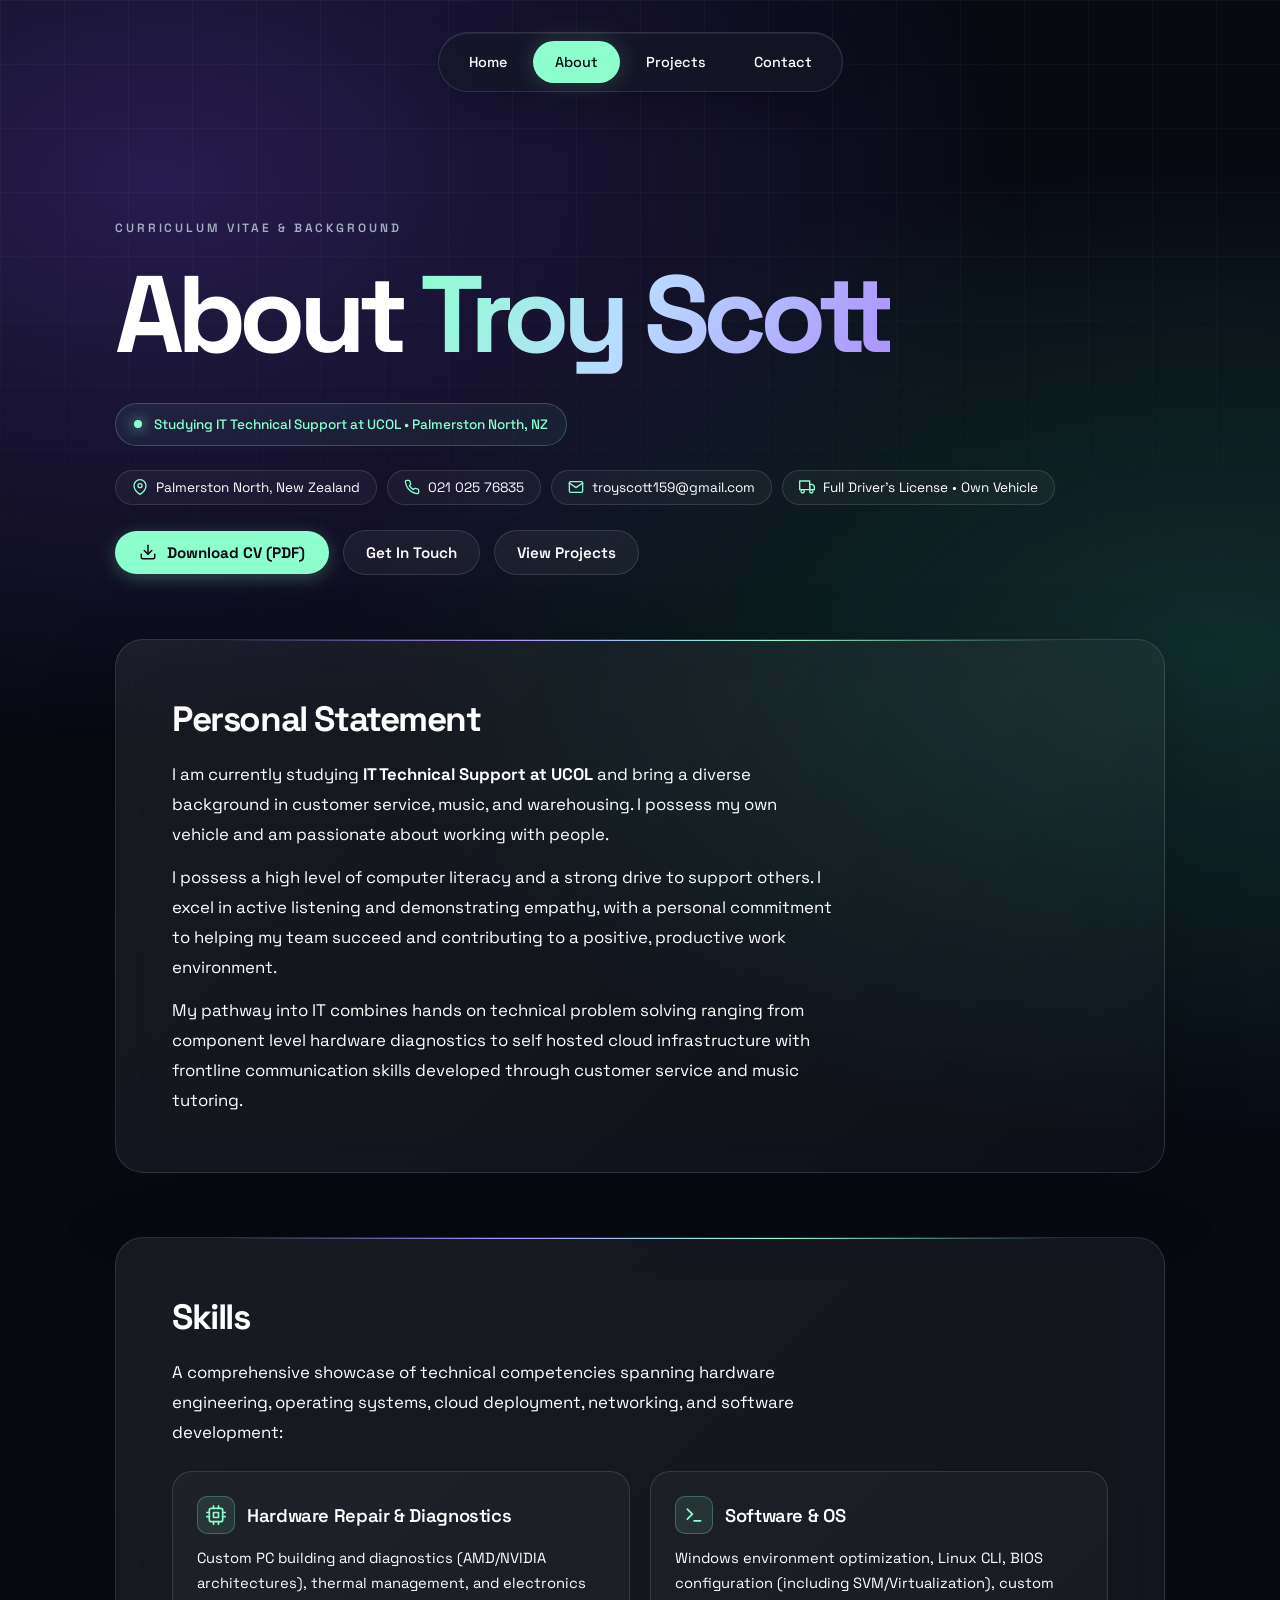
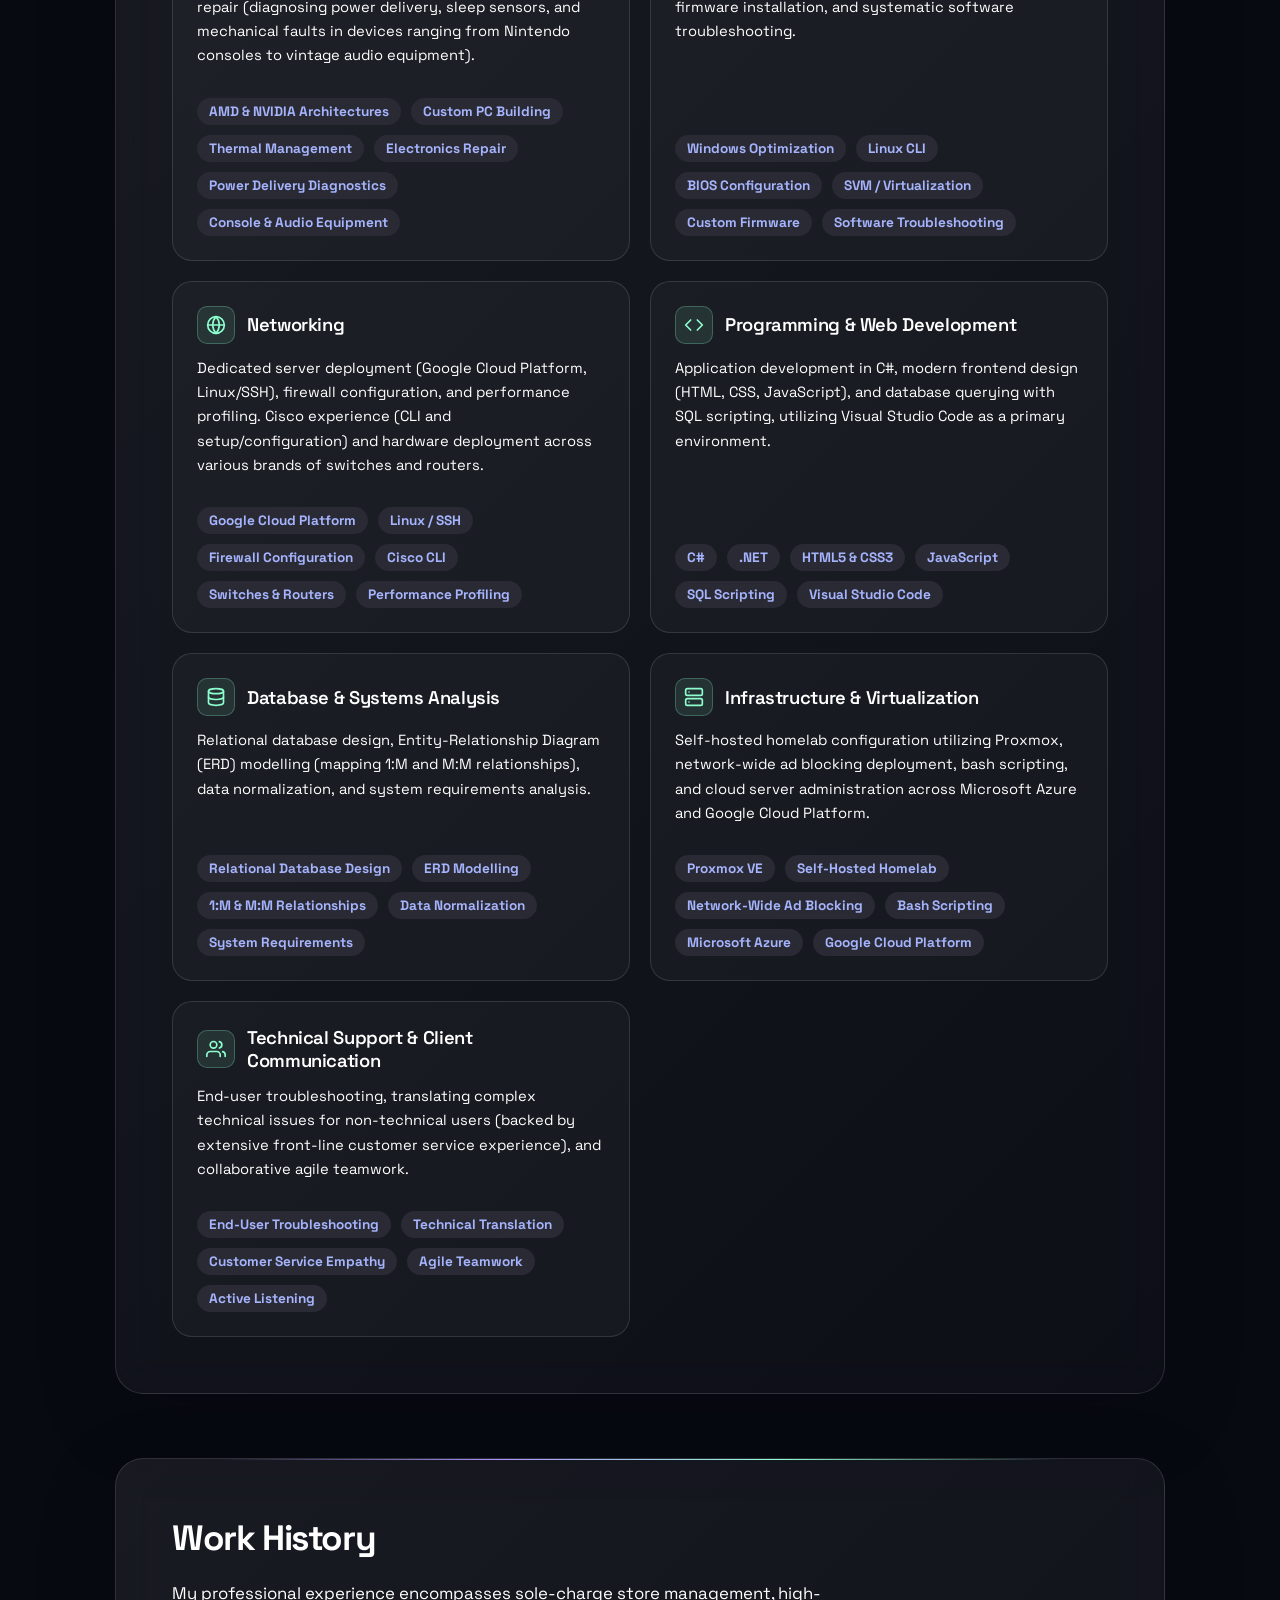
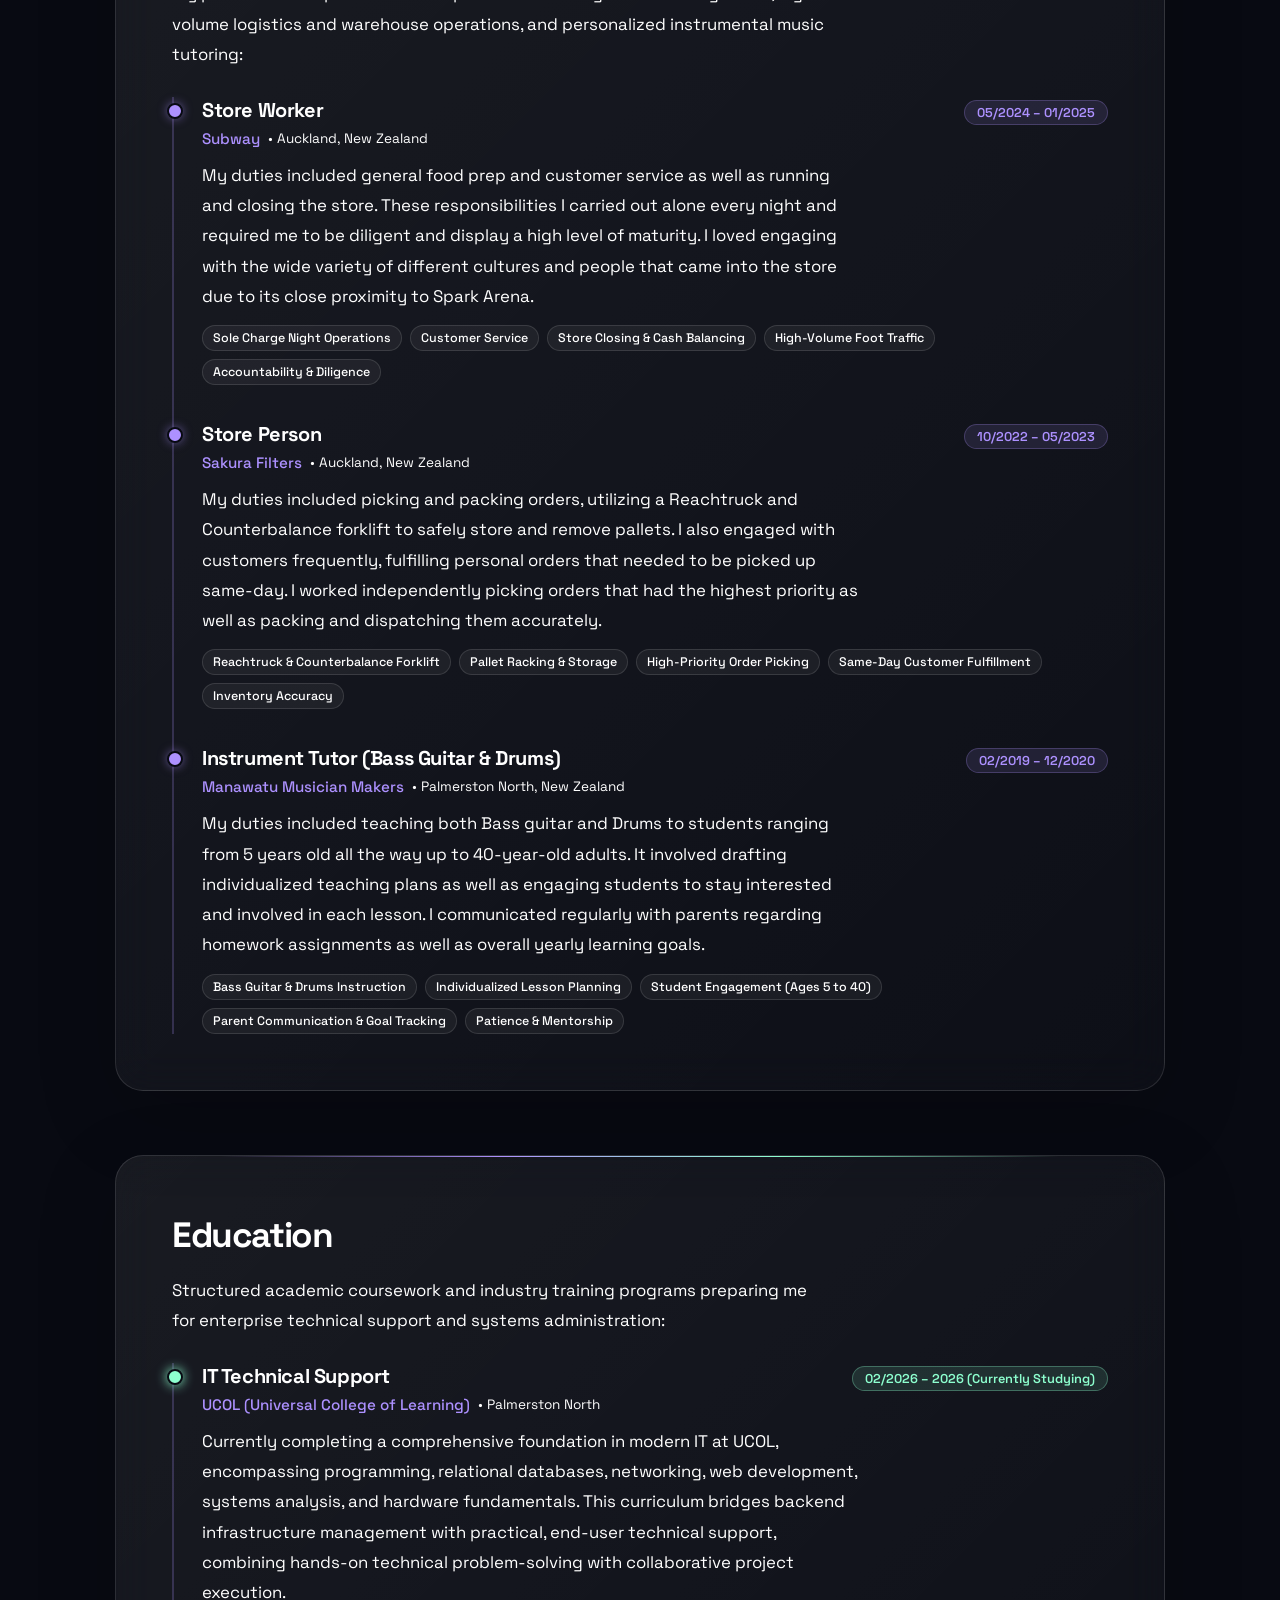
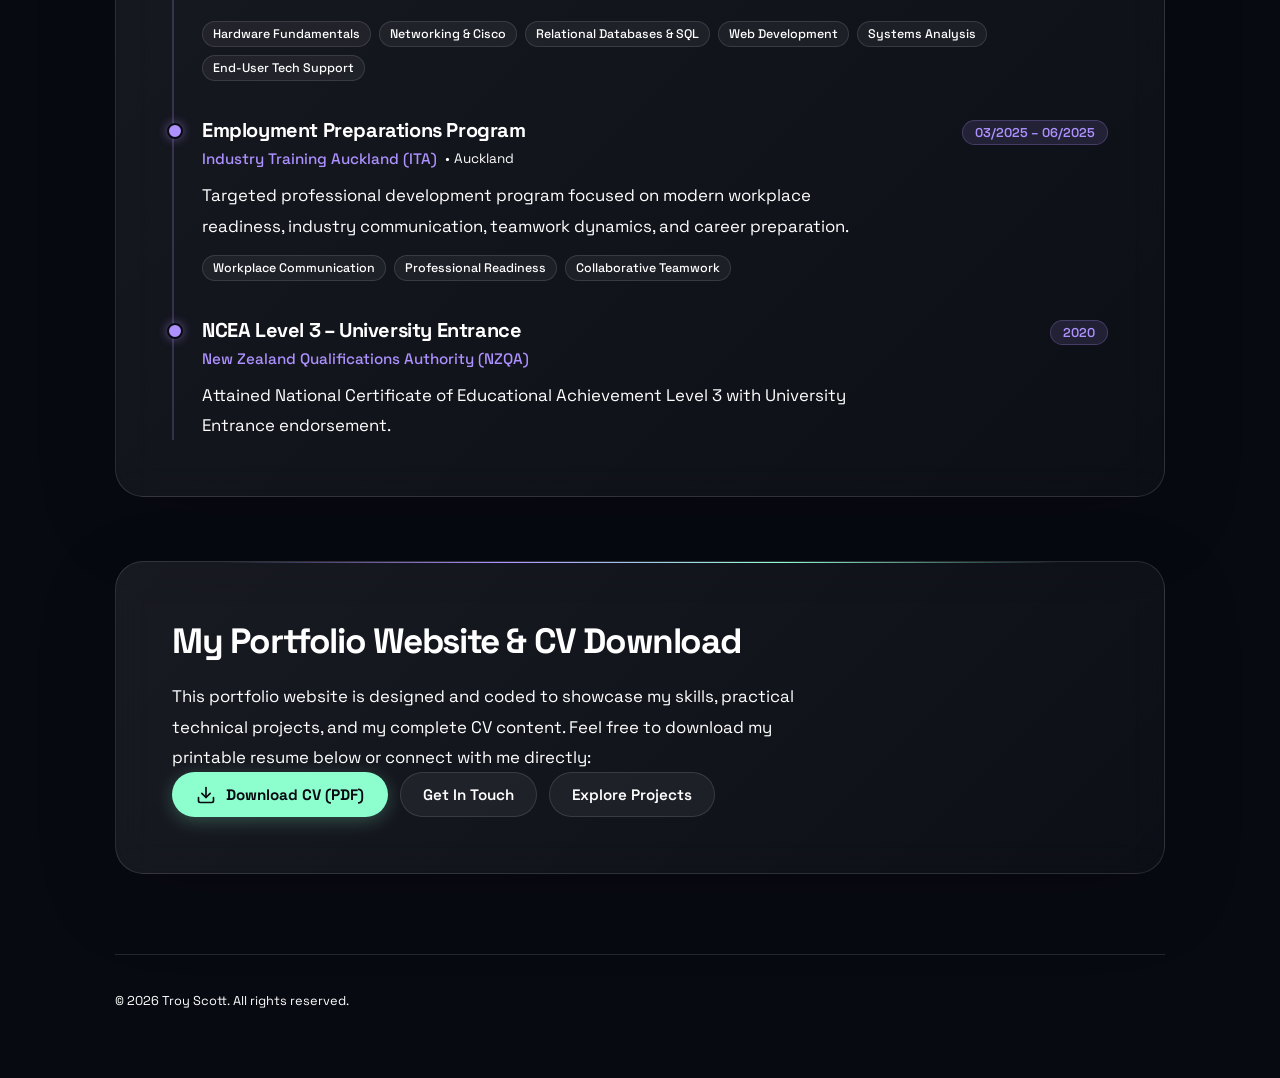
==== about.html @ e4689b44 "cv download button fix" ====
<!DOCTYPE html>
<html lang="en">

<head>
    <meta charset="UTF-8">
    <meta name="viewport" content="width=device-width, initial-scale=1.0">
    <meta name="description"
        content="Troy Scott - IT Technical Support student at UCOL, hardware diagnostician, systems enthusiast, and problem solver. View resume, skills, work experience, and education.">
    <title>About Me | Troy Scott</title>
    <link rel="stylesheet" href="style.css">
</head>

<body>
    <nav aria-label="Main navigation">
        <ul>
            <li><a href="index.html">Home</a></li>
            <li><a href="about.html" aria-current="page">About</a></li>
            <li><a href="projects.html">Projects</a></li>
            <li><a href="contact.html">Contact</a></li>
        </ul>
    </nav>

    <main id="about-page">
        <header>
            <p class="eyebrow">Curriculum Vitae &amp; Background</p>
            <h1>About <span>Troy Scott</span></h1>
            <p class="status">Studying IT Technical Support at UCOL &bull; Palmerston North, NZ</p>


            <div class="quick-info-bar" aria-label="Key Contact and Personal Details">
                <div class="quick-info-item">
                    <svg width="16" height="16" fill="none" stroke="currentColor" stroke-width="2"
                        stroke-linecap="round" stroke-linejoin="round" viewBox="0 0 24 24" aria-hidden="true">
                        <path d="M21 10c0 7-9 13-9 13s-9-6-9-13a9 9 0 0 1 18 0z"></path>
                        <circle cx="12" cy="10" r="3"></circle>
                    </svg>
                    <span>Palmerston North, New Zealand</span>
                </div>

                <div class="quick-info-item">
                    <svg width="16" height="16" fill="none" stroke="currentColor" stroke-width="2"
                        stroke-linecap="round" stroke-linejoin="round" viewBox="0 0 24 24" aria-hidden="true">
                        <path
                            d="M22 16.92v3a2 2 0 0 1-2.18 2 19.79 19.79 0 0 1-8.63-3.07 19.5 19.5 0 0 1-6-6 19.79 19.79 0 0 1-3.07-8.67A2 2 0 0 1 4.11 2h3a2 2 0 0 1 2 1.72 12.84 12.84 0 0 0 .7 2.81 2 2 0 0 1-.45 2.11L8.09 9.91a16 16 0 0 0 6 6l1.27-1.27a2 2 0 0 1 2.11-.45 12.84 12.84 0 0 0 2.81.7A2 2 0 0 1 22 16.92z">
                        </path>
                    </svg>
                    <a href="tel:02102576835">021 025 76835</a>
                </div>

                <div class="quick-info-item">
                    <svg width="16" height="16" fill="none" stroke="currentColor" stroke-width="2"
                        stroke-linecap="round" stroke-linejoin="round" viewBox="0 0 24 24" aria-hidden="true">
                        <path d="M4 4h16c1.1 0 2 .9 2 2v12c0 1.1-.9 2-2 2H4c-1.1 0-2-.9-2-2V6c0-1.1.9-2 2-2z"></path>
                        <polyline points="22,6 12,13 2,6"></polyline>
                    </svg>
                    <a href="mailto:troyscott159@gmail.com">troyscott159@gmail.com</a>
                </div>

                <div class="quick-info-item">
                    <svg width="16" height="16" fill="none" stroke="currentColor" stroke-width="2"
                        stroke-linecap="round" stroke-linejoin="round" viewBox="0 0 24 24" aria-hidden="true">
                        <rect x="1" y="3" width="15" height="13"></rect>
                        <polygon points="16 8 20 8 23 11 23 16 16 16 16 8"></polygon>
                        <circle cx="5.5" cy="18.5" r="2.5"></circle>
                        <circle cx="18.5" cy="18.5" r="2.5"></circle>
                    </svg>
                    <span>Full Driver's License &bull; Own Vehicle</span>
                </div>
            </div>


            <div class="cv-actions">
                <a href="Troy_Scott_CV_Resume_2026.pdf" target="_blank" rel="noopener noreferrer" class="download-btn">
                    <svg width="18" height="18" fill="none" stroke="currentColor" stroke-width="2"
                        stroke-linecap="round" stroke-linejoin="round" viewBox="0 0 24 24" aria-hidden="true">
                        <path d="M21 15v4a2 2 0 0 1-2 2H5a2 2 0 0 1-2-2v-4"></path>
                        <polyline points="7 10 12 15 17 10"></polyline>
                        <line x1="12" y1="15" x2="12" y2="3"></line>
                    </svg>
                    Download CV (PDF)
                </a>
                <a href="contact.html" class="secondary-btn">Get In Touch</a>
                <a href="projects.html" class="secondary-btn">View Projects</a>
            </div>
        </header>


        <section class="card" id="profile" aria-labelledby="profile-title">
            <h2 id="profile-title">Personal Statement</h2>

            <p>
                I am currently studying <strong>IT Technical Support at UCOL</strong> and bring a diverse background in
                customer service, music, and warehousing. I possess my own vehicle and am passionate about working with
                people.
            </p>
            <p>
                I possess a high level of computer literacy and a strong drive to support others. I excel in active
                listening and demonstrating empathy, with a personal commitment to helping my team succeed and
                contributing to a positive, productive work environment.
            </p>
            <p>
                My pathway into IT combines hands on technical problem solving ranging from component level hardware
                diagnostics to self hosted cloud infrastructure with frontline communication skills developed through
                customer service and music tutoring.
            </p>
        </section>


        <section class="card" id="skills" aria-labelledby="skills-title">
            <h2 id="skills-title">Skills</h2>
            <p>
                A comprehensive showcase of technical competencies spanning hardware engineering, operating systems,
                cloud deployment, networking, and software development:
            </p>

            <div class="skills-grid">

                <div class="skill-card">
                    <div class="skill-card-top">
                        <div class="skill-card-header">
                            <div class="skill-icon-wrapper" aria-hidden="true">
                                <svg width="20" height="20" fill="none" stroke="currentColor" stroke-width="2"
                                    stroke-linecap="round" stroke-linejoin="round" viewBox="0 0 24 24">
                                    <rect x="4" y="4" width="16" height="16" rx="2" ry="2"></rect>
                                    <rect x="9" y="9" width="6" height="6"></rect>
                                    <line x1="9" y1="1" x2="9" y2="4"></line>
                                    <line x1="15" y1="1" x2="15" y2="4"></line>
                                    <line x1="9" y1="20" x2="9" y2="23"></line>
                                    <line x1="15" y1="20" x2="15" y2="23"></line>
                                    <line x1="20" y1="9" x2="23" y2="9"></line>
                                    <line x1="20" y1="14" x2="23" y2="14"></line>
                                    <line x1="1" y1="9" x2="4" y2="9"></line>
                                    <line x1="1" y1="14" x2="4" y2="14"></line>
                                </svg>
                            </div>
                            <h3>Hardware Repair &amp; Diagnostics</h3>
                        </div>
                        <p>
                            Custom PC building and diagnostics (AMD/NVIDIA architectures), thermal management, and
                            electronics repair (diagnosing power delivery, sleep sensors, and mechanical faults in
                            devices ranging from Nintendo consoles to vintage audio equipment).
                        </p>
                    </div>
                    <ul class="tech-stack" aria-label="Hardware repair skills">
                        <li>AMD &amp; NVIDIA Architectures</li>
                        <li>Custom PC Building</li>
                        <li>Thermal Management</li>
                        <li>Electronics Repair</li>
                        <li>Power Delivery Diagnostics</li>
                        <li>Console &amp; Audio Equipment</li>
                    </ul>
                </div>


                <div class="skill-card">
                    <div class="skill-card-top">
                        <div class="skill-card-header">
                            <div class="skill-icon-wrapper" aria-hidden="true">
                                <svg width="20" height="20" fill="none" stroke="currentColor" stroke-width="2"
                                    stroke-linecap="round" stroke-linejoin="round" viewBox="0 0 24 24">
                                    <polyline points="4 17 10 11 4 5"></polyline>
                                    <line x1="12" y1="19" x2="20" y2="19"></line>
                                </svg>
                            </div>
                            <h3>Software &amp; OS</h3>
                        </div>
                        <p>
                            Windows environment optimization, Linux CLI, BIOS configuration (including
                            SVM/Virtualization), custom firmware installation, and systematic software troubleshooting.
                        </p>
                    </div>
                    <ul class="tech-stack" aria-label="Software and OS skills">
                        <li>Windows Optimization</li>
                        <li>Linux CLI</li>
                        <li>BIOS Configuration</li>
                        <li>SVM / Virtualization</li>
                        <li>Custom Firmware</li>
                        <li>Software Troubleshooting</li>
                    </ul>
                </div>


                <div class="skill-card">
                    <div class="skill-card-top">
                        <div class="skill-card-header">
                            <div class="skill-icon-wrapper" aria-hidden="true">
                                <svg width="20" height="20" fill="none" stroke="currentColor" stroke-width="2"
                                    stroke-linecap="round" stroke-linejoin="round" viewBox="0 0 24 24">
                                    <circle cx="12" cy="12" r="10"></circle>
                                    <line x1="2" y1="12" x2="22" y2="12"></line>
                                    <path
                                        d="M12 2a15.3 15.3 0 0 1 4 10 15.3 15.3 0 0 1-4 10 15.3 15.3 0 0 1-4-10 15.3 15.3 0 0 1 4-10z">
                                    </path>
                                </svg>
                            </div>
                            <h3>Networking</h3>
                        </div>
                        <p>
                            Dedicated server deployment (Google Cloud Platform, Linux/SSH), firewall configuration, and
                            performance profiling. Cisco experience (CLI and setup/configuration) and hardware
                            deployment across various brands of switches and routers.
                        </p>
                    </div>
                    <ul class="tech-stack" aria-label="Networking skills">
                        <li>Google Cloud Platform</li>
                        <li>Linux / SSH</li>
                        <li>Firewall Configuration</li>
                        <li>Cisco CLI</li>
                        <li>Switches &amp; Routers</li>
                        <li>Performance Profiling</li>
                    </ul>
                </div>


                <div class="skill-card">
                    <div class="skill-card-top">
                        <div class="skill-card-header">
                            <div class="skill-icon-wrapper" aria-hidden="true">
                                <svg width="20" height="20" fill="none" stroke="currentColor" stroke-width="2"
                                    stroke-linecap="round" stroke-linejoin="round" viewBox="0 0 24 24">
                                    <polyline points="16 18 22 12 16 6"></polyline>
                                    <polyline points="8 6 2 12 8 18"></polyline>
                                </svg>
                            </div>
                            <h3>Programming &amp; Web Development</h3>
                        </div>
                        <p>
                            Application development in C#, modern frontend design (HTML, CSS, JavaScript), and database
                            querying with SQL scripting, utilizing Visual Studio Code as a primary environment.
                        </p>
                    </div>
                    <ul class="tech-stack" aria-label="Programming and web development skills">
                        <li>C#</li>
                        <li>.NET</li>
                        <li>HTML5 &amp; CSS3</li>
                        <li>JavaScript</li>
                        <li>SQL Scripting</li>
                        <li>Visual Studio Code</li>
                    </ul>
                </div>


                <div class="skill-card">
                    <div class="skill-card-top">
                        <div class="skill-card-header">
                            <div class="skill-icon-wrapper" aria-hidden="true">
                                <svg width="20" height="20" fill="none" stroke="currentColor" stroke-width="2"
                                    stroke-linecap="round" stroke-linejoin="round" viewBox="0 0 24 24">
                                    <ellipse cx="12" cy="5" rx="9" ry="3"></ellipse>
                                    <path d="M21 12c0 1.66-4 3-9 3s-9-1.34-9-3"></path>
                                    <path d="M3 5v14c0 1.66 4 3 9 3s9-1.34 9-3V5"></path>
                                </svg>
                            </div>
                            <h3>Database &amp; Systems Analysis</h3>
                        </div>
                        <p>
                            Relational database design, Entity-Relationship Diagram (ERD) modelling (mapping 1:M and M:M
                            relationships), data normalization, and system requirements analysis.
                        </p>
                    </div>
                    <ul class="tech-stack" aria-label="Database and systems analysis skills">
                        <li>Relational Database Design</li>
                        <li>ERD Modelling</li>
                        <li>1:M &amp; M:M Relationships</li>
                        <li>Data Normalization</li>
                        <li>System Requirements</li>
                    </ul>
                </div>


                <div class="skill-card">
                    <div class="skill-card-top">
                        <div class="skill-card-header">
                            <div class="skill-icon-wrapper" aria-hidden="true">
                                <svg width="20" height="20" fill="none" stroke="currentColor" stroke-width="2"
                                    stroke-linecap="round" stroke-linejoin="round" viewBox="0 0 24 24">
                                    <rect x="2" y="2" width="20" height="8" rx="2" ry="2"></rect>
                                    <rect x="2" y="14" width="20" height="8" rx="2" ry="2"></rect>
                                    <line x1="6" y1="6" x2="6.01" y2="6"></line>
                                    <line x1="6" y1="18" x2="6.01" y2="18"></line>
                                </svg>
                            </div>
                            <h3>Infrastructure &amp; Virtualization</h3>
                        </div>
                        <p>
                            Self-hosted homelab configuration utilizing Proxmox, network-wide ad blocking deployment,
                            bash scripting, and cloud server administration across Microsoft Azure and Google Cloud
                            Platform.
                        </p>
                    </div>
                    <ul class="tech-stack" aria-label="Infrastructure and virtualization skills">
                        <li>Proxmox VE</li>
                        <li>Self-Hosted Homelab</li>
                        <li>Network-Wide Ad Blocking</li>
                        <li>Bash Scripting</li>
                        <li>Microsoft Azure</li>
                        <li>Google Cloud Platform</li>
                    </ul>
                </div>


                <div class="skill-card">
                    <div class="skill-card-top">
                        <div class="skill-card-header">
                            <div class="skill-icon-wrapper" aria-hidden="true">
                                <svg width="20" height="20" fill="none" stroke="currentColor" stroke-width="2"
                                    stroke-linecap="round" stroke-linejoin="round" viewBox="0 0 24 24">
                                    <path d="M17 21v-2a4 4 0 0 0-4-4H5a4 4 0 0 0-4 4v2"></path>
                                    <circle cx="9" cy="7" r="4"></circle>
                                    <path d="M23 21v-2a4 4 0 0 0-3-3.87"></path>
                                    <path d="M16 3.13a4 4 0 0 1 0 7.75"></path>
                                </svg>
                            </div>
                            <h3>Technical Support &amp; Client Communication</h3>
                        </div>
                        <p>
                            End-user troubleshooting, translating complex technical issues for non-technical users
                            (backed by extensive front-line customer service experience), and collaborative agile
                            teamwork.
                        </p>
                    </div>
                    <ul class="tech-stack" aria-label="Support and communication skills">
                        <li>End-User Troubleshooting</li>
                        <li>Technical Translation</li>
                        <li>Customer Service Empathy</li>
                        <li>Agile Teamwork</li>
                        <li>Active Listening</li>
                    </ul>
                </div>
            </div>
        </section>


        <section class="card" id="experience" aria-labelledby="experience-title">
            <h2 id="experience-title">Work History</h2>
            <p>
                My professional experience encompasses sole-charge store management, high-volume logistics and warehouse
                operations, and personalized instrumental music tutoring:
            </p>

            <div class="timeline">

                <div class="timeline-item">
                    <div class="timeline-header">
                        <h3 class="timeline-role">Store Worker</h3>
                        <div class="timeline-meta">
                            <span class="timeline-date">05/2024 &ndash; 01/2025</span>
                        </div>
                    </div>
                    <div class="timeline-company">
                        <span>Subway</span>
                        <span class="timeline-location">&bull; Auckland, New Zealand</span>
                    </div>
                    <p class="timeline-desc">
                        My duties included general food prep and customer service as well as running and closing the
                        store. These responsibilities I carried out alone every night and required me to be diligent and
                        display a high level of maturity. I loved engaging with the wide variety of different cultures
                        and people that came into the store due to its close proximity to Spark Arena.
                    </p>
                    <ul class="timeline-tags">
                        <li>Sole Charge Night Operations</li>
                        <li>Customer Service</li>
                        <li>Store Closing &amp; Cash Balancing</li>
                        <li>High-Volume Foot Traffic</li>
                        <li>Accountability &amp; Diligence</li>
                    </ul>
                </div>


                <div class="timeline-item">
                    <div class="timeline-header">
                        <h3 class="timeline-role">Store Person</h3>
                        <div class="timeline-meta">
                            <span class="timeline-date">10/2022 &ndash; 05/2023</span>
                        </div>
                    </div>
                    <div class="timeline-company">
                        <span>Sakura Filters</span>
                        <span class="timeline-location">&bull; Auckland, New Zealand</span>
                    </div>
                    <p class="timeline-desc">
                        My duties included picking and packing orders, utilizing a Reachtruck and Counterbalance
                        forklift to safely store and remove pallets. I also engaged with customers frequently,
                        fulfilling personal orders that needed to be picked up same-day. I worked independently picking
                        orders that had the highest priority as well as packing and dispatching them accurately.
                    </p>
                    <ul class="timeline-tags">
                        <li>Reachtruck &amp; Counterbalance Forklift</li>
                        <li>Pallet Racking &amp; Storage</li>
                        <li>High-Priority Order Picking</li>
                        <li>Same-Day Customer Fulfillment</li>
                        <li>Inventory Accuracy</li>
                    </ul>
                </div>


                <div class="timeline-item">
                    <div class="timeline-header">
                        <h3 class="timeline-role">Instrument Tutor (Bass Guitar &amp; Drums)</h3>
                        <div class="timeline-meta">
                            <span class="timeline-date">02/2019 &ndash; 12/2020</span>
                        </div>
                    </div>
                    <div class="timeline-company">
                        <span>Manawatu Musician Makers</span>
                        <span class="timeline-location">&bull; Palmerston North, New Zealand</span>
                    </div>
                    <p class="timeline-desc">
                        My duties included teaching both Bass guitar and Drums to students ranging from 5 years old all
                        the way up to 40-year-old adults. It involved drafting individualized teaching plans as well as
                        engaging students to stay interested and involved in each lesson. I communicated regularly with
                        parents regarding homework assignments as well as overall yearly learning goals.
                    </p>
                    <ul class="timeline-tags">
                        <li>Bass Guitar &amp; Drums Instruction</li>
                        <li>Individualized Lesson Planning</li>
                        <li>Student Engagement (Ages 5 to 40)</li>
                        <li>Parent Communication &amp; Goal Tracking</li>
                        <li>Patience &amp; Mentorship</li>
                    </ul>
                </div>
            </div>
        </section>


        <section class="card" id="education" aria-labelledby="education-title">
            <h2 id="education-title">Education</h2>
            <p>
                Structured academic coursework and industry training programs preparing me for enterprise technical
                support and systems administration:
            </p>

            <div class="timeline">

                <div class="timeline-item active-item">
                    <div class="timeline-header">
                        <h3 class="timeline-role">IT Technical Support</h3>
                        <div class="timeline-meta">
                            <span class="timeline-date current">02/2026 &ndash; 2026 (Currently Studying)</span>
                        </div>
                    </div>
                    <div class="timeline-company">
                        <span>UCOL (Universal College of Learning)</span>
                        <span class="timeline-location">&bull; Palmerston North</span>
                    </div>
                    <p class="timeline-desc">
                        Currently completing a comprehensive foundation in modern IT at UCOL, encompassing programming,
                        relational databases, networking, web development, systems analysis, and hardware fundamentals.
                        This curriculum bridges backend infrastructure management with practical, end-user technical
                        support, combining hands-on technical problem-solving with collaborative project execution.
                    </p>
                    <ul class="timeline-tags">
                        <li>Hardware Fundamentals</li>
                        <li>Networking &amp; Cisco</li>
                        <li>Relational Databases &amp; SQL</li>
                        <li>Web Development</li>
                        <li>Systems Analysis</li>
                        <li>End-User Tech Support</li>
                    </ul>
                </div>


                <div class="timeline-item">
                    <div class="timeline-header">
                        <h3 class="timeline-role">Employment Preparations Program</h3>
                        <div class="timeline-meta">
                            <span class="timeline-date">03/2025 &ndash; 06/2025</span>
                        </div>
                    </div>
                    <div class="timeline-company">
                        <span>Industry Training Auckland (ITA)</span>
                        <span class="timeline-location">&bull; Auckland</span>
                    </div>
                    <p class="timeline-desc">
                        Targeted professional development program focused on modern workplace readiness, industry
                        communication, teamwork dynamics, and career preparation.
                    </p>
                    <ul class="timeline-tags">
                        <li>Workplace Communication</li>
                        <li>Professional Readiness</li>
                        <li>Collaborative Teamwork</li>
                    </ul>
                </div>


                <div class="timeline-item">
                    <div class="timeline-header">
                        <h3 class="timeline-role">NCEA Level 3 &ndash; University Entrance</h3>
                        <div class="timeline-meta">
                            <span class="timeline-date">2020</span>
                        </div>
                    </div>
                    <div class="timeline-company">
                        <span>New Zealand Qualifications Authority (NZQA)</span>
                    </div>
                    <p class="timeline-desc">
                        Attained National Certificate of Educational Achievement Level 3 with University Entrance
                        endorsement.
                    </p>
                </div>
            </div>
        </section>


        <section class="card" id="portfolio-showcase" aria-labelledby="portfolio-showcase-title">
            <h2 id="portfolio-showcase-title">My Portfolio Website &amp; CV Download</h2>

            <p>
                This portfolio website is designed and coded to showcase my skills, practical technical projects, and my
                complete CV content. Feel free to download my printable resume below or connect with me directly:
            </p>

            <div class="cv-callout-actions">
                <a href="Troy_Scott_CV_Resume_2026.pdf" target="_blank" rel="noopener noreferrer" class="download-btn">
                    <svg width="20" height="20" fill="none" stroke="currentColor" stroke-width="2"
                        stroke-linecap="round" stroke-linejoin="round" viewBox="0 0 24 24" aria-hidden="true">
                        <path d="M21 15v4a2 2 0 0 1-2 2H5a2 2 0 0 1-2-2v-4"></path>
                        <polyline points="7 10 12 15 17 10"></polyline>
                        <line x1="12" y1="15" x2="12" y2="3"></line>
                    </svg>
                    Download CV (PDF)
                </a>
                <a href="contact.html" class="secondary-btn">Get In Touch</a>
                <a href="projects.html" class="secondary-btn">Explore Projects</a>
            </div>
            </div>
        </section>
    </main>

    <footer>
        <p>&copy; 2026 Troy Scott. All rights reserved.</p>
    </footer>
</body>

</html>
---- style.css ----
@import url("https://fonts.googleapis.com/css2?family=Space+Grotesk:wght@400;500;600;700&display=swap");

:root {
    color-scheme: dark;
    --bg: #080a12;
    --text: #ffffff;
    --muted: #ffffff;
    --mint: #8dffcf;
    --purple: #ad91ff;
    --border: rgba(255, 255, 255, 0.12);
}

* {
    box-sizing: border-box;
}

html {
    min-height: 100%;
    scroll-behavior: smooth;
}

body {
    margin: 0;
    min-height: 100svh;
    padding: 32px clamp(16px, 5vw, 96px);
    overflow-x: clip;
    background: var(--bg);
    color: var(--text);
    font-family: "Space Grotesk", sans-serif;
    -webkit-font-smoothing: antialiased;
    isolation: isolate;
}

body::before {
    content: "";
    position: fixed;
    inset: -25%;
    z-index: -2;
    pointer-events: none;
    background:
        radial-gradient(ellipse at 25% 30%,
            rgba(126, 79, 255, 0.26),
            transparent 42%),
        radial-gradient(ellipse at 80% 65%,
            rgba(58, 232, 179, 0.16),
            transparent 40%);
    animation: atmosphere 18s ease-in-out infinite alternate;
}

body::after {
    content: "";
    position: fixed;
    inset: 0;
    z-index: -1;
    pointer-events: none;
    background-image:
        linear-gradient(rgba(255, 255, 255, 0.035) 1px, transparent 1px),
        linear-gradient(90deg, rgba(255, 255, 255, 0.035) 1px, transparent 1px);
    background-size: 64px 64px;
    mask-image: linear-gradient(black, transparent 85%);
}

nav {
    width: fit-content;
    max-width: 100%;
    margin: 0 auto;
    padding: 8px;
    border: 1px solid var(--border);
    border-radius: 100px;
    background: rgba(20, 23, 38, 0.75);
    backdrop-filter: blur(24px);
    -webkit-backdrop-filter: blur(24px);
    box-shadow:
        0 12px 40px rgba(0, 0, 0, 0.25),
        inset 0 1px 0 rgba(255, 255, 255, 0.08);
}

nav ul {
    display: flex;
    flex-wrap: wrap;
    justify-content: center;
    gap: 4px;
    padding: 0;
    margin: 0;
    list-style: none;
}

nav a {
    display: block;
    padding: 12px 22px;
    border-radius: 100px;
    color: var(--muted);
    text-decoration: none;
    font-size: 0.9rem;
    font-weight: 500;
    transition:
        color 180ms ease,
        background 180ms ease,
        box-shadow 180ms ease;
}

nav a:hover,
nav a[aria-current="page"] {
    background: var(--mint);
    color: var(--bg);
    box-shadow: 0 0 24px rgba(141, 255, 207, 0.18);
}

main {
    max-width: min(1050px, 100%);
    width: 100%;
    margin: 0 auto;
    padding: clamp(56px, 10vw, 160px) 0 80px;
}

.eyebrow {
    margin: 0 0 24px;
    color: #a5aec5;
    font-size: 0.75rem;
    font-weight: 600;
    letter-spacing: 0.24em;
    text-transform: uppercase;
}

h1 {
    max-width: 100%;
    margin: 0;
    font-size: clamp(2.2rem, 8.5vw, 7.5rem);
    font-weight: 700;
    line-height: 1.02;
    letter-spacing: -0.065em;
    text-wrap: balance;
}

h1 span {
    background: linear-gradient(110deg,
            var(--mint),
            #b8dcff 45%,
            var(--purple));
    background-clip: text;
    -webkit-background-clip: text;
    color: transparent;
}

.status {
    display: inline-flex;
    align-items: center;
    gap: 12px;
    margin: 32px 0 0;
    padding: 12px 18px;
    border: 1px solid rgba(141, 255, 207, 0.22);
    border-radius: 100px;
    background: rgba(141, 255, 207, 0.06);
    color: var(--mint);
    font-size: 0.85rem;
    font-weight: 500;
}

.status::before {
    content: "";
    flex-shrink: 0;
    width: 8px;
    height: 8px;
    border-radius: 50%;
    background: var(--mint);
    box-shadow: 0 0 14px var(--mint);
    animation: pulse 2.5s ease-in-out infinite;
}

.card {
    position: relative;
    overflow: hidden;
    margin-top: 64px;
    padding: clamp(28px, 5vw, 56px);
    border: 1px solid var(--border);
    border-radius: 28px;
    background: linear-gradient(135deg,
            rgba(255, 255, 255, 0.07),
            rgba(255, 255, 255, 0.025));
    backdrop-filter: blur(20px);
    -webkit-backdrop-filter: blur(20px);
    box-shadow: 0 24px 80px rgba(0, 0, 0, 0.18);
    transition:
        transform 250ms ease,
        border-color 250ms ease,
        box-shadow 250ms ease;
}

.card::before {
    content: "";
    position: absolute;
    top: 0;
    left: 10%;
    right: 10%;
    height: 1px;
    background: linear-gradient(90deg,
            transparent,
            var(--purple),
            var(--mint),
            transparent);
}

.card h2 {
    margin: 0 0 18px;
    font-size: clamp(1.6rem, 3vw, 2.2rem);
    letter-spacing: -0.04em;
}

.card p {
    max-width: min(60ch, 100%);
    margin: 12px 0 0;
    color: var(--muted);
    font-size: 1.05rem;
    line-height: 1.8;
}

.card a:not(.download-btn):not(.secondary-btn):not(.portfolio-btn) {
    color: var(--mint);
    text-decoration-color: rgba(141, 255, 207, 0.4);
    text-underline-offset: 5px;
    transition: text-decoration-color 180ms ease;
}

.card a:not(.download-btn):not(.secondary-btn):not(.portfolio-btn):hover {
    text-decoration-color: var(--mint);
}

#projects {
    margin-top: 24px;
}

section {
    scroll-margin-top: 32px;
}

footer {
    max-width: min(1050px, 100%);
    width: 100%;
    margin: 0 auto;
    padding: 24px 0;
    border-top: 1px solid var(--border);
    color: var(--muted);
    font-size: 0.8rem;
}

a:focus-visible {
    outline: 2px solid var(--mint);
    outline-offset: 5px;
    border-radius: 4px;
}

::selection {
    background: var(--mint);
    color: var(--bg);
}

@media (hover: hover) {
    .card:hover {
        transform: translateY(-5px);
        border-color: rgba(173, 145, 255, 0.4);
        box-shadow: 0 28px 80px rgba(0, 0, 0, 0.3);
    }
}

@media (max-width: 480px) {
    nav a {
        padding: 10px 12px;
        font-size: 0.8rem;
    }

    .status {
        font-size: 0.75rem;
    }

    .card {
        border-radius: 16px;
        padding: clamp(18px, 5vw, 28px);
    }

    .card h2 {
        font-size: clamp(1.3rem, 5vw, 1.8rem);
    }

    h1 {
        font-size: clamp(1.9rem, 11vw, 3.5rem);
        letter-spacing: -0.04em;
    }

    .cv-actions {
        flex-direction: column;
        align-items: flex-start;
    }

    .download-btn,
    .secondary-btn {
        width: 100%;
        justify-content: center;
    }

    .quick-info-bar {
        flex-direction: column;
        align-items: flex-start;
    }
}

@keyframes atmosphere {
    from {
        transform: translate3d(-2%, -2%, 0);
    }

    to {
        transform: translate3d(3%, 4%, 0);
    }
}

@keyframes pulse {
    50% {
        opacity: 0.5;
        box-shadow: 0 0 4px var(--mint);
    }
}

@media (prefers-reduced-motion: reduce) {
    html {
        scroll-behavior: auto;
    }

    *,
    *::before,
    *::after {
        animation: none !important;
        transition: none !important;
    }
}

.contact-list {
    list-style-type: none;

    padding-left: 0;

}

.contact-list li {
    margin-bottom: 10px;

}

.contact-list strong {
    display: inline-block;
    width: 80px;

}

.contact-form {
    margin-top: 20px;
}

.form-group {
    margin-bottom: 20px;
}

.form-group label {
    display: block;

    margin-bottom: 8px;
    font-weight: 600;
}

.form-input {
    width: 100%;
    padding: 12px;
    border: 1px solid #ccc;
    border-radius: 5px;
    font-family: inherit;

    font-size: 1rem;
    box-sizing: border-box;

}

textarea.form-input {
    resize: vertical;
}

.form-input:focus {
    outline: none;
    border-color: #007BFF;

    box-shadow: 0 0 5px rgba(0, 123, 255, 0.3);

}

.video-gallery {
    display: flex;
    flex-direction: row;
    gap: 20px;
    flex-wrap: wrap;
    margin-top: 20px;
}

.video-container {
    flex: 1 1 calc(50% - 10px);

    min-width: 250px;

}

.video-container iframe {
    width: 100%;

    height: auto;
    aspect-ratio: 16 / 9;

    border-radius: 12px;
    box-shadow: 0 4px 8px rgba(0, 0, 0, 0.3);
}

.tech-stack {
    display: flex;
    gap: 10px;
    list-style: none;
    padding: 0;
    margin: 15px 0;
    flex-wrap: wrap;
}

.tech-stack li {
    background-color: #2a2a35;

    color: #a5b4fc;

    padding: 5px 12px;
    border-radius: 20px;
    font-size: 0.85rem;
    font-weight: bold;
}

.code-window {
    background-color: #1e1e1e;

    border-radius: 8px;
    margin: 20px 0;
    box-shadow: 0 4px 12px rgba(0, 0, 0, 0.4);
    overflow: hidden;
}

.code-header {
    background-color: #2d2d2d;
    padding: 8px 12px;
    display: flex;
    align-items: center;
    gap: 6px;
}

.dot {
    width: 10px;
    height: 10px;
    border-radius: 50%;
}

.dot.red {
    background-color: #ff5f56;
}

.dot.yellow {
    background-color: #ffbd2e;
}

.dot.green {
    background-color: #27c93f;
}

.filename {
    color: #858585;
    font-size: 0.8rem;
    margin-left: 10px;
    font-family: monospace;
}

.code-window pre {
    margin: 0;
    padding: 15px;
    overflow-x: auto;

}

.code-window code {
    color: #d4d4d4;
    font-family: 'Courier New', Courier, monospace;
    font-size: 0.9rem;
    line-height: 1.4;
}

.github-btn {
    display: inline-block;
    margin-top: 10px;
    padding: 10px 18px;
    background-color: rgba(255, 255, 255, 0.08);
    color: var(--text);
    border: 1px solid var(--border);
    text-decoration: none;
    font-weight: 600;
    border-radius: 8px;
    transition: all 0.2s ease;
}

.github-btn:hover {
    background-color: rgba(255, 255, 255, 0.16);
    border-color: var(--mint);
    color: var(--mint);
}

.portfolio-btn {
    display: inline-flex;
    align-items: center;
    justify-content: center;
    gap: 8px;
    padding: 12px 24px;
    background: var(--mint);
    color: var(--bg);
    border: none;
    border-radius: 8px;
    font-family: inherit;
    font-size: 1rem;
    font-weight: 700;
    cursor: pointer;
    text-decoration: none;
    transition: transform 0.2s ease, box-shadow 0.2s ease, background 0.2s ease;
    box-shadow: 0 4px 16px rgba(141, 255, 207, 0.25);
}

.portfolio-btn:hover {
    transform: translateY(-2px);
    box-shadow: 0 6px 22px rgba(141, 255, 207, 0.4);
    background: #a8ffd9;
}

.cv-actions {
    display: flex;
    flex-wrap: wrap;
    align-items: center;
    gap: 14px;
    margin-top: 25px;
}

.download-btn {
    display: inline-flex;
    align-items: center;
    gap: 10px;
    background-color: var(--mint);
    color: var(--bg);
    padding: 12px 24px;
    text-decoration: none;
    font-weight: 700;
    border-radius: 100px;
    font-size: 0.95rem;
    box-shadow: 0 4px 18px rgba(141, 255, 207, 0.25);
    transition: transform 0.2s ease, box-shadow 0.2s ease, background-color 0.2s ease;
}

.download-btn:hover {
    background-color: #a8ffd9;
    transform: translateY(-2px);
    box-shadow: 0 8px 24px rgba(141, 255, 207, 0.45);
    color: var(--bg);
}

.download-btn svg {
    flex-shrink: 0;
}

.secondary-btn {
    display: inline-flex;
    align-items: center;
    gap: 8px;
    background: rgba(255, 255, 255, 0.05);
    color: var(--text);
    border: 1px solid var(--border);
    padding: 12px 22px;
    text-decoration: none;
    font-weight: 600;
    border-radius: 100px;
    font-size: 0.95rem;
    transition: all 0.2s ease;
}

.secondary-btn:hover {
    background: rgba(173, 145, 255, 0.15);
    border-color: var(--purple);
    color: #ffffff;
    transform: translateY(-2px);
}

.quick-info-bar {
    display: flex;
    flex-wrap: wrap;
    gap: 10px;
    margin-top: 24px;
}

.quick-info-item {
    display: inline-flex;
    align-items: center;
    gap: 8px;
    padding: 8px 16px;
    background: rgba(255, 255, 255, 0.04);
    border: 1px solid var(--border);
    border-radius: 100px;
    font-size: 0.85rem;
    color: var(--text);
    transition: border-color 0.2s ease, background 0.2s ease;
}

.quick-info-item:hover {
    border-color: rgba(141, 255, 207, 0.35);
    background: rgba(255, 255, 255, 0.07);
}

.quick-info-item svg {
    color: var(--mint);
    flex-shrink: 0;
}

.quick-info-item a {
    color: inherit;
    text-decoration: none;
}

.quick-info-item a:hover {
    color: var(--mint);
    text-decoration: underline;
}

.skills-grid {
    display: grid;
    grid-template-columns: repeat(auto-fit, minmax(310px, 1fr));
    gap: 20px;
    margin-top: 24px;
}

.skill-card {
    background: rgba(255, 255, 255, 0.03);
    border: 1px solid var(--border);
    border-radius: 20px;
    padding: 24px;
    display: flex;
    flex-direction: column;
    justify-content: space-between;
    transition: transform 0.2s ease, border-color 0.2s ease, box-shadow 0.2s ease;
}

.skill-card:hover {
    transform: translateY(-3px);
    border-color: rgba(141, 255, 207, 0.35);
    box-shadow: 0 12px 30px rgba(0, 0, 0, 0.25);
}

.skill-card-top {
    margin-bottom: 14px;
}

.skill-card-header {
    display: flex;
    align-items: center;
    gap: 12px;
    margin-bottom: 12px;
}

.skill-icon-wrapper {
    width: 38px;
    height: 38px;
    border-radius: 10px;
    background: rgba(141, 255, 207, 0.1);
    border: 1px solid rgba(141, 255, 207, 0.25);
    display: flex;
    align-items: center;
    justify-content: center;
    color: var(--mint);
    flex-shrink: 0;
}

.skill-card h3 {
    margin: 0;
    font-size: 1.15rem;
    font-weight: 600;
    color: var(--text);
    letter-spacing: -0.02em;
}

.skill-card p {
    font-size: 0.92rem;
    line-height: 1.65;
    color: var(--muted);
    margin: 0;
    max-width: 100%;
}

.skill-card .tech-stack {
    margin: 16px 0 0;
}

.timeline {
    position: relative;
    margin-top: 28px;
    padding-left: 28px;
    border-left: 2px solid rgba(173, 145, 255, 0.22);
    display: flex;
    flex-direction: column;
    gap: 36px;
}

.timeline-item {
    position: relative;
}

.timeline-item::before {
    content: "";
    position: absolute;
    left: -35px;
    top: 6px;
    width: 12px;
    height: 12px;
    border-radius: 50%;
    background: var(--purple);
    border: 2px solid var(--bg);
    box-shadow: 0 0 10px rgba(173, 145, 255, 0.5);
}

.timeline-item.active-item::before {
    background: var(--mint);
    box-shadow: 0 0 12px var(--mint);
}

.timeline-header {
    display: flex;
    flex-wrap: wrap;
    align-items: baseline;
    justify-content: space-between;
    gap: 10px;
    margin-bottom: 4px;
}

.timeline-role {
    font-size: 1.25rem;
    font-weight: 700;
    color: var(--text);
    margin: 0;
    letter-spacing: -0.02em;
}

.timeline-meta {
    display: flex;
    align-items: center;
    gap: 8px;
}

.timeline-date {
    display: inline-block;
    padding: 3px 12px;
    border-radius: 100px;
    font-size: 0.8rem;
    font-weight: 600;
    background: rgba(173, 145, 255, 0.12);
    color: var(--purple);
    border: 1px solid rgba(173, 145, 255, 0.25);
    white-space: nowrap;
}

.timeline-date.current {
    background: rgba(141, 255, 207, 0.12);
    color: var(--mint);
    border-color: rgba(141, 255, 207, 0.3);
}

.timeline-company {
    display: flex;
    align-items: center;
    gap: 8px;
    color: var(--purple);
    font-size: 0.95rem;
    font-weight: 500;
    margin: 0 0 12px;
}

.timeline-location {
    color: var(--muted);
    font-size: 0.85rem;
    font-weight: 400;
}

.timeline-desc {
    font-size: 0.95rem;
    line-height: 1.7;
    color: var(--muted);
    margin: 0;
    max-width: 100%;
}

.timeline-tags {
    display: flex;
    flex-wrap: wrap;
    gap: 8px;
    margin: 14px 0 0;
    padding: 0;
    list-style: none;
}

.timeline-tags li {
    background: rgba(255, 255, 255, 0.05);
    border: 1px solid var(--border);
    color: var(--text);
    padding: 4px 10px;
    border-radius: 100px;
    font-size: 0.78rem;
    font-weight: 500;
}

.volunteer-grid {
    display: grid;
    grid-template-columns: repeat(auto-fit, minmax(280px, 1fr));
    gap: 16px;
    margin-top: 24px;
}

.volunteer-card {
    display: flex;
    align-items: center;
    justify-content: space-between;
    gap: 16px;
    padding: 18px 22px;
    background: rgba(255, 255, 255, 0.03);
    border: 1px solid var(--border);
    border-radius: 16px;
    transition: transform 0.2s ease, border-color 0.2s ease;
}

.volunteer-card:hover {
    transform: translateY(-2px);
    border-color: rgba(141, 255, 207, 0.3);
}

.volunteer-title {
    font-size: 1rem;
    font-weight: 600;
    color: var(--text);
    margin: 0;
}

.volunteer-org {
    font-size: 0.85rem;
    color: var(--muted);
    margin: 4px 0 0;
}

.volunteer-year {
    padding: 4px 12px;
    background: rgba(141, 255, 207, 0.08);
    border: 1px solid rgba(141, 255, 207, 0.2);
    border-radius: 100px;
    color: var(--mint);
    font-size: 0.8rem;
    font-weight: 600;
    white-space: nowrap;
}

.interests-grid {
    display: grid;
    grid-template-columns: repeat(auto-fit, minmax(220px, 1fr));
    gap: 16px;
    margin-top: 24px;
}

.interest-card {
    padding: 22px;
    background: rgba(255, 255, 255, 0.03);
    border: 1px solid var(--border);
    border-radius: 18px;
    transition: transform 0.2s ease, border-color 0.2s ease;
}

.interest-card:hover {
    transform: translateY(-3px);
    border-color: rgba(173, 145, 255, 0.35);
}

.interest-icon {
    font-size: 1.6rem;
    margin-bottom: 12px;
    display: inline-block;
}

.interest-card h3 {
    margin: 0 0 6px;
    font-size: 1.05rem;
    color: var(--text);
    font-weight: 600;
}

.interest-card p {
    font-size: 0.9rem;
    color: var(--muted);
    line-height: 1.6;
    margin: 0;
    max-width: 100%;
}

.cv-callout {
    display: flex;
    flex-wrap: wrap;
    align-items: center;
    justify-content: space-between;
    gap: 24px;
    padding: 32px;
    border-radius: 20px;
    background: linear-gradient(135deg, rgba(141, 255, 207, 0.06), rgba(173, 145, 255, 0.06));
    border: 1px solid rgba(141, 255, 207, 0.2);
    margin-top: 24px;
}

.cv-callout-text h3 {
    margin: 0 0 8px;
    font-size: 1.3rem;
    color: var(--text);
}

.cv-callout-text p {
    margin: 0;
    color: var(--muted);
    font-size: 0.95rem;
    max-width: 50ch;
}

.cv-callout-actions {
    display: flex;
    flex-wrap: wrap;
    gap: 12px;
}

@media (max-width: 640px) {
    .timeline {
        padding-left: 20px;
    }

    .timeline-item::before {
        left: -27px;
    }

    .skills-grid {
        grid-template-columns: 1fr;
    }

    .cv-callout {
        padding: 24px;
        flex-direction: column;
        align-items: flex-start;
    }
}

.nav-cards {
    display: flex;
    flex-direction: column;
    gap: 20px;
    margin-top: 64px;
}

.nav-card {
    position: relative;
    overflow: hidden;
    display: flex;
    align-items: center;
    gap: 24px;
    padding: clamp(24px, 4vw, 40px);
    border: 1px solid var(--border);
    border-radius: 24px;
    background: linear-gradient(135deg,
            rgba(255, 255, 255, 0.07),
            rgba(255, 255, 255, 0.025));
    backdrop-filter: blur(20px);
    -webkit-backdrop-filter: blur(20px);
    box-shadow: 0 24px 80px rgba(0, 0, 0, 0.18);
    text-decoration: none;
    color: var(--text);
    transition:
        transform 250ms ease,
        border-color 250ms ease,
        box-shadow 250ms ease;
}

.nav-card::before {
    content: "";
    position: absolute;
    top: 0;
    left: 10%;
    right: 10%;
    height: 1px;
    background: linear-gradient(90deg,
            transparent,
            var(--purple),
            var(--mint),
            transparent);
}

@media (hover: hover) {
    .nav-card:hover {
        transform: translateY(-5px);
        border-color: rgba(141, 255, 207, 0.4);
        box-shadow: 0 28px 80px rgba(0, 0, 0, 0.3);
    }

    .nav-card:hover .nav-card-arrow {
        transform: translateX(5px);
        color: var(--mint);
    }
}

.nav-card-icon {
    flex-shrink: 0;
    width: 56px;
    height: 56px;
    border-radius: 16px;
    background: rgba(141, 255, 207, 0.08);
    border: 1px solid rgba(141, 255, 207, 0.2);
    display: flex;
    align-items: center;
    justify-content: center;
    color: var(--mint);
}

.nav-card-body {
    flex: 1;
    min-width: 0;
}

.nav-card-body .eyebrow {
    margin: 0 0 6px;
}

.nav-card-body h2 {
    margin: 0 0 6px;
    font-size: clamp(1.3rem, 2.5vw, 1.8rem);
    letter-spacing: -0.03em;
    color: #a5aec5;
}

.nav-card-body p {
    margin: 0;
    font-size: 0.95rem;
    color: var(--muted);
    line-height: 1.6;
}

.nav-card-arrow {
    flex-shrink: 0;
    color: var(--muted);
    transition: transform 250ms ease, color 250ms ease;
}

@media (max-width: 480px) {
    .nav-card {
        gap: 16px;
        border-radius: 18px;
    }

    .nav-card-icon {
        width: 44px;
        height: 44px;
        border-radius: 12px;
    }

    .nav-card-icon svg {
        width: 22px;
        height: 22px;
    }

    .nav-card-arrow {
        display: none;
    }
}

.nav-cards {
    display: flex;
    flex-direction: column;
    gap: 20px;
    margin-top: 64px;
}

.nav-card {
    position: relative;
    overflow: hidden;
    display: flex;
    align-items: center;
    gap: 24px;
    padding: clamp(24px, 4vw, 40px);
    border: 1px solid var(--border);
    border-radius: 24px;
    background: linear-gradient(135deg,
            rgba(255, 255, 255, 0.07),
            rgba(255, 255, 255, 0.025));
    backdrop-filter: blur(20px);
    -webkit-backdrop-filter: blur(20px);
    box-shadow: 0 24px 80px rgba(0, 0, 0, 0.18);
    text-decoration: none;
    color: var(--text);
    transition:
        transform 250ms ease,
        border-color 250ms ease,
        box-shadow 250ms ease;
}

.nav-card::before {
    content: "";
    position: absolute;
    top: 0;
    left: 10%;
    right: 10%;
    height: 1px;
    background: linear-gradient(90deg,
            transparent,
            var(--purple),
            var(--mint),
            transparent);
}

@media (hover: hover) {
    .nav-card:hover {
        transform: translateY(-5px);
        border-color: rgba(141, 255, 207, 0.4);
        box-shadow: 0 28px 80px rgba(0, 0, 0, 0.3);
    }

    .nav-card:hover .nav-card-arrow {
        transform: translateX(5px);
        color: var(--mint);
    }
}

.nav-card-icon {
    flex-shrink: 0;
    width: 56px;
    height: 56px;
    border-radius: 16px;
    background: rgba(141, 255, 207, 0.08);
    border: 1px solid rgba(141, 255, 207, 0.2);
    display: flex;
    align-items: center;
    justify-content: center;
    color: var(--mint);
}

.nav-card-body {
    flex: 1;
    min-width: 0;
}

.nav-card-body .eyebrow {
    margin: 0 0 6px;
}

.nav-card-body h2 {
    margin: 0 0 6px;
    font-size: clamp(1.3rem, 2.5vw, 1.8rem);
    letter-spacing: -0.03em;
    color: #ffffff;
}

.nav-card-body p {
    margin: 0;
    font-size: 0.95rem;
    color: var(--muted);
    line-height: 1.6;
}

.nav-card-arrow {
    flex-shrink: 0;
    color: var(--muted);
    transition: transform 250ms ease, color 250ms ease;
}

@media (max-width: 480px) {
    .nav-card {
        gap: 16px;
        border-radius: 18px;
    }

    .nav-card-icon {
        width: 44px;
        height: 44px;
        border-radius: 12px;
    }

    .nav-card-icon svg {
        width: 22px;
        height: 22px;
    }

    .nav-card-arrow {
        display: none;
    }
}
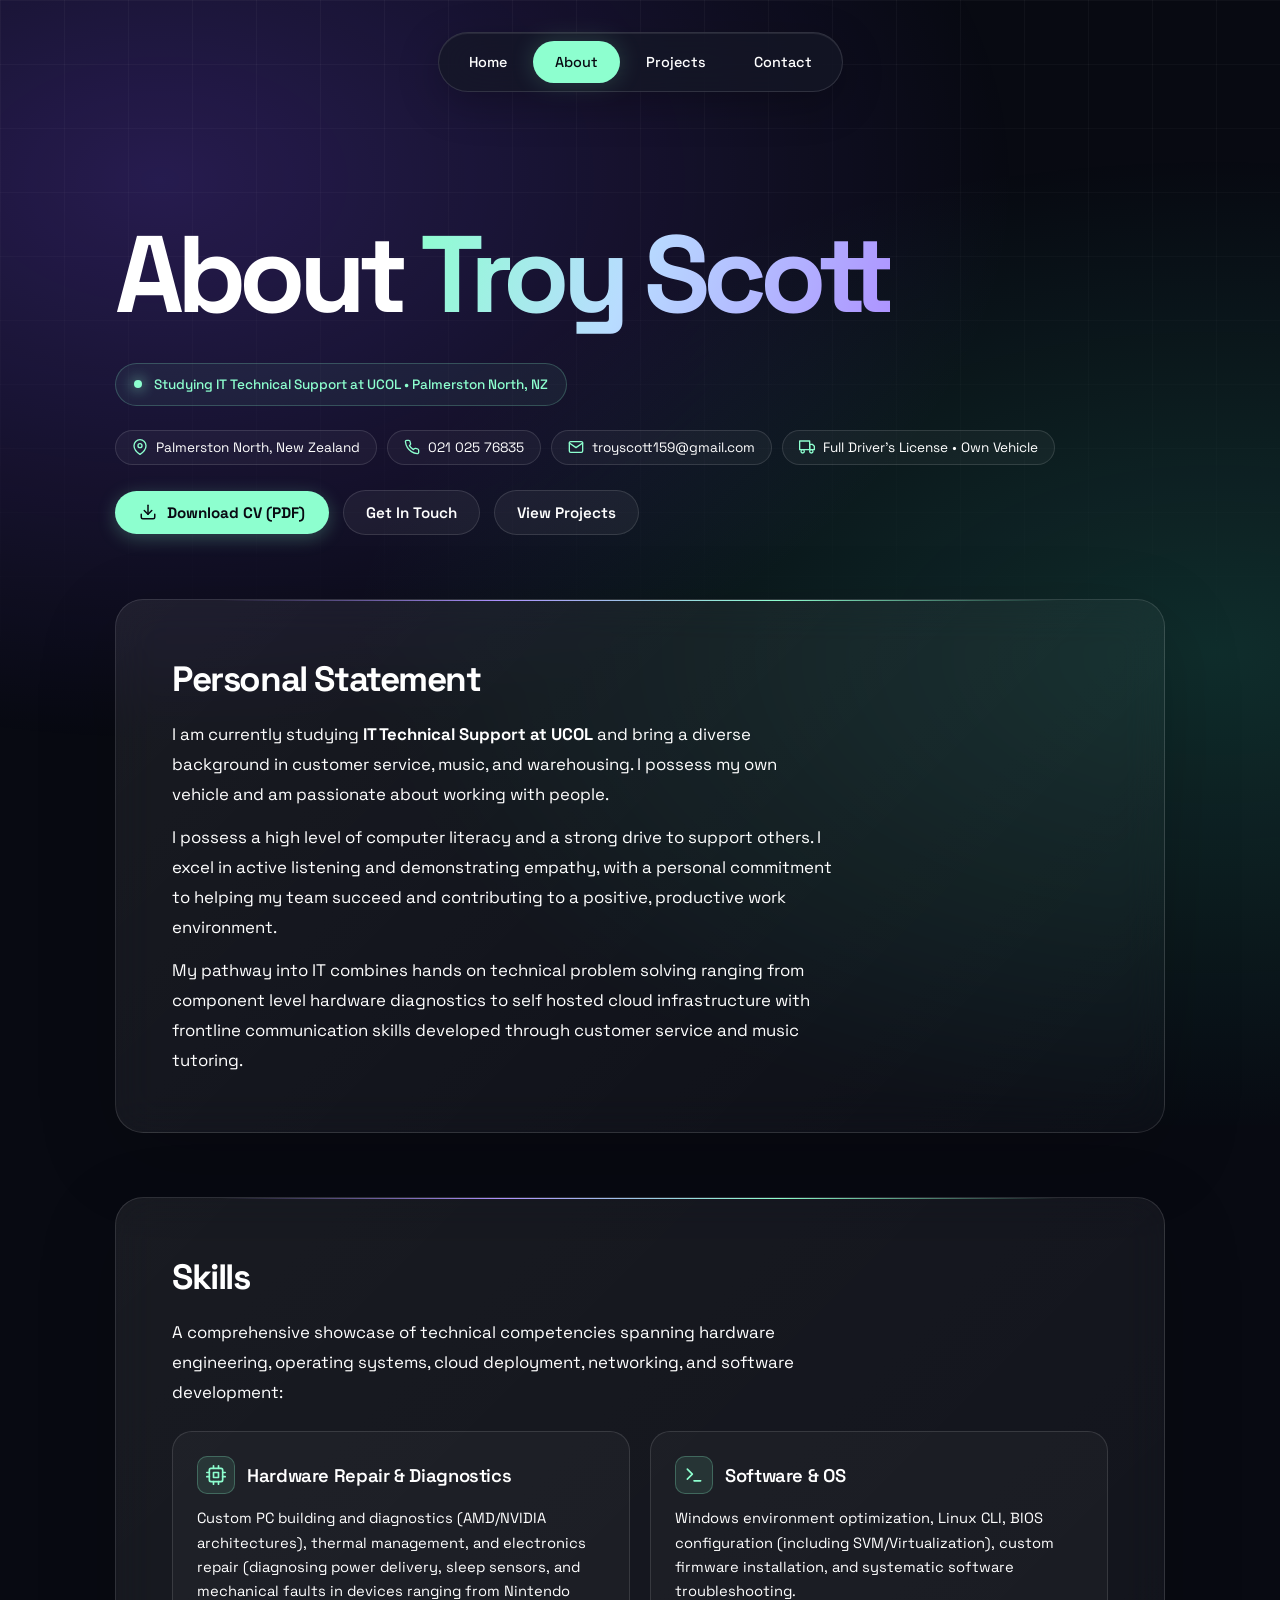
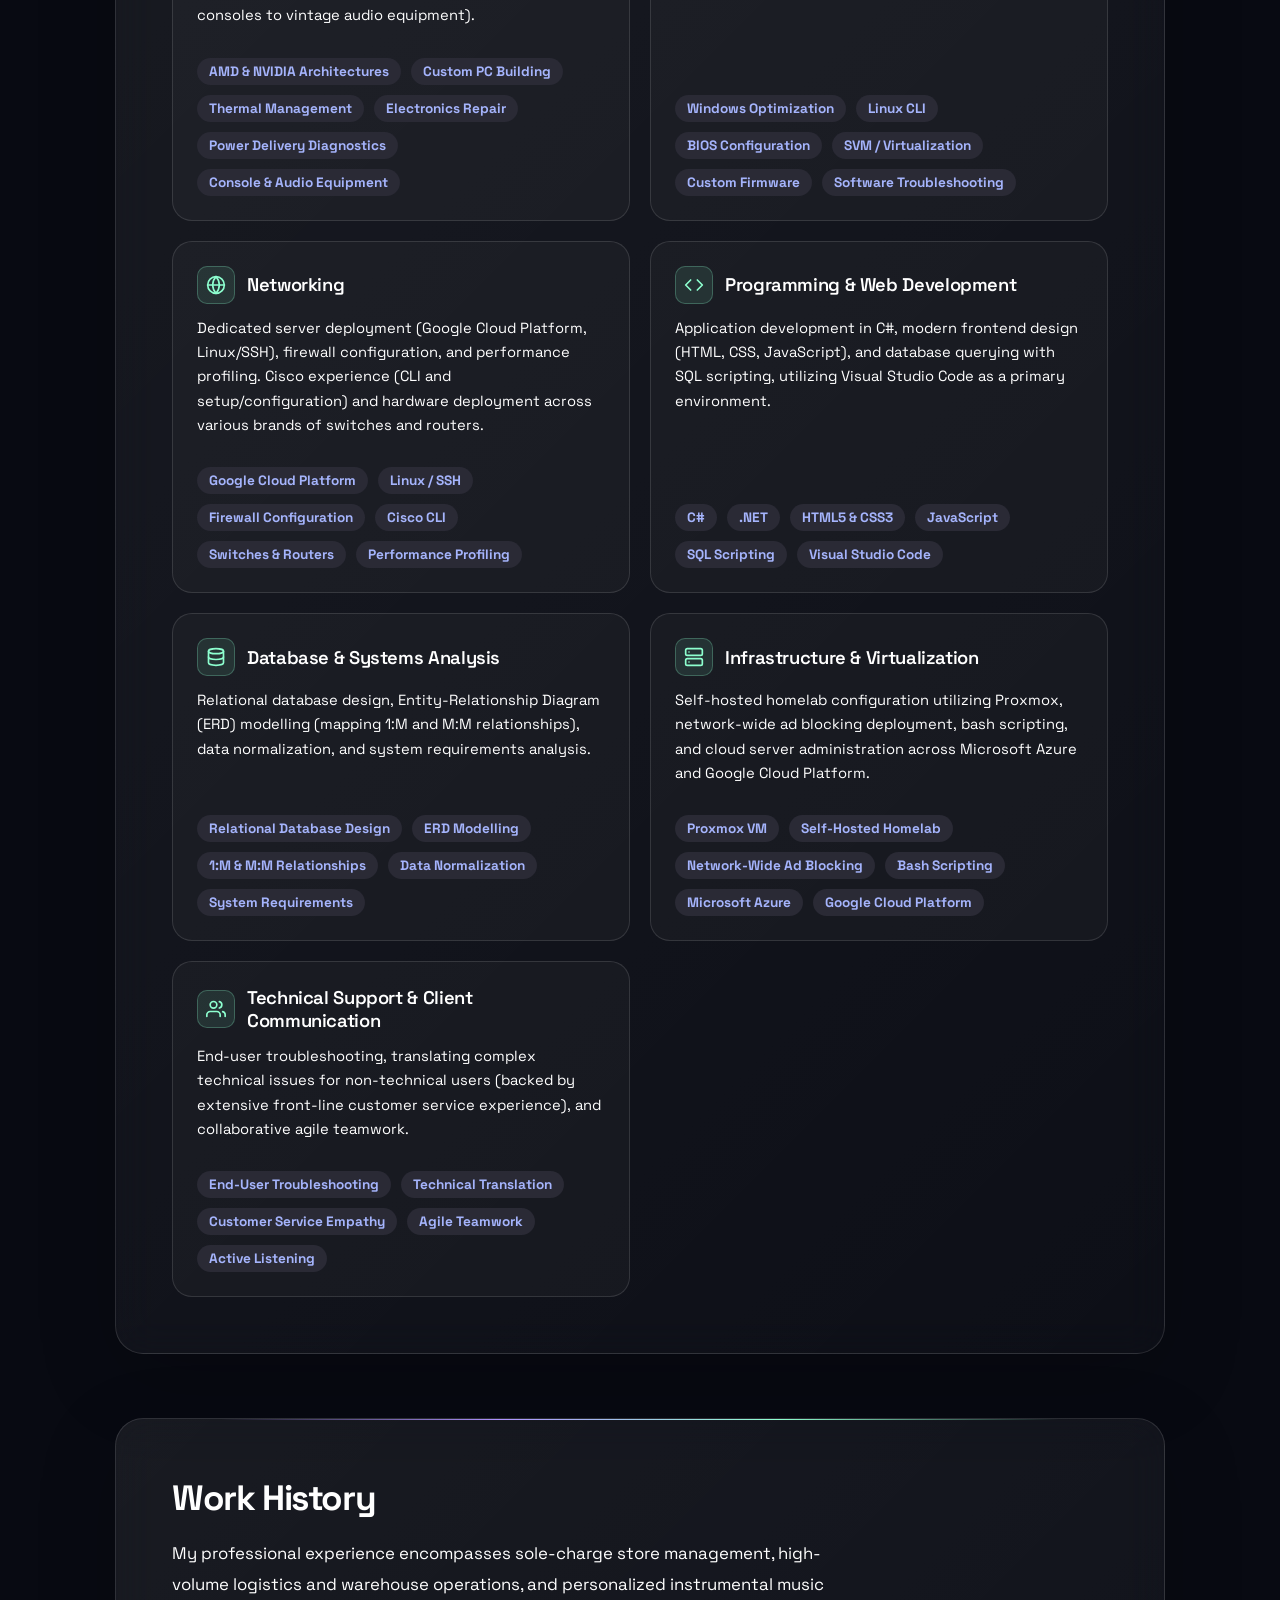
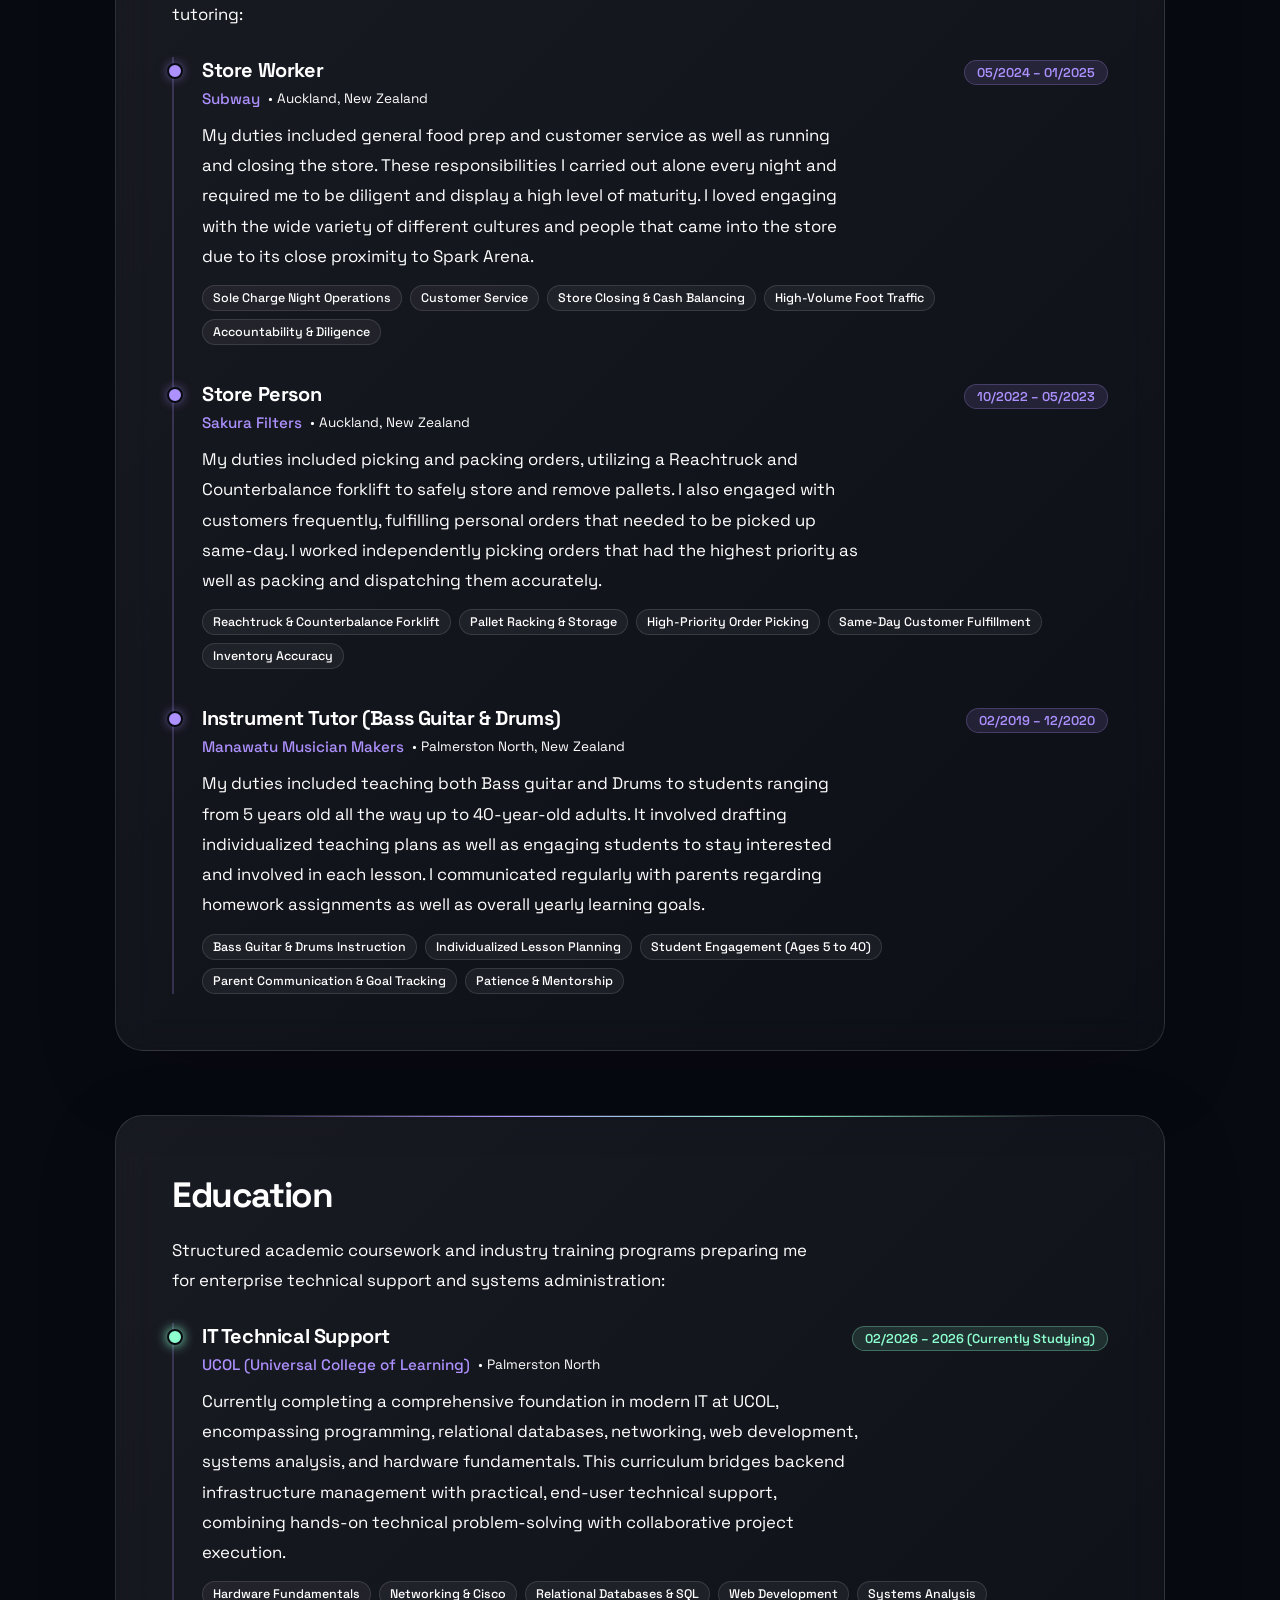
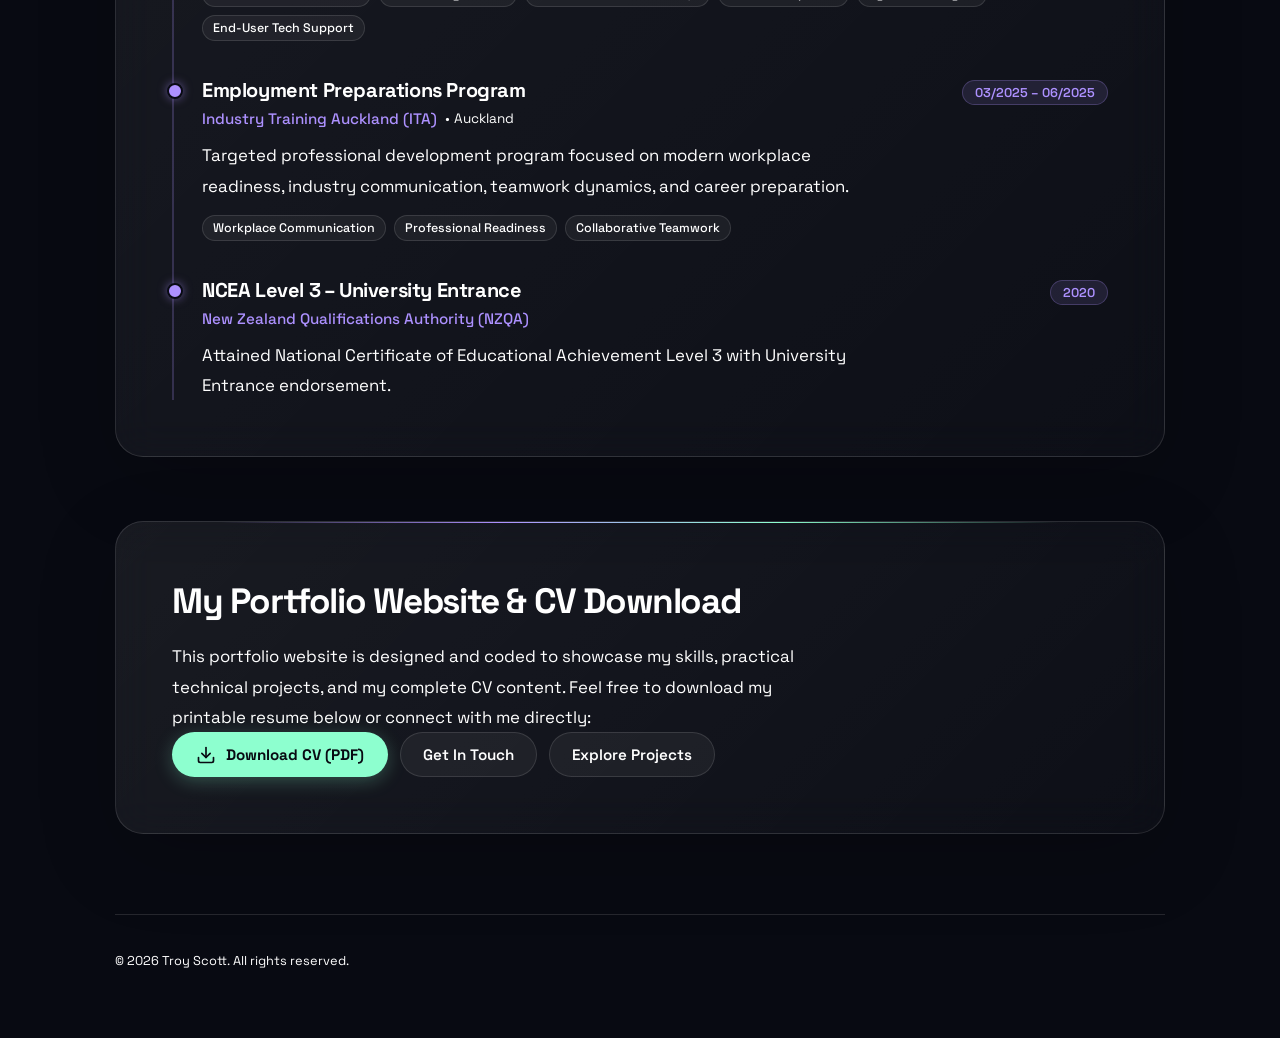
==== commit 5357efcb: "small update to grammar" ====
--- a/about.html
+++ b/about.html
@@ -22,7 +22,6 @@
 
     <main id="about-page">
         <header>
-            <p class="eyebrow">Curriculum Vitae &amp; Background</p>
             <h1>About <span>Troy Scott</span></h1>
             <p class="status">Studying IT Technical Support at UCOL &bull; Palmerston North, NZ</p>
 
@@ -289,7 +288,7 @@
                         </p>
                     </div>
                     <ul class="tech-stack" aria-label="Infrastructure and virtualization skills">
-                        <li>Proxmox VE</li>
+                        <li>Proxmox VM</li>
                         <li>Self-Hosted Homelab</li>
                         <li>Network-Wide Ad Blocking</li>
                         <li>Bash Scripting</li>
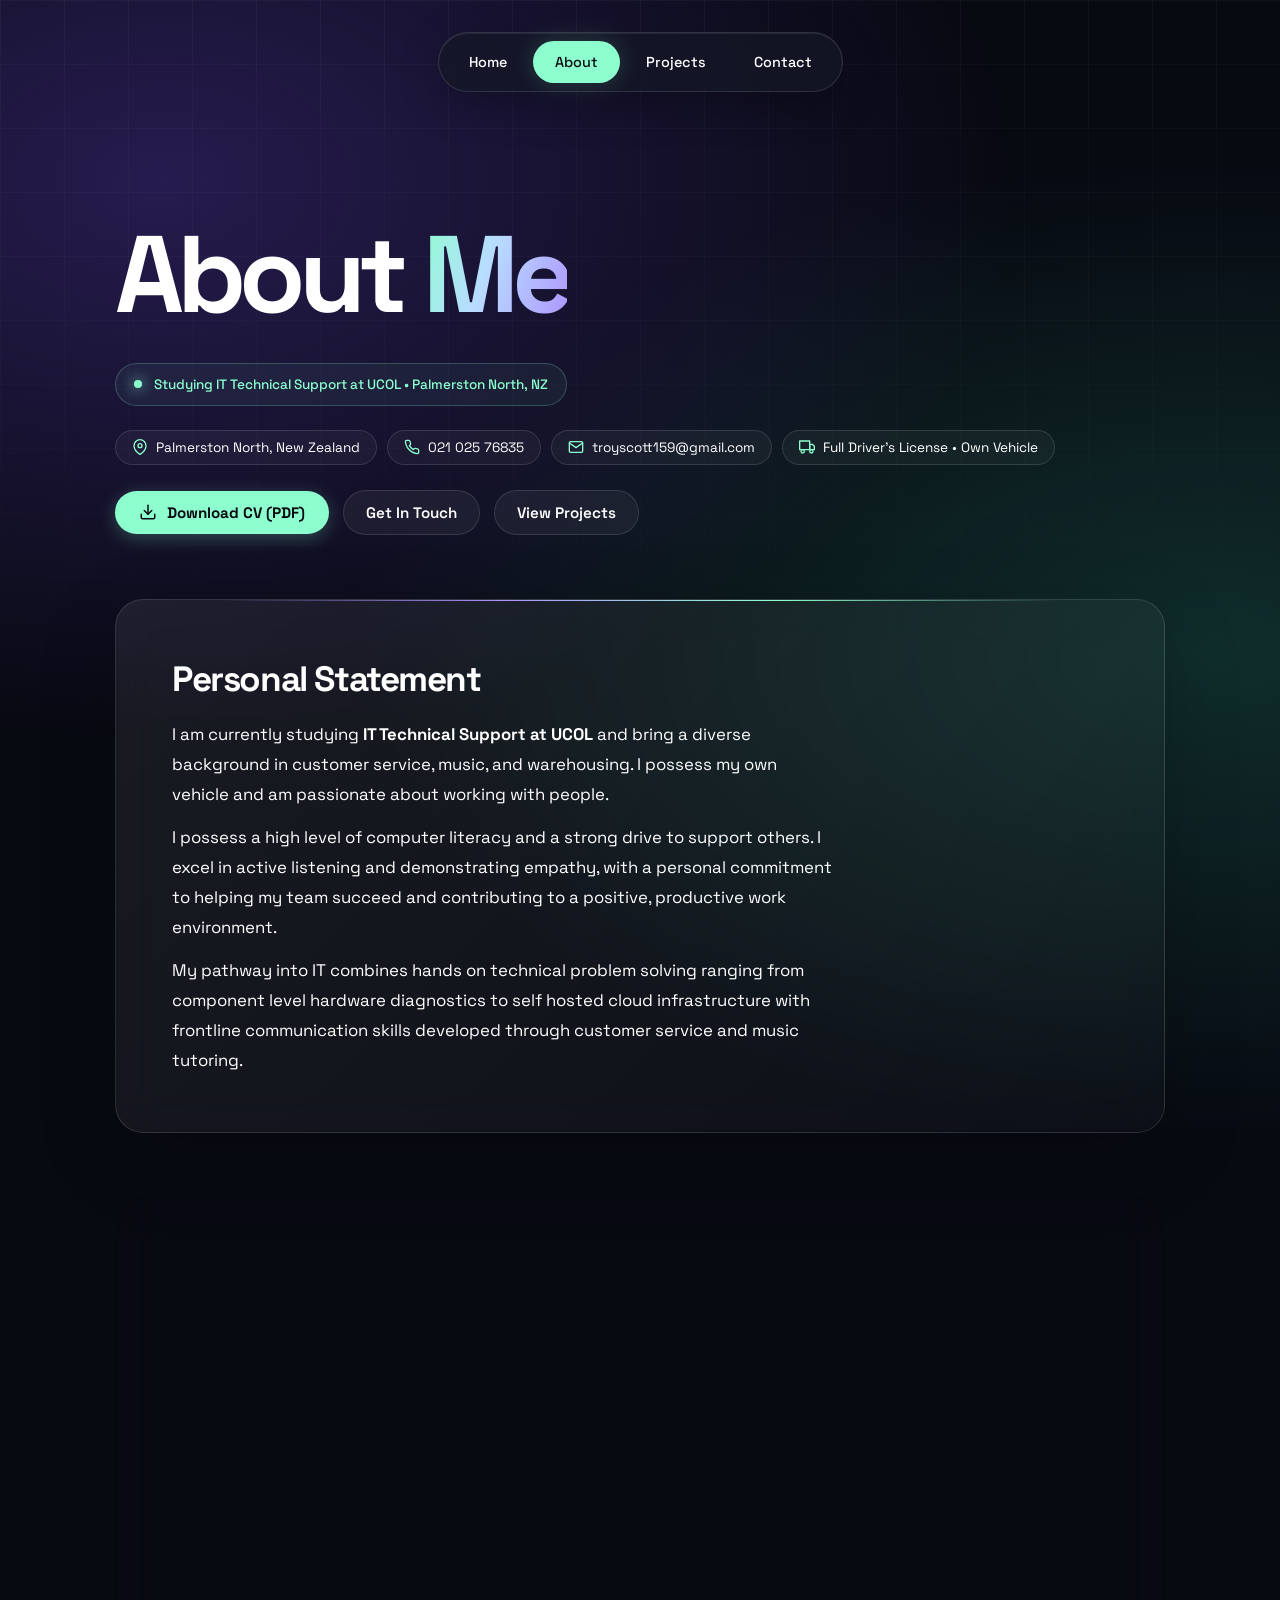
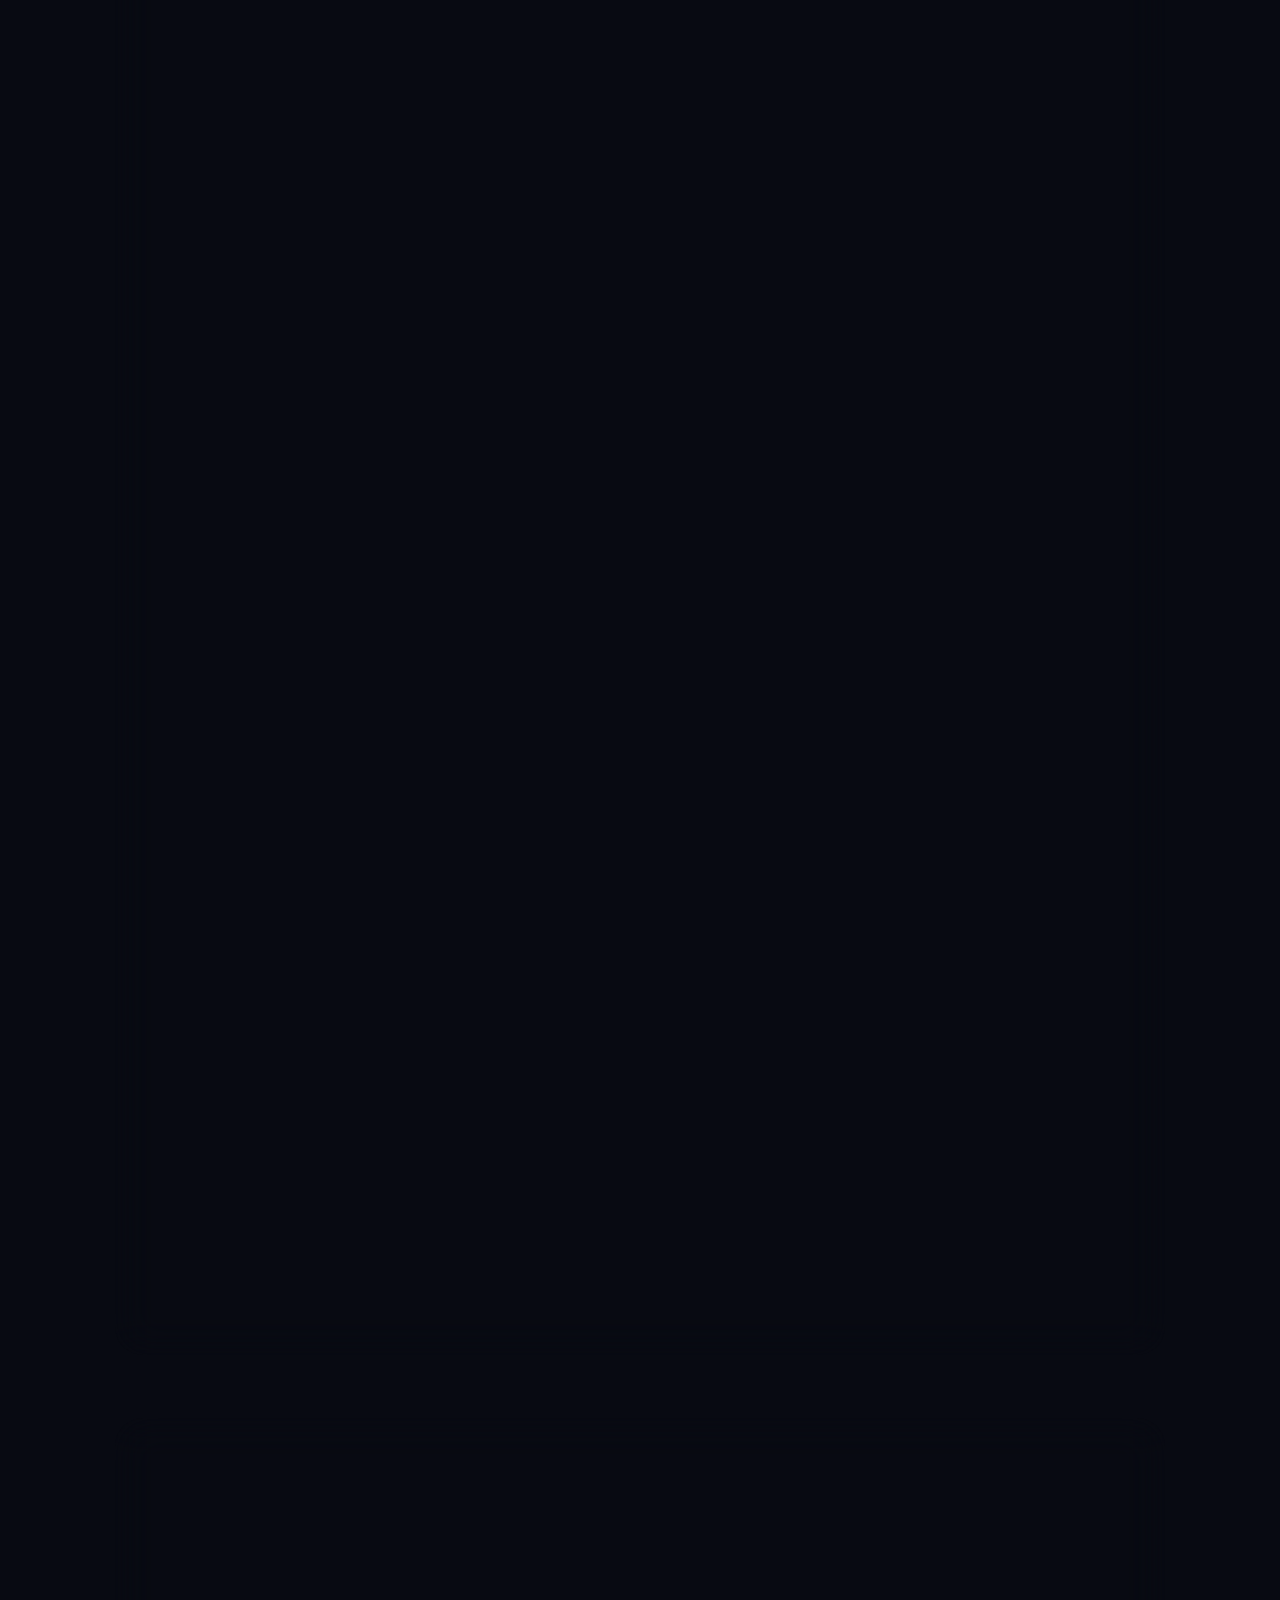
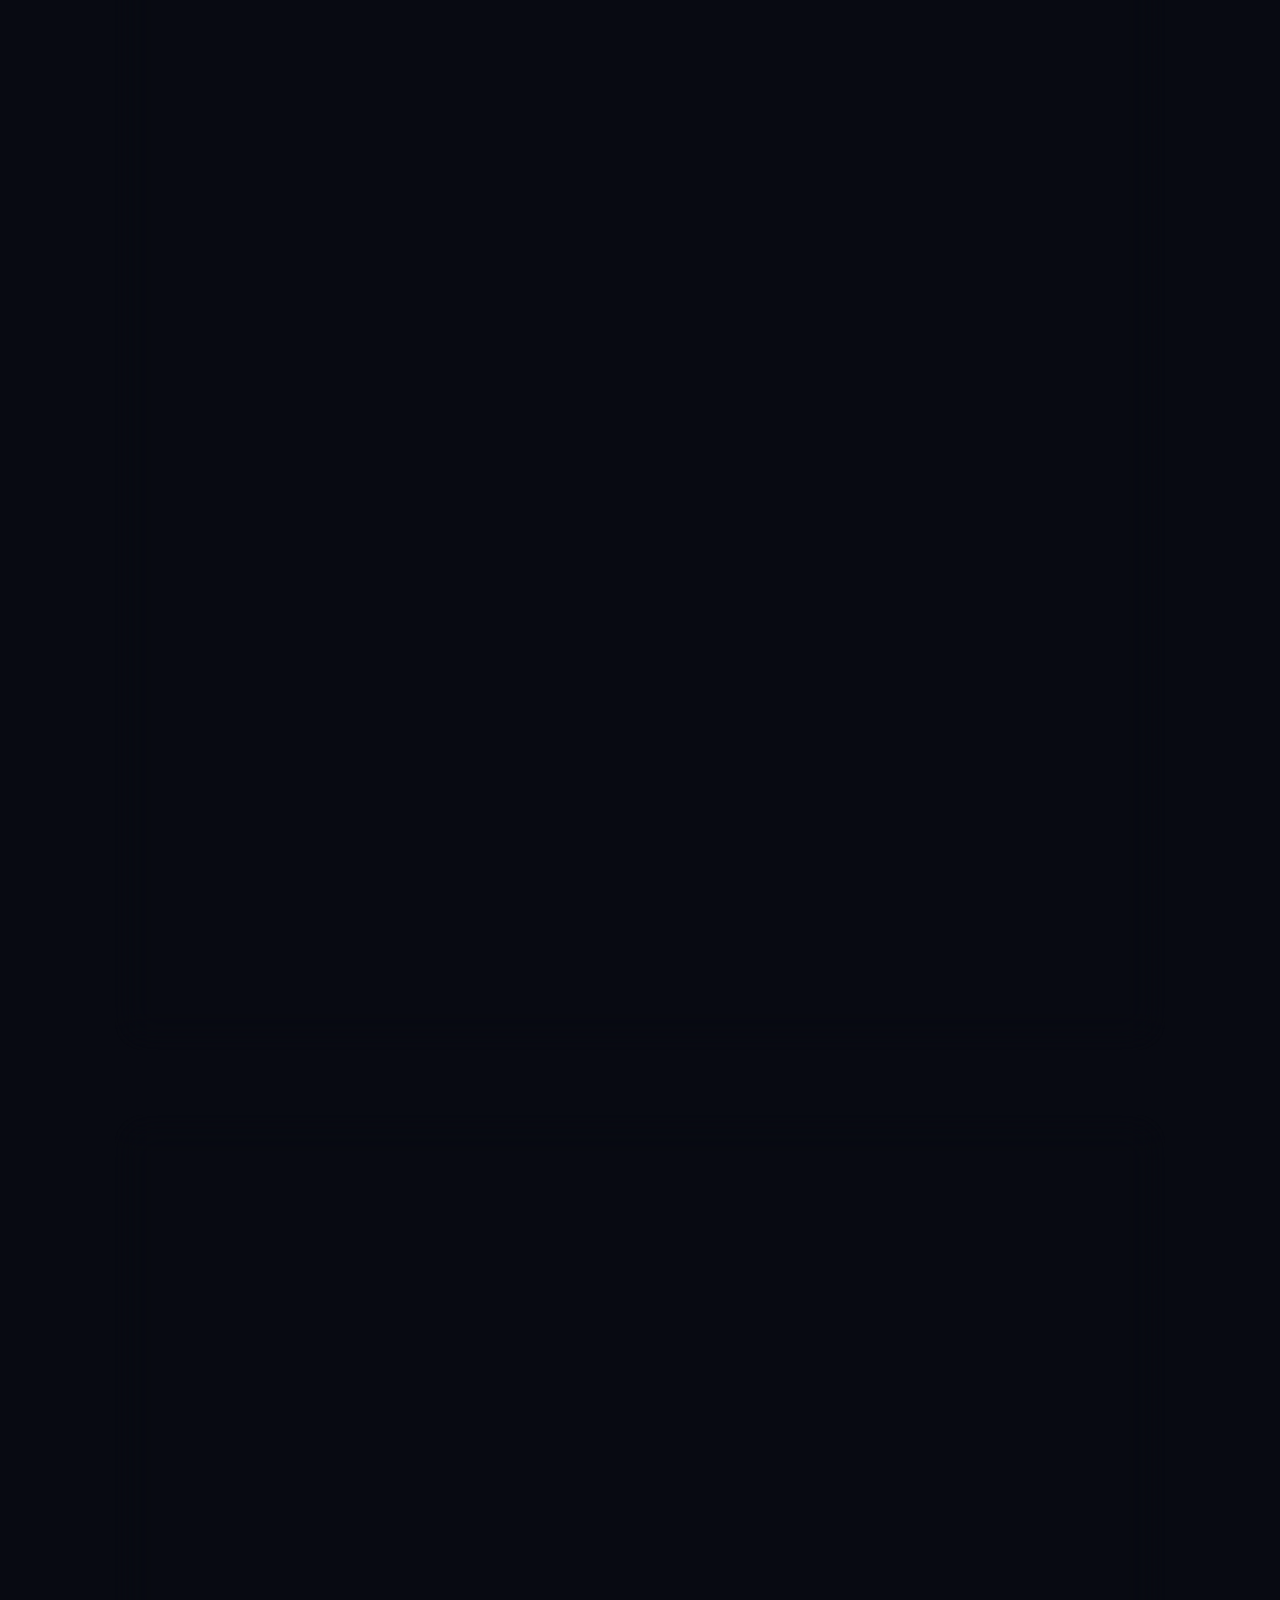
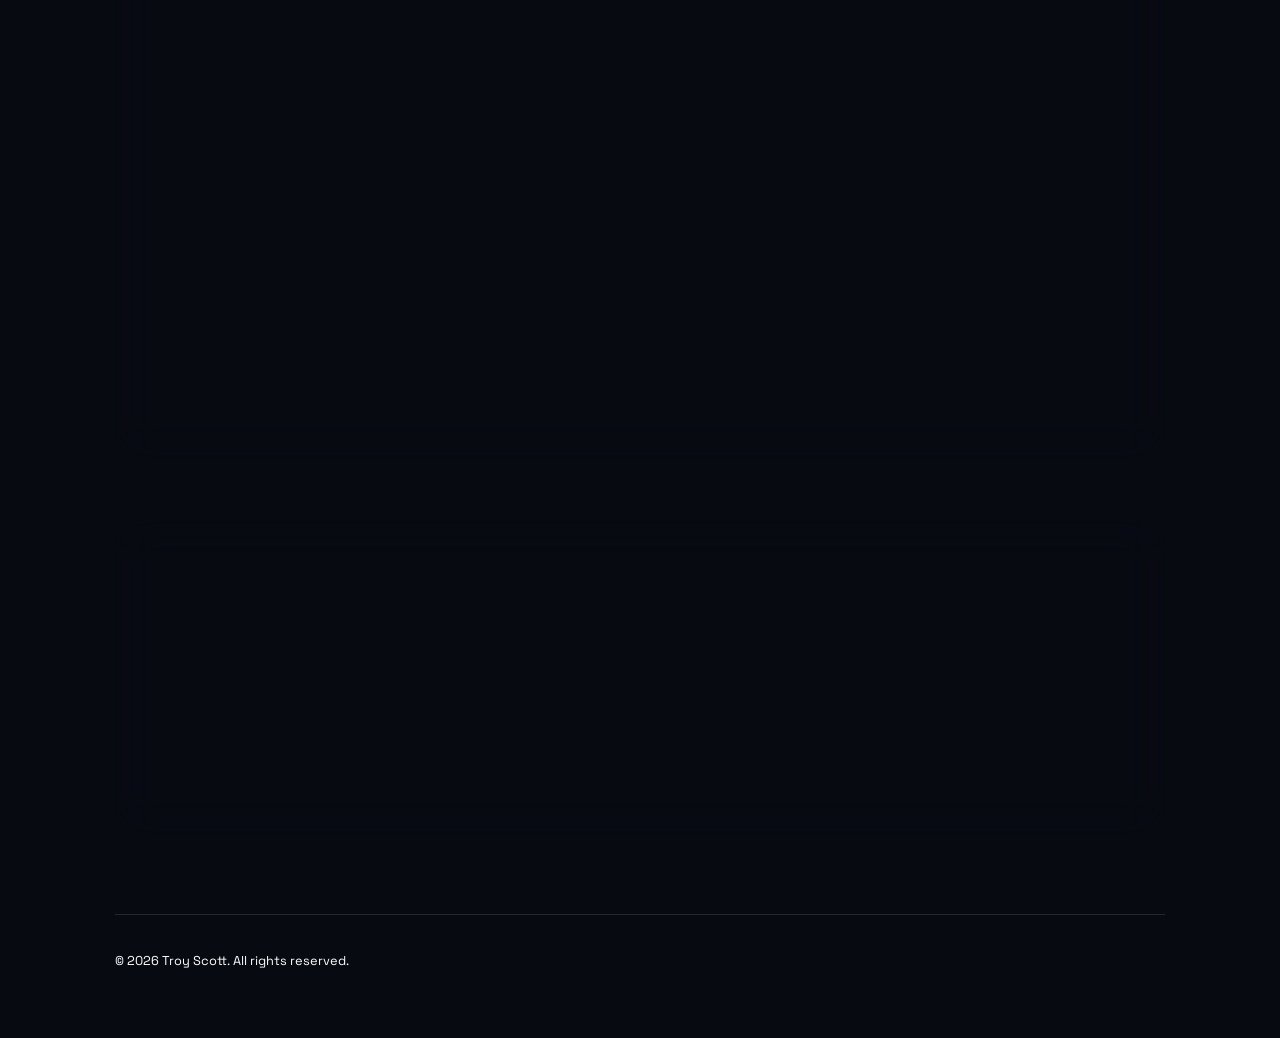
==== commit e3f49394: "grammar update 2" ====
--- a/about.html
+++ b/about.html
@@ -22,7 +22,7 @@
 
     <main id="about-page">
         <header>
-            <h1>About <span>Troy Scott</span></h1>
+            <h1>About <span>Me</span></h1>
             <p class="status">Studying IT Technical Support at UCOL &bull; Palmerston North, NZ</p>
 
 
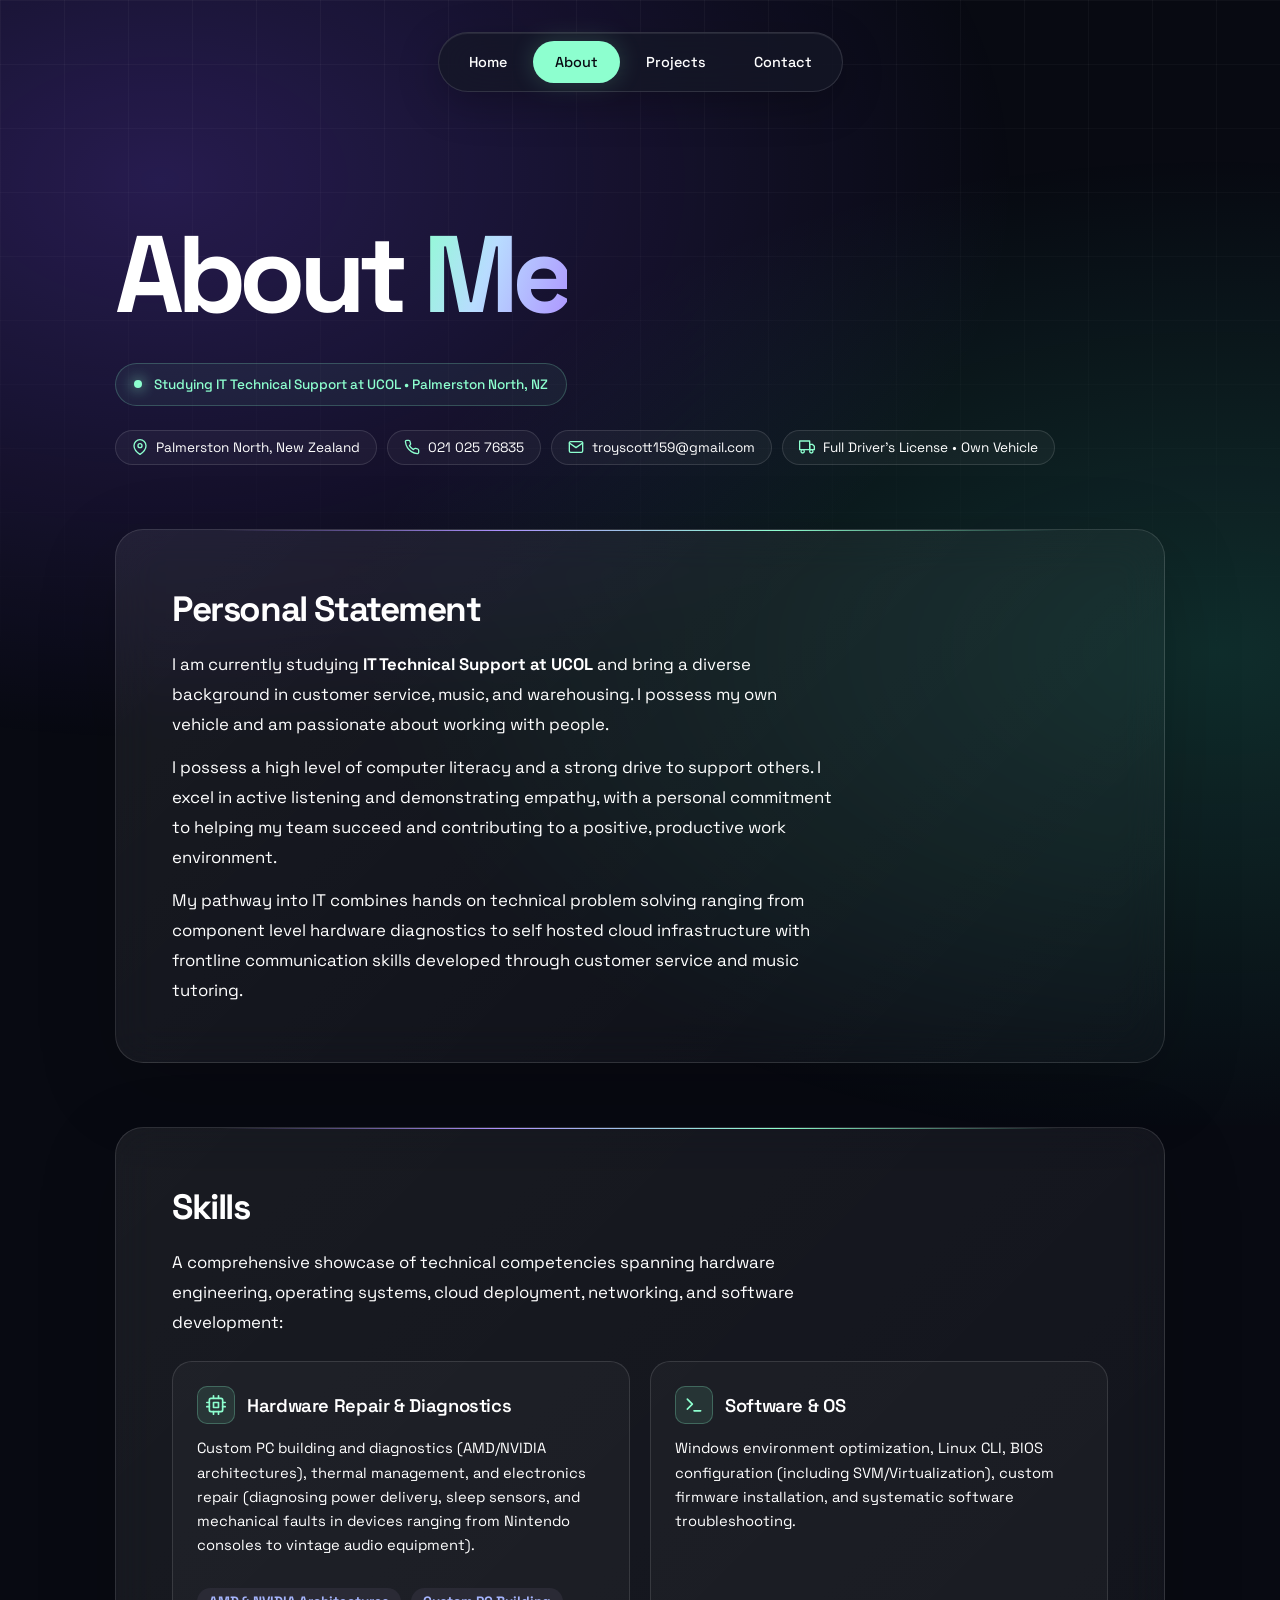
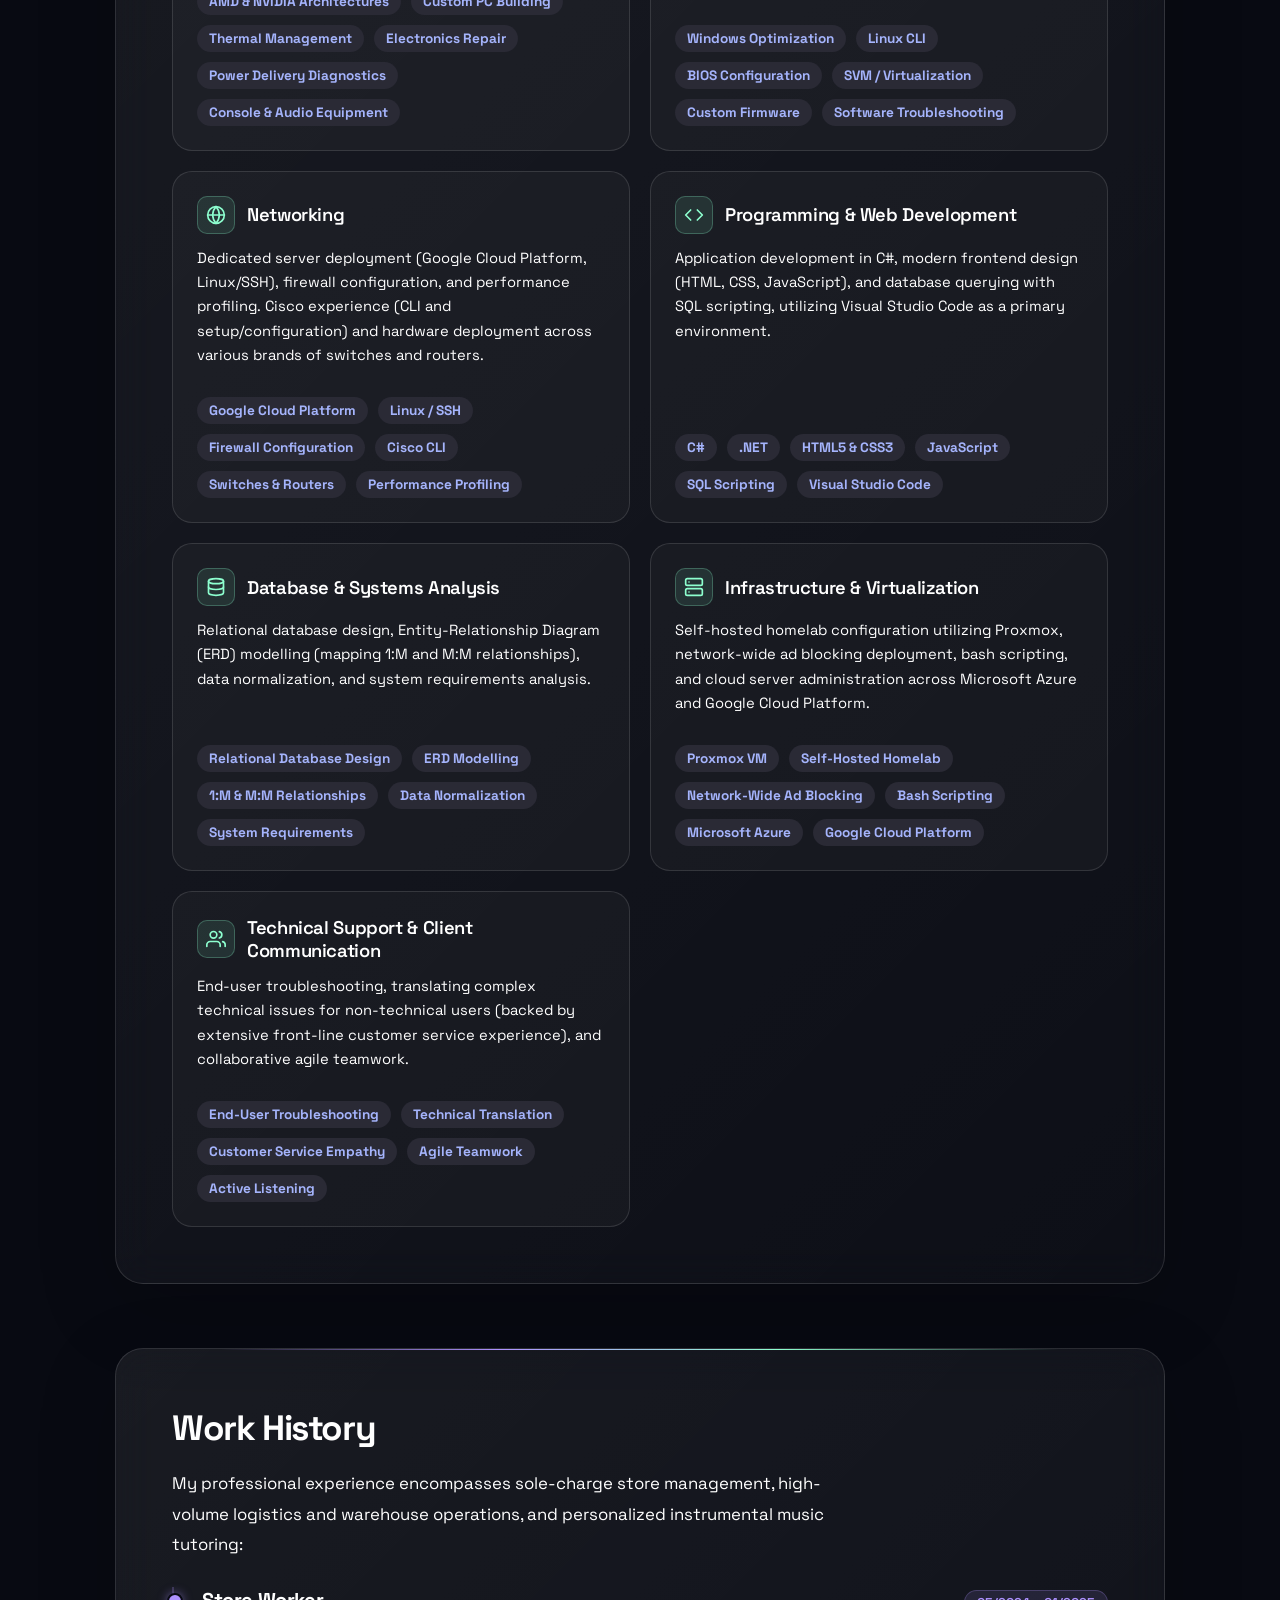
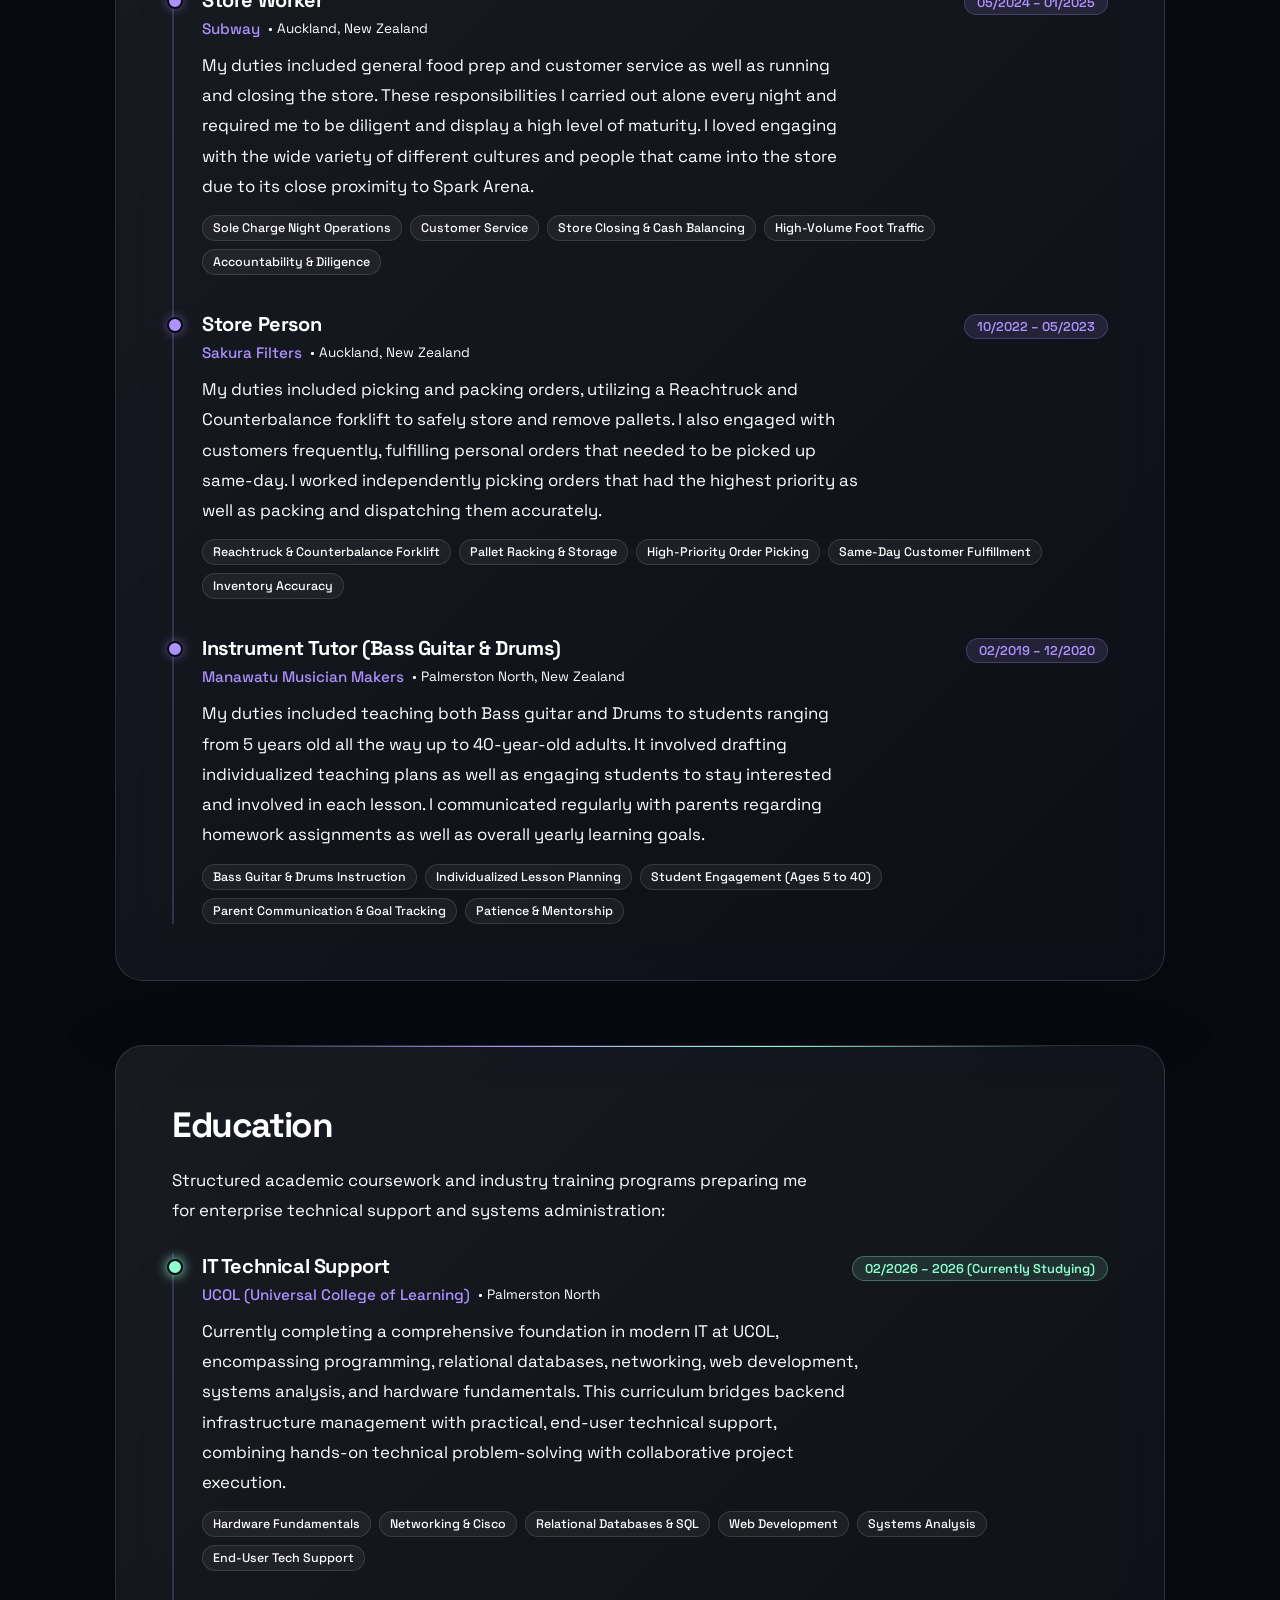
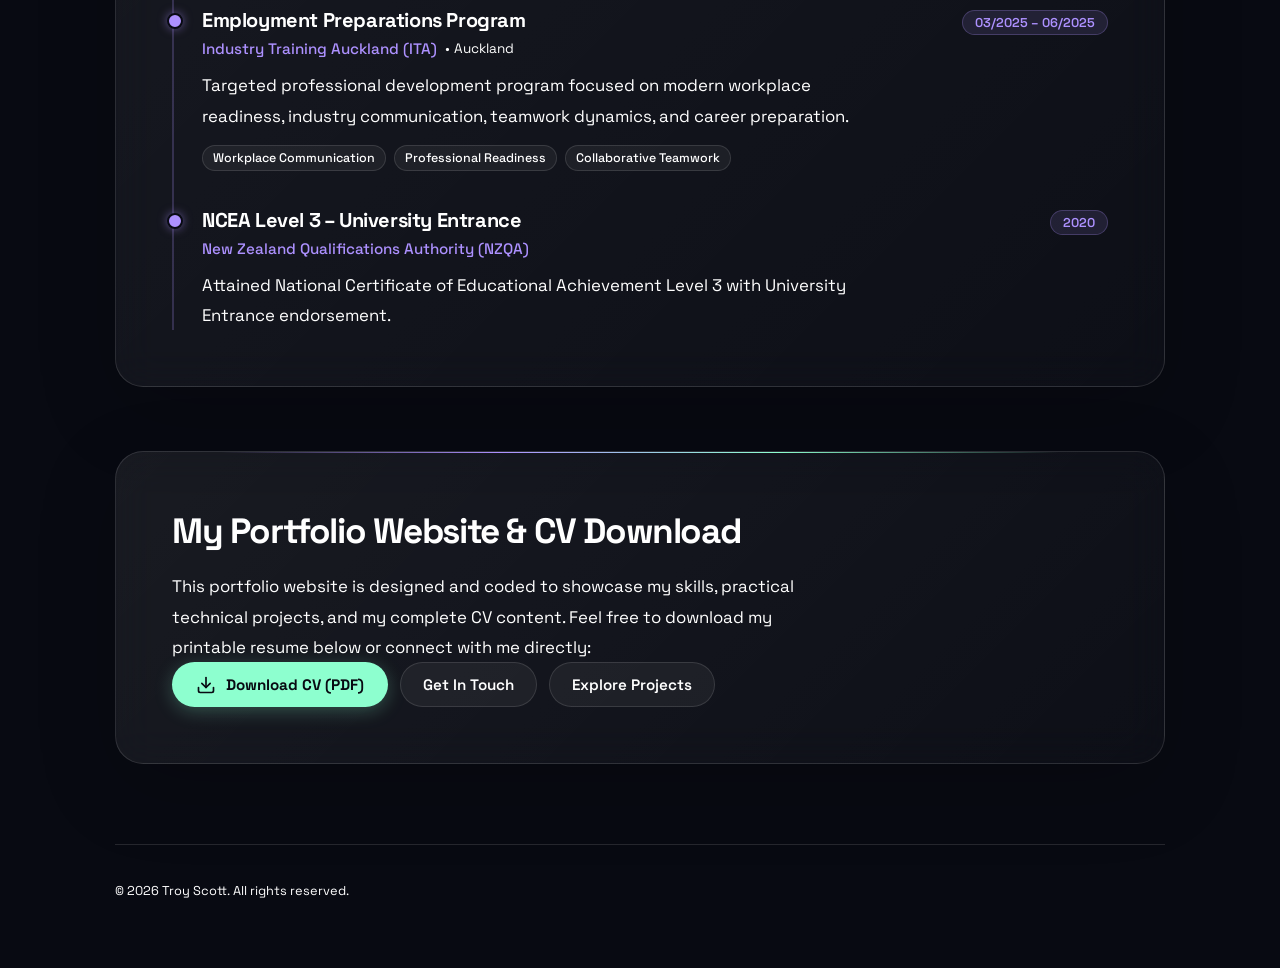
==== commit bb776810: "form functionality" ====
--- a/about.html
+++ b/about.html
@@ -67,20 +67,6 @@
                 </div>
             </div>
 
-
-            <div class="cv-actions">
-                <a href="Troy_Scott_CV_Resume_2026.pdf" target="_blank" rel="noopener noreferrer" class="download-btn">
-                    <svg width="18" height="18" fill="none" stroke="currentColor" stroke-width="2"
-                        stroke-linecap="round" stroke-linejoin="round" viewBox="0 0 24 24" aria-hidden="true">
-                        <path d="M21 15v4a2 2 0 0 1-2 2H5a2 2 0 0 1-2-2v-4"></path>
-                        <polyline points="7 10 12 15 17 10"></polyline>
-                        <line x1="12" y1="15" x2="12" y2="3"></line>
-                    </svg>
-                    Download CV (PDF)
-                </a>
-                <a href="contact.html" class="secondary-btn">Get In Touch</a>
-                <a href="projects.html" class="secondary-btn">View Projects</a>
-            </div>
         </header>
 
 
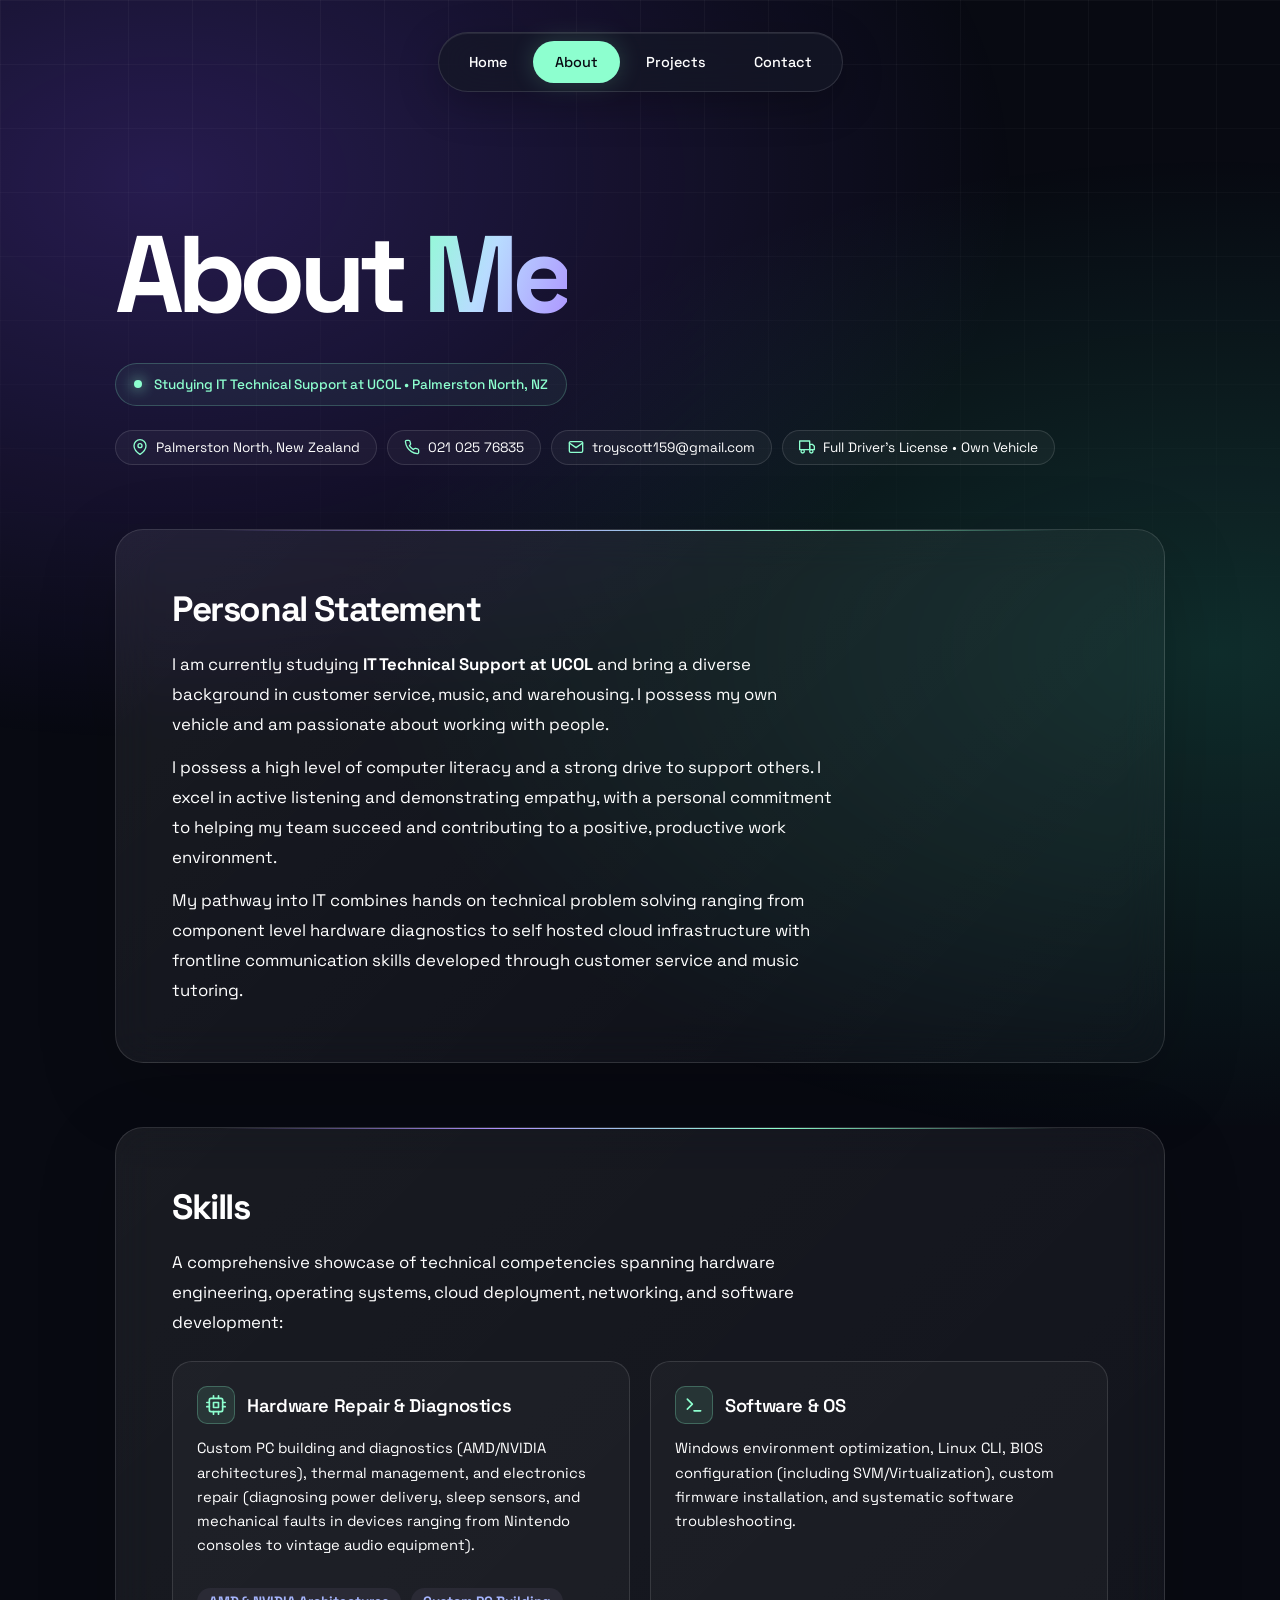
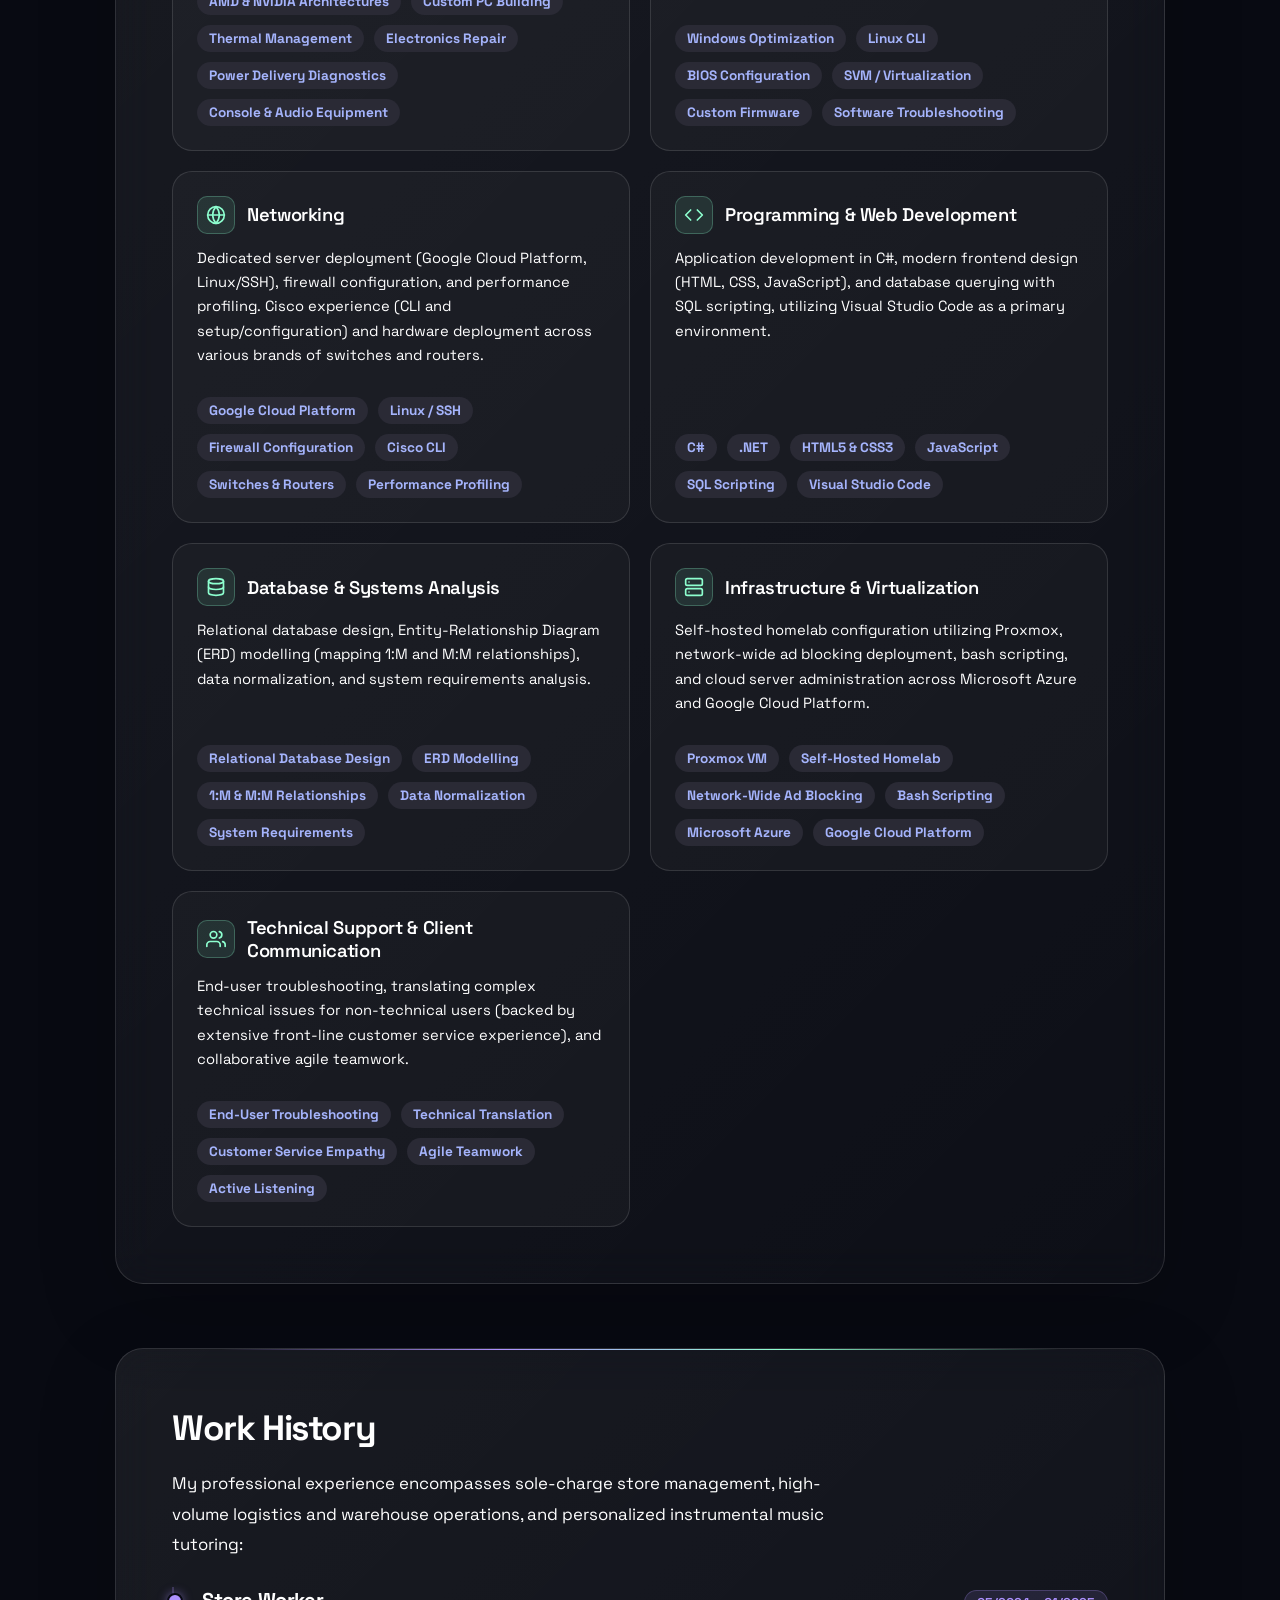
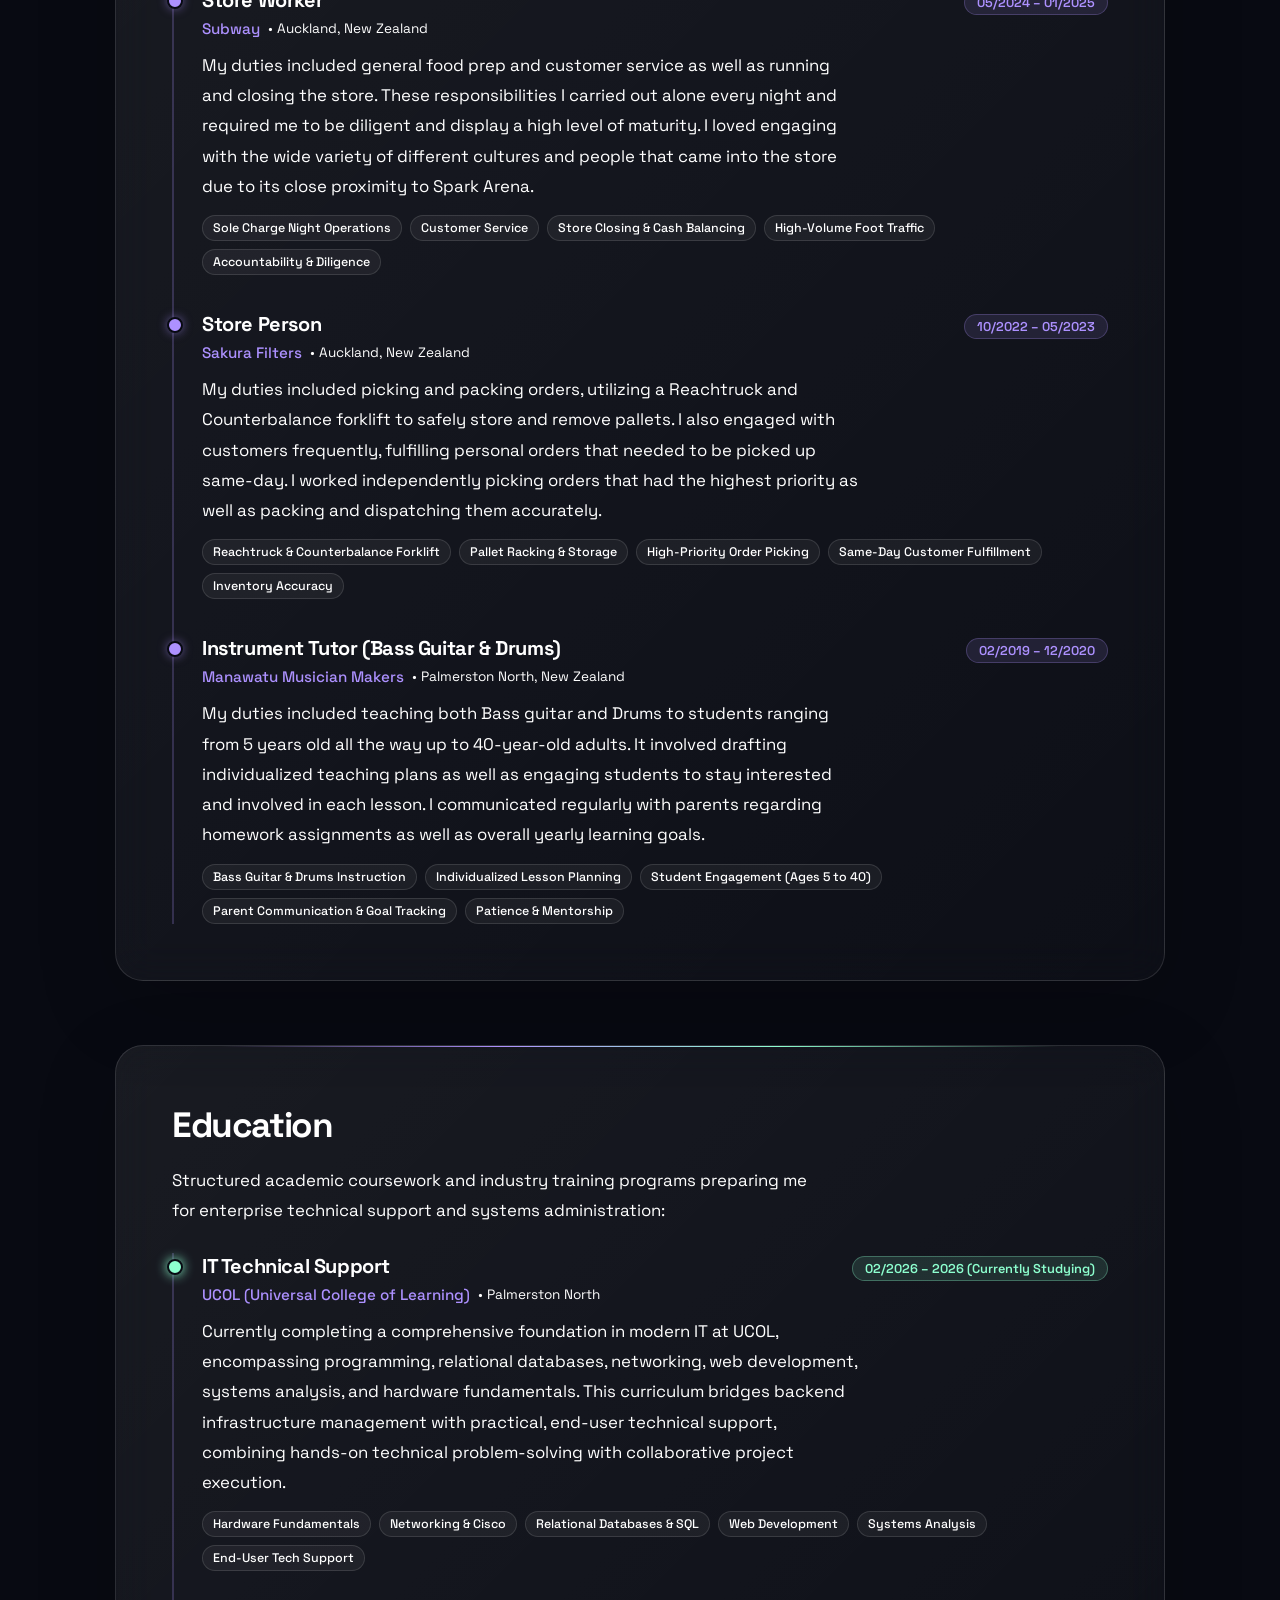
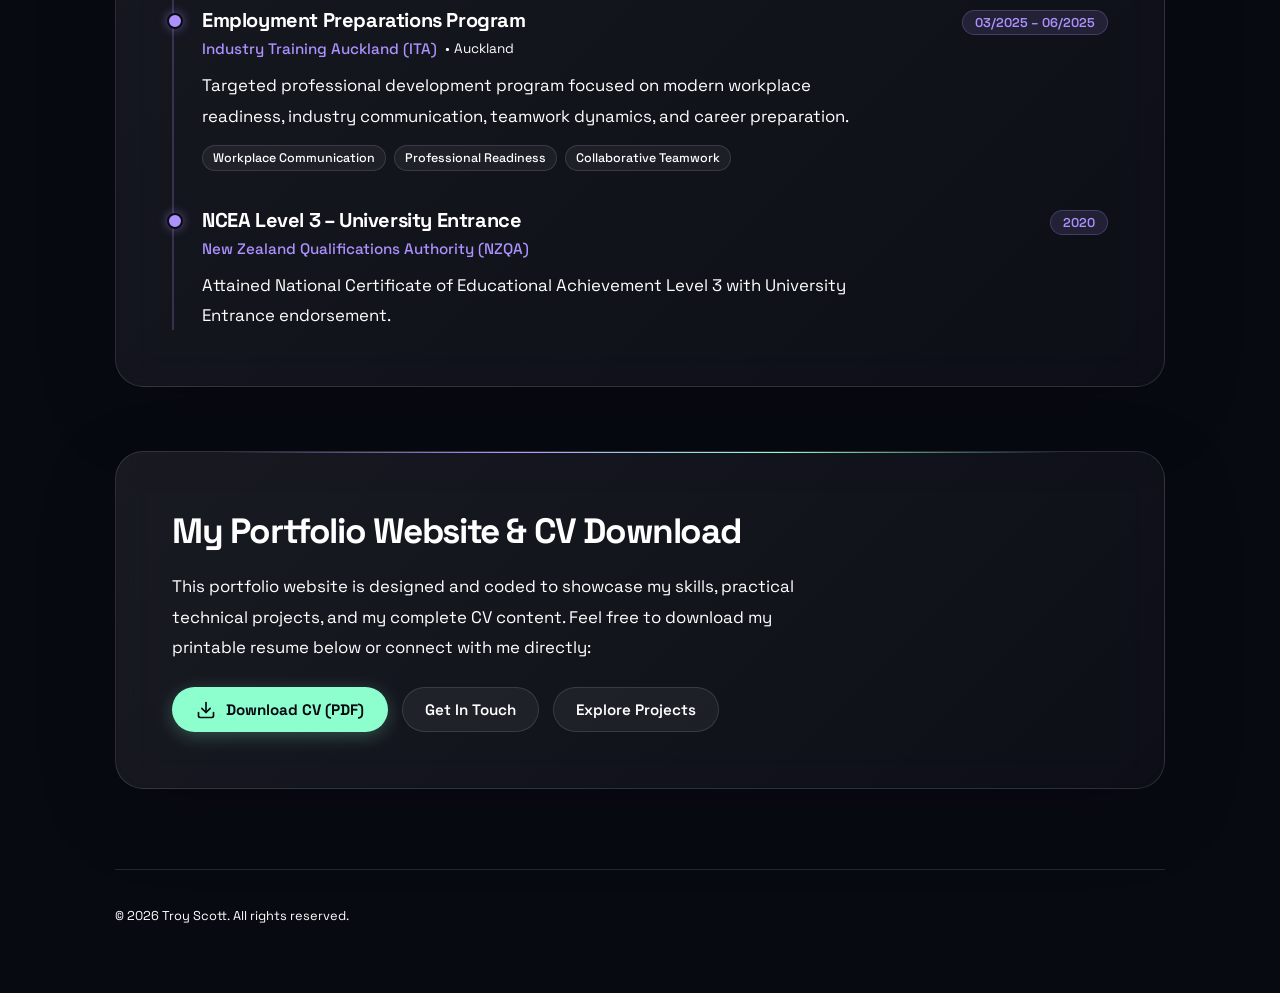
==== commit 5065f0ae: "cleanup update 1" ====
--- a/about.html
+++ b/about.html
@@ -11,7 +11,7 @@
 </head>
 
 <body>
-    <nav aria-label="Main navigation">
+    <nav>
         <ul>
             <li><a href="index.html">Home</a></li>
             <li><a href="about.html" aria-current="page">About</a></li>
@@ -25,11 +25,10 @@
             <h1>About <span>Me</span></h1>
             <p class="status">Studying IT Technical Support at UCOL &bull; Palmerston North, NZ</p>
 
-
-            <div class="quick-info-bar" aria-label="Key Contact and Personal Details">
+            <div class="quick-info-bar">
                 <div class="quick-info-item">
                     <svg width="16" height="16" fill="none" stroke="currentColor" stroke-width="2"
-                        stroke-linecap="round" stroke-linejoin="round" viewBox="0 0 24 24" aria-hidden="true">
+                        stroke-linecap="round" stroke-linejoin="round" viewBox="0 0 24 24">
                         <path d="M21 10c0 7-9 13-9 13s-9-6-9-13a9 9 0 0 1 18 0z"></path>
                         <circle cx="12" cy="10" r="3"></circle>
                     </svg>
@@ -38,7 +37,7 @@
 
                 <div class="quick-info-item">
                     <svg width="16" height="16" fill="none" stroke="currentColor" stroke-width="2"
-                        stroke-linecap="round" stroke-linejoin="round" viewBox="0 0 24 24" aria-hidden="true">
+                        stroke-linecap="round" stroke-linejoin="round" viewBox="0 0 24 24">
                         <path
                             d="M22 16.92v3a2 2 0 0 1-2.18 2 19.79 19.79 0 0 1-8.63-3.07 19.5 19.5 0 0 1-6-6 19.79 19.79 0 0 1-3.07-8.67A2 2 0 0 1 4.11 2h3a2 2 0 0 1 2 1.72 12.84 12.84 0 0 0 .7 2.81 2 2 0 0 1-.45 2.11L8.09 9.91a16 16 0 0 0 6 6l1.27-1.27a2 2 0 0 1 2.11-.45 12.84 12.84 0 0 0 2.81.7A2 2 0 0 1 22 16.92z">
                         </path>
@@ -48,7 +47,7 @@
 
                 <div class="quick-info-item">
                     <svg width="16" height="16" fill="none" stroke="currentColor" stroke-width="2"
-                        stroke-linecap="round" stroke-linejoin="round" viewBox="0 0 24 24" aria-hidden="true">
+                        stroke-linecap="round" stroke-linejoin="round" viewBox="0 0 24 24">
                         <path d="M4 4h16c1.1 0 2 .9 2 2v12c0 1.1-.9 2-2 2H4c-1.1 0-2-.9-2-2V6c0-1.1.9-2 2-2z"></path>
                         <polyline points="22,6 12,13 2,6"></polyline>
                     </svg>
@@ -57,21 +56,19 @@
 
                 <div class="quick-info-item">
                     <svg width="16" height="16" fill="none" stroke="currentColor" stroke-width="2"
-                        stroke-linecap="round" stroke-linejoin="round" viewBox="0 0 24 24" aria-hidden="true">
+                        stroke-linecap="round" stroke-linejoin="round" viewBox="0 0 24 24">
                         <rect x="1" y="3" width="15" height="13"></rect>
-                        <polygon points="16 8 20 8 23 11 23 16 16 16 16 8"></polygon>
+                        <polygon points="16 8 20 8 23 11 23 16 16 16 8"></polygon>
                         <circle cx="5.5" cy="18.5" r="2.5"></circle>
                         <circle cx="18.5" cy="18.5" r="2.5"></circle>
                     </svg>
                     <span>Full Driver's License &bull; Own Vehicle</span>
                 </div>
             </div>
-
         </header>
 
-
-        <section class="card" id="profile" aria-labelledby="profile-title">
-            <h2 id="profile-title">Personal Statement</h2>
+        <section class="card" id="profile">
+            <h2>Personal Statement</h2>
 
             <p>
                 I am currently studying <strong>IT Technical Support at UCOL</strong> and bring a diverse background in
@@ -90,20 +87,18 @@
             </p>
         </section>
 
-
-        <section class="card" id="skills" aria-labelledby="skills-title">
-            <h2 id="skills-title">Skills</h2>
+        <section class="card" id="skills">
+            <h2>Skills</h2>
             <p>
                 A comprehensive showcase of technical competencies spanning hardware engineering, operating systems,
                 cloud deployment, networking, and software development:
             </p>
 
             <div class="skills-grid">
-
-                <div class="skill-card">
-                    <div class="skill-card-top">
-                        <div class="skill-card-header">
-                            <div class="skill-icon-wrapper" aria-hidden="true">
+                <div class="skill-card">
+                    <div class="skill-card-top">
+                        <div class="skill-card-header">
+                            <div class="skill-icon-wrapper">
                                 <svg width="20" height="20" fill="none" stroke="currentColor" stroke-width="2"
                                     stroke-linecap="round" stroke-linejoin="round" viewBox="0 0 24 24">
                                     <rect x="4" y="4" width="16" height="16" rx="2" ry="2"></rect>
@@ -126,7 +121,7 @@
                             devices ranging from Nintendo consoles to vintage audio equipment).
                         </p>
                     </div>
-                    <ul class="tech-stack" aria-label="Hardware repair skills">
+                    <ul class="tech-stack">
                         <li>AMD &amp; NVIDIA Architectures</li>
                         <li>Custom PC Building</li>
                         <li>Thermal Management</li>
@@ -136,11 +131,10 @@
                     </ul>
                 </div>
 
-
-                <div class="skill-card">
-                    <div class="skill-card-top">
-                        <div class="skill-card-header">
-                            <div class="skill-icon-wrapper" aria-hidden="true">
+                <div class="skill-card">
+                    <div class="skill-card-top">
+                        <div class="skill-card-header">
+                            <div class="skill-icon-wrapper">
                                 <svg width="20" height="20" fill="none" stroke="currentColor" stroke-width="2"
                                     stroke-linecap="round" stroke-linejoin="round" viewBox="0 0 24 24">
                                     <polyline points="4 17 10 11 4 5"></polyline>
@@ -154,7 +148,7 @@
                             SVM/Virtualization), custom firmware installation, and systematic software troubleshooting.
                         </p>
                     </div>
-                    <ul class="tech-stack" aria-label="Software and OS skills">
+                    <ul class="tech-stack">
                         <li>Windows Optimization</li>
                         <li>Linux CLI</li>
                         <li>BIOS Configuration</li>
@@ -164,11 +158,10 @@
                     </ul>
                 </div>
 
-
-                <div class="skill-card">
-                    <div class="skill-card-top">
-                        <div class="skill-card-header">
-                            <div class="skill-icon-wrapper" aria-hidden="true">
+                <div class="skill-card">
+                    <div class="skill-card-top">
+                        <div class="skill-card-header">
+                            <div class="skill-icon-wrapper">
                                 <svg width="20" height="20" fill="none" stroke="currentColor" stroke-width="2"
                                     stroke-linecap="round" stroke-linejoin="round" viewBox="0 0 24 24">
                                     <circle cx="12" cy="12" r="10"></circle>
@@ -186,7 +179,7 @@
                             deployment across various brands of switches and routers.
                         </p>
                     </div>
-                    <ul class="tech-stack" aria-label="Networking skills">
+                    <ul class="tech-stack">
                         <li>Google Cloud Platform</li>
                         <li>Linux / SSH</li>
                         <li>Firewall Configuration</li>
@@ -196,11 +189,10 @@
                     </ul>
                 </div>
 
-
-                <div class="skill-card">
-                    <div class="skill-card-top">
-                        <div class="skill-card-header">
-                            <div class="skill-icon-wrapper" aria-hidden="true">
+                <div class="skill-card">
+                    <div class="skill-card-top">
+                        <div class="skill-card-header">
+                            <div class="skill-icon-wrapper">
                                 <svg width="20" height="20" fill="none" stroke="currentColor" stroke-width="2"
                                     stroke-linecap="round" stroke-linejoin="round" viewBox="0 0 24 24">
                                     <polyline points="16 18 22 12 16 6"></polyline>
@@ -214,7 +206,7 @@
                             querying with SQL scripting, utilizing Visual Studio Code as a primary environment.
                         </p>
                     </div>
-                    <ul class="tech-stack" aria-label="Programming and web development skills">
+                    <ul class="tech-stack">
                         <li>C#</li>
                         <li>.NET</li>
                         <li>HTML5 &amp; CSS3</li>
@@ -224,11 +216,10 @@
                     </ul>
                 </div>
 
-
-                <div class="skill-card">
-                    <div class="skill-card-top">
-                        <div class="skill-card-header">
-                            <div class="skill-icon-wrapper" aria-hidden="true">
+                <div class="skill-card">
+                    <div class="skill-card-top">
+                        <div class="skill-card-header">
+                            <div class="skill-icon-wrapper">
                                 <svg width="20" height="20" fill="none" stroke="currentColor" stroke-width="2"
                                     stroke-linecap="round" stroke-linejoin="round" viewBox="0 0 24 24">
                                     <ellipse cx="12" cy="5" rx="9" ry="3"></ellipse>
@@ -243,7 +234,7 @@
                             relationships), data normalization, and system requirements analysis.
                         </p>
                     </div>
-                    <ul class="tech-stack" aria-label="Database and systems analysis skills">
+                    <ul class="tech-stack">
                         <li>Relational Database Design</li>
                         <li>ERD Modelling</li>
                         <li>1:M &amp; M:M Relationships</li>
@@ -252,11 +243,10 @@
                     </ul>
                 </div>
 
-
-                <div class="skill-card">
-                    <div class="skill-card-top">
-                        <div class="skill-card-header">
-                            <div class="skill-icon-wrapper" aria-hidden="true">
+                <div class="skill-card">
+                    <div class="skill-card-top">
+                        <div class="skill-card-header">
+                            <div class="skill-icon-wrapper">
                                 <svg width="20" height="20" fill="none" stroke="currentColor" stroke-width="2"
                                     stroke-linecap="round" stroke-linejoin="round" viewBox="0 0 24 24">
                                     <rect x="2" y="2" width="20" height="8" rx="2" ry="2"></rect>
@@ -273,7 +263,7 @@
                             Platform.
                         </p>
                     </div>
-                    <ul class="tech-stack" aria-label="Infrastructure and virtualization skills">
+                    <ul class="tech-stack">
                         <li>Proxmox VM</li>
                         <li>Self-Hosted Homelab</li>
                         <li>Network-Wide Ad Blocking</li>
@@ -283,11 +273,10 @@
                     </ul>
                 </div>
 
-
-                <div class="skill-card">
-                    <div class="skill-card-top">
-                        <div class="skill-card-header">
-                            <div class="skill-icon-wrapper" aria-hidden="true">
+                <div class="skill-card">
+                    <div class="skill-card-top">
+                        <div class="skill-card-header">
+                            <div class="skill-icon-wrapper">
                                 <svg width="20" height="20" fill="none" stroke="currentColor" stroke-width="2"
                                     stroke-linecap="round" stroke-linejoin="round" viewBox="0 0 24 24">
                                     <path d="M17 21v-2a4 4 0 0 0-4-4H5a4 4 0 0 0-4 4v2"></path>
@@ -304,7 +293,7 @@
                             teamwork.
                         </p>
                     </div>
-                    <ul class="tech-stack" aria-label="Support and communication skills">
+                    <ul class="tech-stack">
                         <li>End-User Troubleshooting</li>
                         <li>Technical Translation</li>
                         <li>Customer Service Empathy</li>
@@ -315,16 +304,14 @@
             </div>
         </section>
 
-
-        <section class="card" id="experience" aria-labelledby="experience-title">
-            <h2 id="experience-title">Work History</h2>
+        <section class="card" id="experience">
+            <h2>Work History</h2>
             <p>
                 My professional experience encompasses sole-charge store management, high-volume logistics and warehouse
                 operations, and personalized instrumental music tutoring:
             </p>
 
             <div class="timeline">
-
                 <div class="timeline-item">
                     <div class="timeline-header">
                         <h3 class="timeline-role">Store Worker</h3>
@@ -351,7 +338,6 @@
                     </ul>
                 </div>
 
-
                 <div class="timeline-item">
                     <div class="timeline-header">
                         <h3 class="timeline-role">Store Person</h3>
@@ -378,7 +364,6 @@
                     </ul>
                 </div>
 
-
                 <div class="timeline-item">
                     <div class="timeline-header">
                         <h3 class="timeline-role">Instrument Tutor (Bass Guitar &amp; Drums)</h3>
@@ -407,16 +392,14 @@
             </div>
         </section>
 
-
-        <section class="card" id="education" aria-labelledby="education-title">
-            <h2 id="education-title">Education</h2>
+        <section class="card" id="education">
+            <h2>Education</h2>
             <p>
                 Structured academic coursework and industry training programs preparing me for enterprise technical
                 support and systems administration:
             </p>
 
             <div class="timeline">
-
                 <div class="timeline-item active-item">
                     <div class="timeline-header">
                         <h3 class="timeline-role">IT Technical Support</h3>
@@ -444,7 +427,6 @@
                     </ul>
                 </div>
 
-
                 <div class="timeline-item">
                     <div class="timeline-header">
                         <h3 class="timeline-role">Employment Preparations Program</h3>
@@ -467,7 +449,6 @@
                     </ul>
                 </div>
 
-
                 <div class="timeline-item">
                     <div class="timeline-header">
                         <h3 class="timeline-role">NCEA Level 3 &ndash; University Entrance</h3>
@@ -486,9 +467,8 @@
             </div>
         </section>
 
-
-        <section class="card" id="portfolio-showcase" aria-labelledby="portfolio-showcase-title">
-            <h2 id="portfolio-showcase-title">My Portfolio Website &amp; CV Download</h2>
+        <section class="card" id="portfolio-showcase">
+            <h2>My Portfolio Website &amp; CV Download</h2>
 
             <p>
                 This portfolio website is designed and coded to showcase my skills, practical technical projects, and my
@@ -498,7 +478,7 @@
             <div class="cv-callout-actions">
                 <a href="Troy_Scott_CV_Resume_2026.pdf" target="_blank" rel="noopener noreferrer" class="download-btn">
                     <svg width="20" height="20" fill="none" stroke="currentColor" stroke-width="2"
-                        stroke-linecap="round" stroke-linejoin="round" viewBox="0 0 24 24" aria-hidden="true">
+                        stroke-linecap="round" stroke-linejoin="round" viewBox="0 0 24 24">
                         <path d="M21 15v4a2 2 0 0 1-2 2H5a2 2 0 0 1-2-2v-4"></path>
                         <polyline points="7 10 12 15 17 10"></polyline>
                         <line x1="12" y1="15" x2="12" y2="3"></line>
@@ -508,7 +488,6 @@
                 <a href="contact.html" class="secondary-btn">Get In Touch</a>
                 <a href="projects.html" class="secondary-btn">Explore Projects</a>
             </div>
-            </div>
         </section>
     </main>
 
@@ -517,4 +496,4 @@
     </footer>
 </body>
 
-</html>+</html>
--- a/style.css
+++ b/style.css
@@ -111,15 +111,6 @@
     width: 100%;
     margin: 0 auto;
     padding: clamp(56px, 10vw, 160px) 0 80px;
-}
-
-.eyebrow {
-    margin: 0 0 24px;
-    color: #a5aec5;
-    font-size: 0.75rem;
-    font-weight: 600;
-    letter-spacing: 0.24em;
-    text-transform: uppercase;
 }
 
 h1 {
@@ -286,7 +277,7 @@
         letter-spacing: -0.04em;
     }
 
-    .cv-actions {
+    .cv-callout-actions {
         flex-direction: column;
         align-items: flex-start;
     }
@@ -335,20 +326,16 @@
 
 .contact-list {
     list-style-type: none;
-
     padding-left: 0;
-
 }
 
 .contact-list li {
     margin-bottom: 10px;
-
 }
 
 .contact-list strong {
     display: inline-block;
     width: 80px;
-
 }
 
 .contact-form {
@@ -361,7 +348,6 @@
 
 .form-group label {
     display: block;
-
     margin-bottom: 8px;
     font-weight: 600;
 }
@@ -372,10 +358,8 @@
     border: 1px solid #ccc;
     border-radius: 5px;
     font-family: inherit;
-
     font-size: 1rem;
     box-sizing: border-box;
-
 }
 
 textarea.form-input {
@@ -385,9 +369,7 @@
 .form-input:focus {
     outline: none;
     border-color: #007BFF;
-
     box-shadow: 0 0 5px rgba(0, 123, 255, 0.3);
-
 }
 
 .video-gallery {
@@ -400,17 +382,13 @@
 
 .video-container {
     flex: 1 1 calc(50% - 10px);
-
     min-width: 250px;
-
 }
 
 .video-container iframe {
     width: 100%;
-
     height: auto;
     aspect-ratio: 16 / 9;
-
     border-radius: 12px;
     box-shadow: 0 4px 8px rgba(0, 0, 0, 0.3);
 }
@@ -426,9 +404,7 @@
 
 .tech-stack li {
     background-color: #2a2a35;
-
     color: #a5b4fc;
-
     padding: 5px 12px;
     border-radius: 20px;
     font-size: 0.85rem;
@@ -437,7 +413,6 @@
 
 .code-window {
     background-color: #1e1e1e;
-
     border-radius: 8px;
     margin: 20px 0;
     box-shadow: 0 4px 12px rgba(0, 0, 0, 0.4);
@@ -481,7 +456,6 @@
     margin: 0;
     padding: 15px;
     overflow-x: auto;
-
 }
 
 .code-window code {
@@ -535,14 +509,6 @@
     background: #a8ffd9;
 }
 
-.cv-actions {
-    display: flex;
-    flex-wrap: wrap;
-    align-items: center;
-    gap: 14px;
-    margin-top: 25px;
-}
-
 .download-btn {
     display: inline-flex;
     align-items: center;
@@ -815,125 +781,11 @@
     font-weight: 500;
 }
 
-.volunteer-grid {
-    display: grid;
-    grid-template-columns: repeat(auto-fit, minmax(280px, 1fr));
-    gap: 16px;
-    margin-top: 24px;
-}
-
-.volunteer-card {
-    display: flex;
-    align-items: center;
-    justify-content: space-between;
-    gap: 16px;
-    padding: 18px 22px;
-    background: rgba(255, 255, 255, 0.03);
-    border: 1px solid var(--border);
-    border-radius: 16px;
-    transition: transform 0.2s ease, border-color 0.2s ease;
-}
-
-.volunteer-card:hover {
-    transform: translateY(-2px);
-    border-color: rgba(141, 255, 207, 0.3);
-}
-
-.volunteer-title {
-    font-size: 1rem;
-    font-weight: 600;
-    color: var(--text);
-    margin: 0;
-}
-
-.volunteer-org {
-    font-size: 0.85rem;
-    color: var(--muted);
-    margin: 4px 0 0;
-}
-
-.volunteer-year {
-    padding: 4px 12px;
-    background: rgba(141, 255, 207, 0.08);
-    border: 1px solid rgba(141, 255, 207, 0.2);
-    border-radius: 100px;
-    color: var(--mint);
-    font-size: 0.8rem;
-    font-weight: 600;
-    white-space: nowrap;
-}
-
-.interests-grid {
-    display: grid;
-    grid-template-columns: repeat(auto-fit, minmax(220px, 1fr));
-    gap: 16px;
-    margin-top: 24px;
-}
-
-.interest-card {
-    padding: 22px;
-    background: rgba(255, 255, 255, 0.03);
-    border: 1px solid var(--border);
-    border-radius: 18px;
-    transition: transform 0.2s ease, border-color 0.2s ease;
-}
-
-.interest-card:hover {
-    transform: translateY(-3px);
-    border-color: rgba(173, 145, 255, 0.35);
-}
-
-.interest-icon {
-    font-size: 1.6rem;
-    margin-bottom: 12px;
-    display: inline-block;
-}
-
-.interest-card h3 {
-    margin: 0 0 6px;
-    font-size: 1.05rem;
-    color: var(--text);
-    font-weight: 600;
-}
-
-.interest-card p {
-    font-size: 0.9rem;
-    color: var(--muted);
-    line-height: 1.6;
-    margin: 0;
-    max-width: 100%;
-}
-
-.cv-callout {
+.cv-callout-actions {
     display: flex;
     flex-wrap: wrap;
-    align-items: center;
-    justify-content: space-between;
-    gap: 24px;
-    padding: 32px;
-    border-radius: 20px;
-    background: linear-gradient(135deg, rgba(141, 255, 207, 0.06), rgba(173, 145, 255, 0.06));
-    border: 1px solid rgba(141, 255, 207, 0.2);
-    margin-top: 24px;
-}
-
-.cv-callout-text h3 {
-    margin: 0 0 8px;
-    font-size: 1.3rem;
-    color: var(--text);
-}
-
-.cv-callout-text p {
-    margin: 0;
-    color: var(--muted);
-    font-size: 0.95rem;
-    max-width: 50ch;
-}
-
-.cv-callout-actions {
-    display: flex;
-    flex-wrap: wrap;
-    gap: 12px;
+    gap: 14px;
+    margin-top: 25px;
 }
 
 @media (max-width: 640px) {
@@ -947,12 +799,6 @@
 
     .skills-grid {
         grid-template-columns: 1fr;
-    }
-
-    .cv-callout {
-        padding: 24px;
-        flex-direction: column;
-        align-items: flex-start;
     }
 }
 
@@ -1031,15 +877,11 @@
     min-width: 0;
 }
 
-.nav-card-body .eyebrow {
-    margin: 0 0 6px;
-}
-
 .nav-card-body h2 {
     margin: 0 0 6px;
     font-size: clamp(1.3rem, 2.5vw, 1.8rem);
     letter-spacing: -0.03em;
-    color: #a5aec5;
+    color: #ffffff;
 }
 
 .nav-card-body p {
@@ -1075,125 +917,4 @@
     .nav-card-arrow {
         display: none;
     }
-}
-
-.nav-cards {
-    display: flex;
-    flex-direction: column;
-    gap: 20px;
-    margin-top: 64px;
-}
-
-.nav-card {
-    position: relative;
-    overflow: hidden;
-    display: flex;
-    align-items: center;
-    gap: 24px;
-    padding: clamp(24px, 4vw, 40px);
-    border: 1px solid var(--border);
-    border-radius: 24px;
-    background: linear-gradient(135deg,
-            rgba(255, 255, 255, 0.07),
-            rgba(255, 255, 255, 0.025));
-    backdrop-filter: blur(20px);
-    -webkit-backdrop-filter: blur(20px);
-    box-shadow: 0 24px 80px rgba(0, 0, 0, 0.18);
-    text-decoration: none;
-    color: var(--text);
-    transition:
-        transform 250ms ease,
-        border-color 250ms ease,
-        box-shadow 250ms ease;
-}
-
-.nav-card::before {
-    content: "";
-    position: absolute;
-    top: 0;
-    left: 10%;
-    right: 10%;
-    height: 1px;
-    background: linear-gradient(90deg,
-            transparent,
-            var(--purple),
-            var(--mint),
-            transparent);
-}
-
-@media (hover: hover) {
-    .nav-card:hover {
-        transform: translateY(-5px);
-        border-color: rgba(141, 255, 207, 0.4);
-        box-shadow: 0 28px 80px rgba(0, 0, 0, 0.3);
-    }
-
-    .nav-card:hover .nav-card-arrow {
-        transform: translateX(5px);
-        color: var(--mint);
-    }
-}
-
-.nav-card-icon {
-    flex-shrink: 0;
-    width: 56px;
-    height: 56px;
-    border-radius: 16px;
-    background: rgba(141, 255, 207, 0.08);
-    border: 1px solid rgba(141, 255, 207, 0.2);
-    display: flex;
-    align-items: center;
-    justify-content: center;
-    color: var(--mint);
-}
-
-.nav-card-body {
-    flex: 1;
-    min-width: 0;
-}
-
-.nav-card-body .eyebrow {
-    margin: 0 0 6px;
-}
-
-.nav-card-body h2 {
-    margin: 0 0 6px;
-    font-size: clamp(1.3rem, 2.5vw, 1.8rem);
-    letter-spacing: -0.03em;
-    color: #ffffff;
-}
-
-.nav-card-body p {
-    margin: 0;
-    font-size: 0.95rem;
-    color: var(--muted);
-    line-height: 1.6;
-}
-
-.nav-card-arrow {
-    flex-shrink: 0;
-    color: var(--muted);
-    transition: transform 250ms ease, color 250ms ease;
-}
-
-@media (max-width: 480px) {
-    .nav-card {
-        gap: 16px;
-        border-radius: 18px;
-    }
-
-    .nav-card-icon {
-        width: 44px;
-        height: 44px;
-        border-radius: 12px;
-    }
-
-    .nav-card-icon svg {
-        width: 22px;
-        height: 22px;
-    }
-
-    .nav-card-arrow {
-        display: none;
-    }
 }
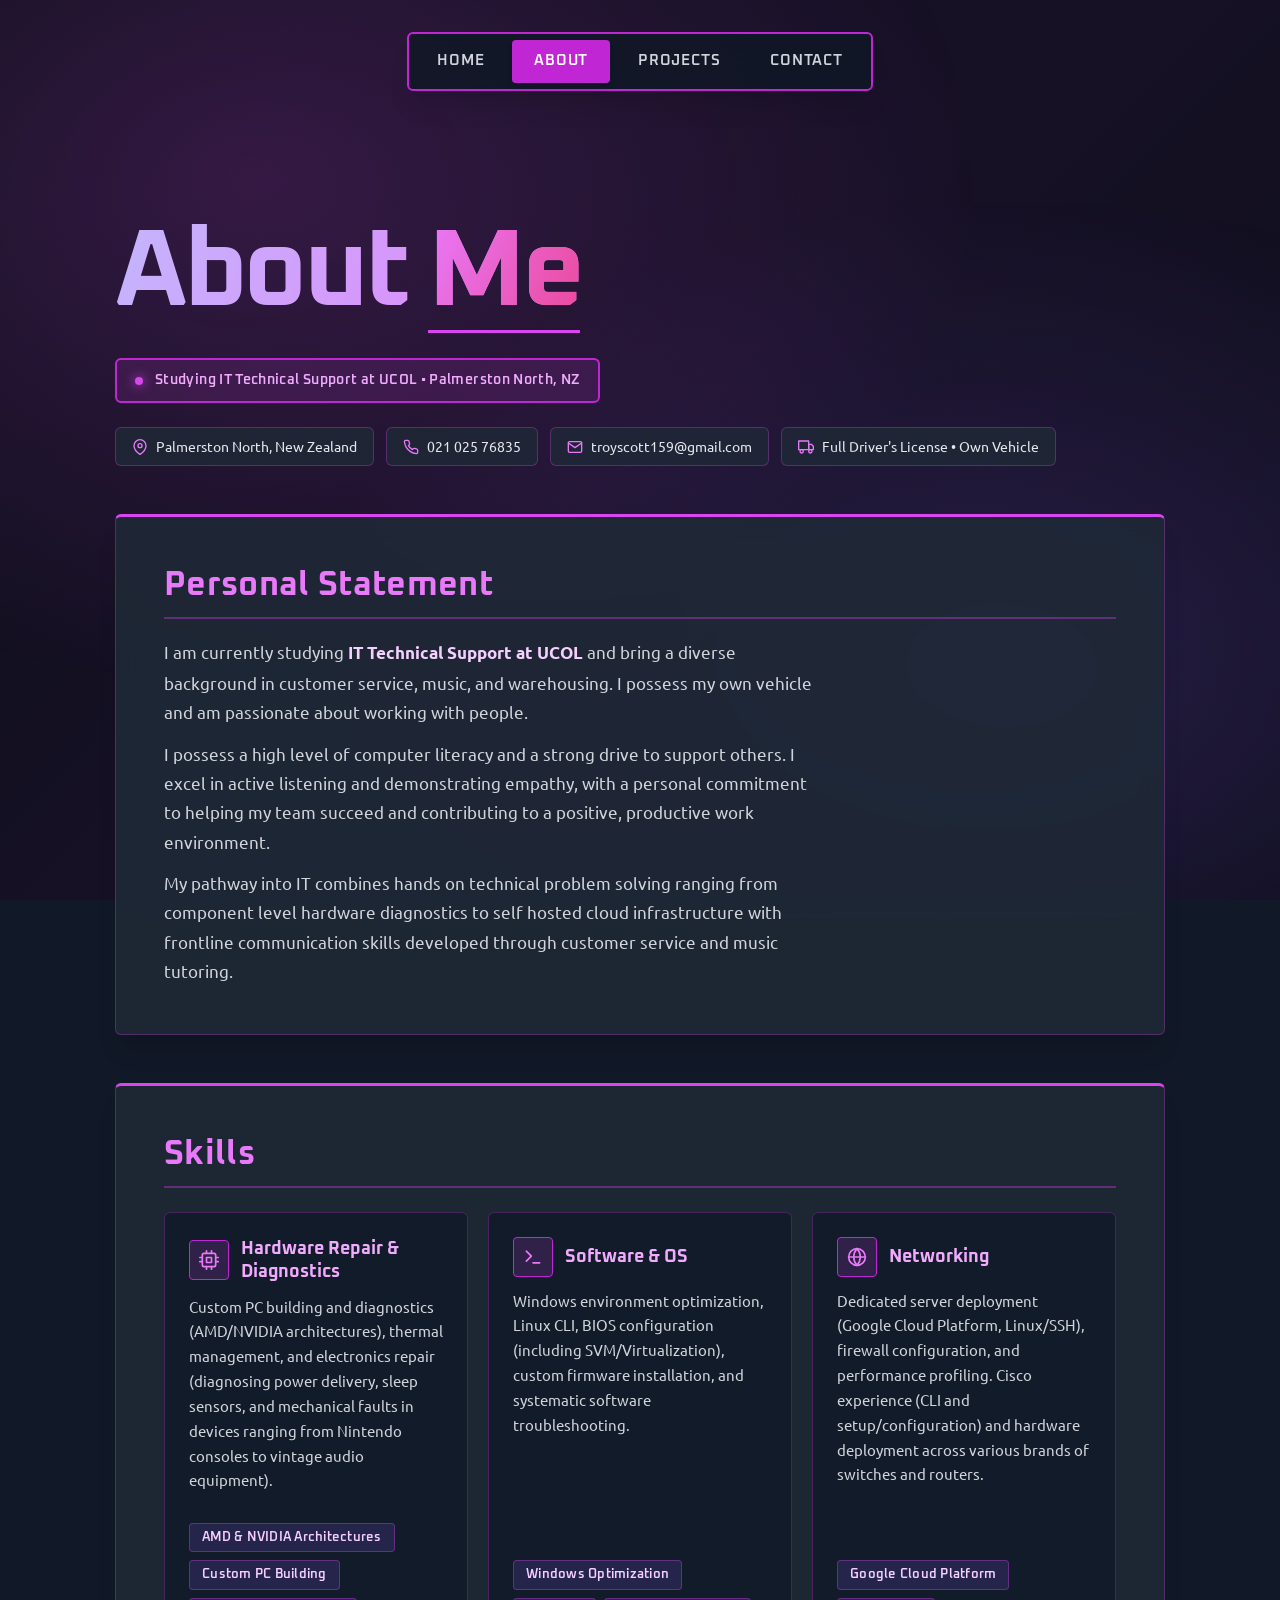
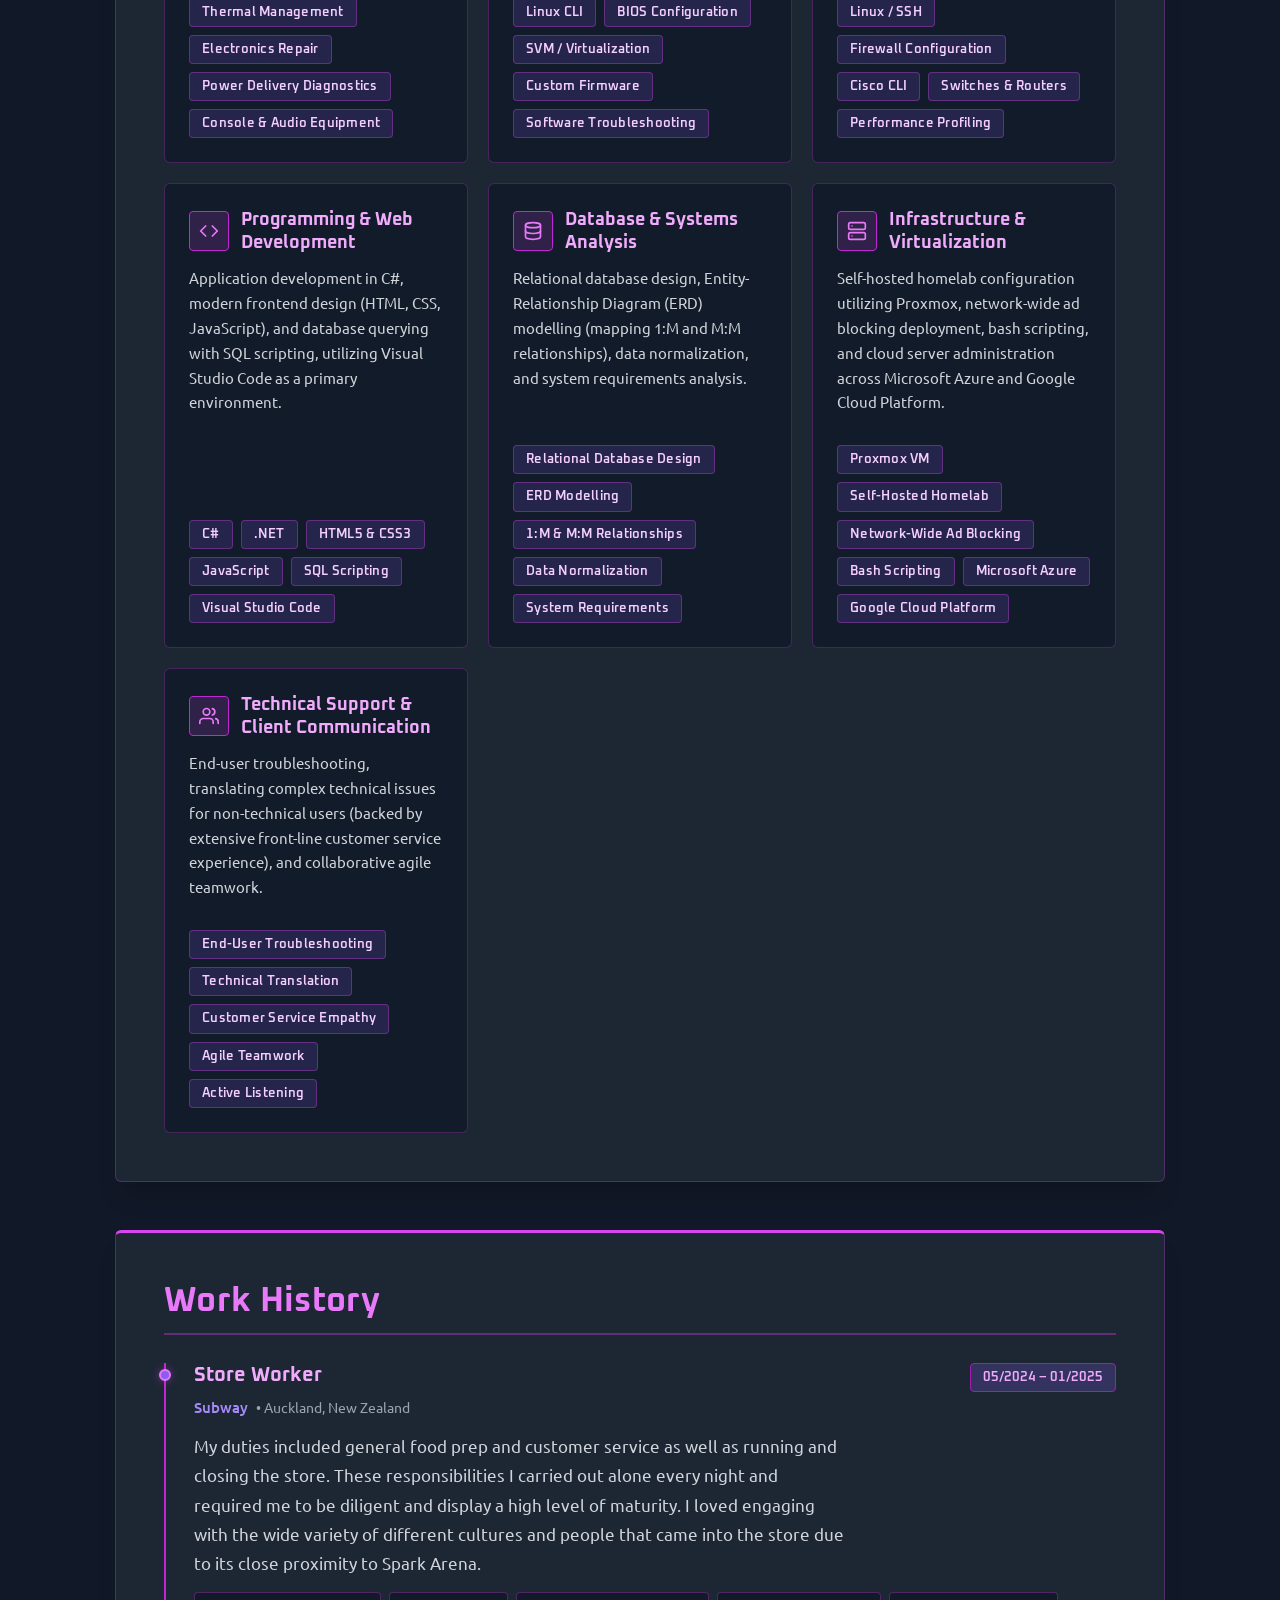
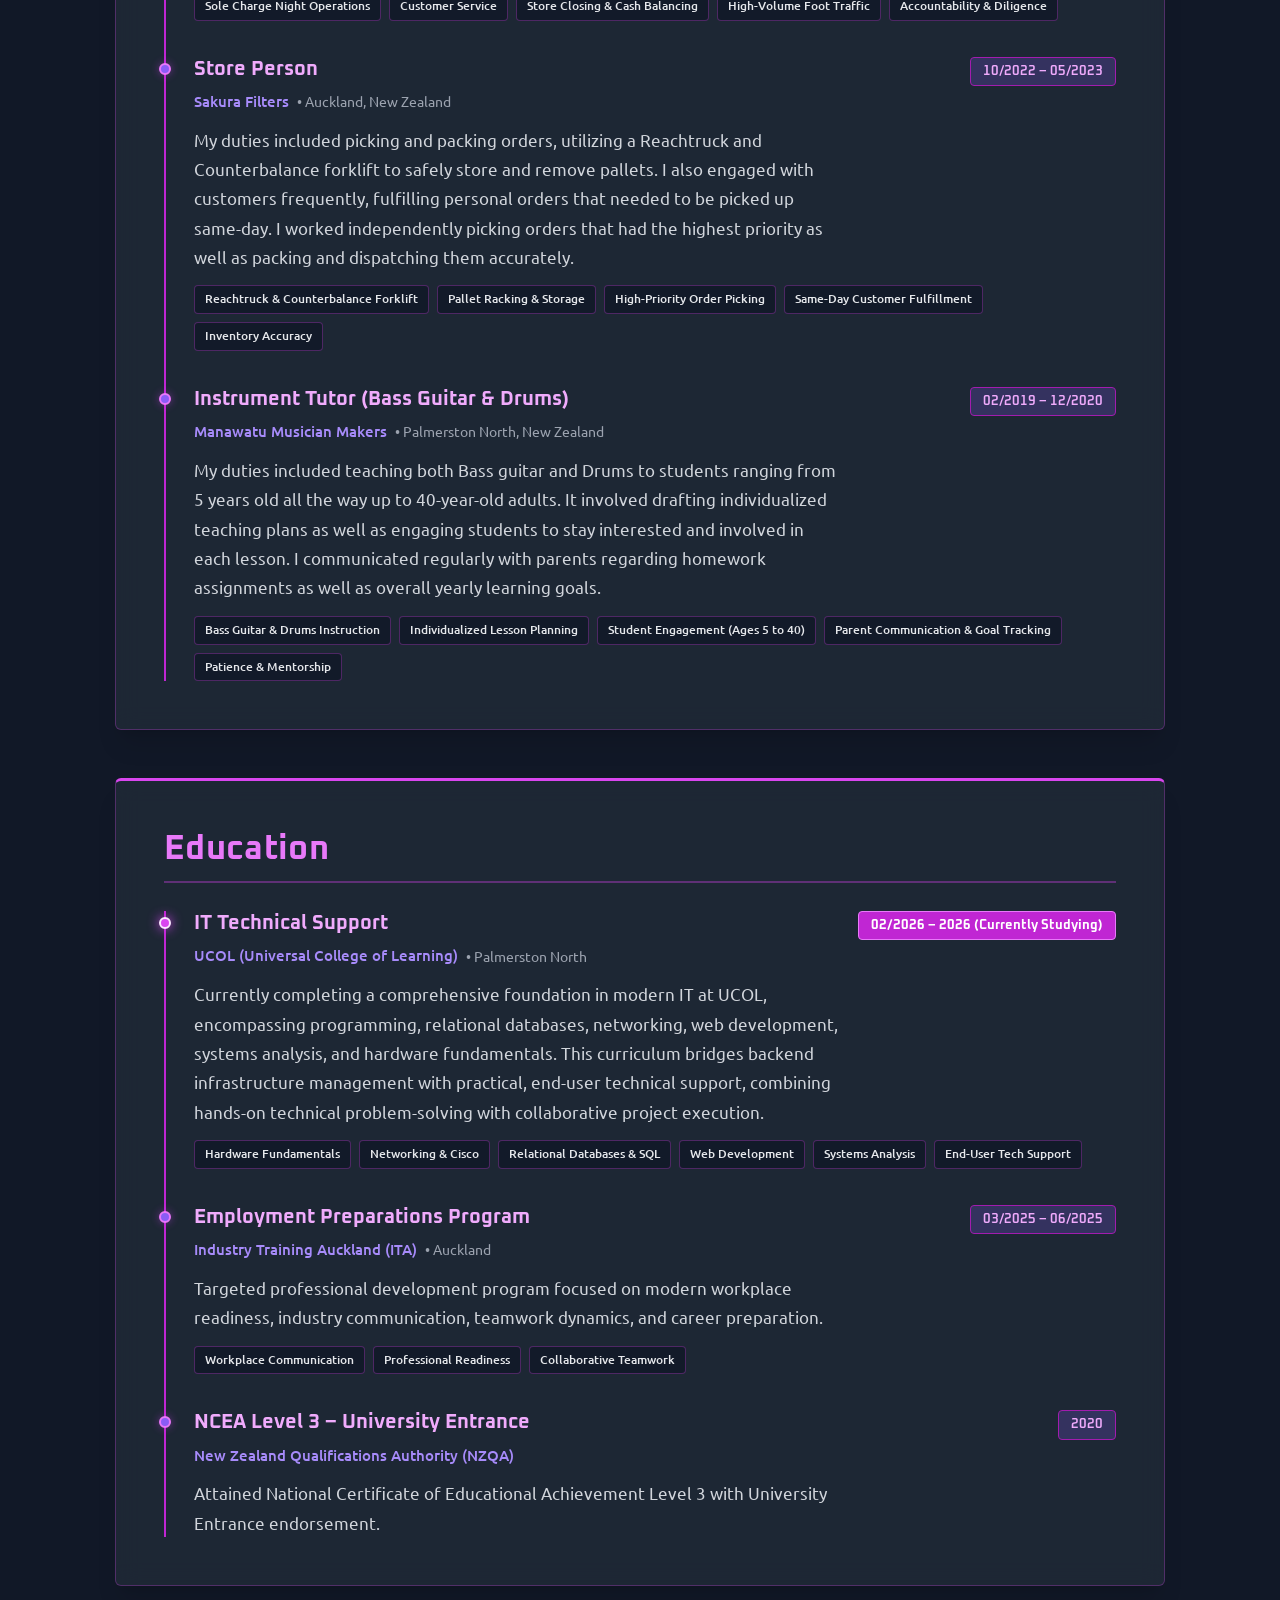
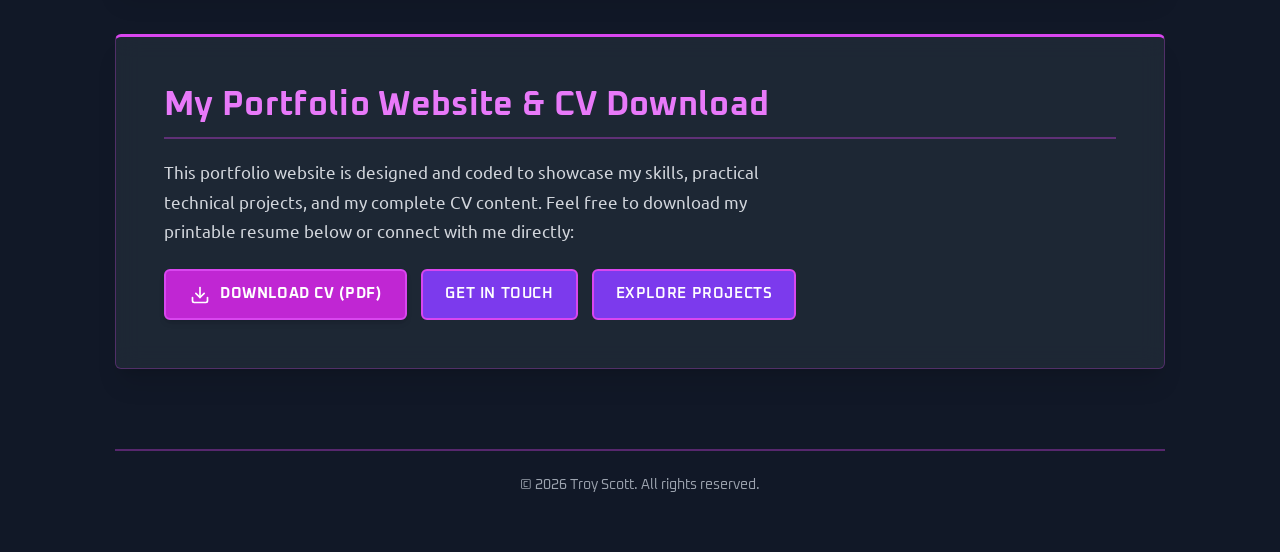
==== commit f5dcdb70: "css visual overhaul" ====
--- a/about.html
+++ b/about.html
@@ -89,10 +89,6 @@
 
         <section class="card" id="skills">
             <h2>Skills</h2>
-            <p>
-                A comprehensive showcase of technical competencies spanning hardware engineering, operating systems,
-                cloud deployment, networking, and software development:
-            </p>
 
             <div class="skills-grid">
                 <div class="skill-card">
@@ -306,10 +302,7 @@
 
         <section class="card" id="experience">
             <h2>Work History</h2>
-            <p>
-                My professional experience encompasses sole-charge store management, high-volume logistics and warehouse
-                operations, and personalized instrumental music tutoring:
-            </p>
+
 
             <div class="timeline">
                 <div class="timeline-item">
@@ -394,10 +387,7 @@
 
         <section class="card" id="education">
             <h2>Education</h2>
-            <p>
-                Structured academic coursework and industry training programs preparing me for enterprise technical
-                support and systems administration:
-            </p>
+
 
             <div class="timeline">
                 <div class="timeline-item active-item">
@@ -496,4 +486,4 @@
     </footer>
 </body>
 
-</html>
+</html>
--- a/style.css
+++ b/style.css
@@ -1,313 +1,1254 @@
-@import url("https://fonts.googleapis.com/css2?family=Space+Grotesk:wght@400;500;600;700&display=swap");
-
-:root {
-    color-scheme: dark;
-    --bg: #080a12;
-    --text: #ffffff;
-    --muted: #ffffff;
-    --mint: #8dffcf;
-    --purple: #ad91ff;
-    --border: rgba(255, 255, 255, 0.12);
+@import url('https://fonts.googleapis.com/css?family=Ubuntu:300,400,500,700|Oxanium:200,300,400,500,600,700,800&display=swap');
+@layer properties;
+@layer theme, base, components, utilities;
+
+@layer theme {
+
+    :root,
+    :host {
+        --font-sans: 'Ubuntu', system-ui, -apple-system, sans-serif;
+        --font-serif: 'Oxanium', system-ui, -apple-system, sans-serif;
+        --font-mono: ui-monospace, SFMono-Regular, Menlo, Monaco, Consolas, 'Liberation Mono', 'Courier New', monospace;
+        --color-red-50: #fef2f2;
+        --color-red-100: #fee2e2;
+        --color-red-200: #fecaca;
+        --color-red-300: #fca5a5;
+        --color-red-400: #f87171;
+        --color-red-500: #ef4444;
+        --color-red-600: #dc2626;
+        --color-red-700: #b91c1c;
+        --color-red-800: #991b1b;
+        --color-red-900: #7f1d1d;
+        --color-red-950: oklch(25.8% 0.092 26.042);
+        --color-orange-50: oklch(98% 0.016 73.684);
+        --color-orange-100: oklch(95.4% 0.038 75.164);
+        --color-orange-200: oklch(90.1% 0.076 70.697);
+        --color-orange-300: oklch(83.7% 0.128 66.29);
+        --color-orange-400: oklch(75% 0.183 55.934);
+        --color-orange-500: oklch(70.5% 0.213 47.604);
+        --color-orange-600: oklch(64.6% 0.222 41.116);
+        --color-orange-700: oklch(55.3% 0.195 38.402);
+        --color-orange-800: oklch(47% 0.157 37.304);
+        --color-orange-900: oklch(40.8% 0.123 38.172);
+        --color-orange-950: oklch(26.6% 0.079 36.259);
+        --color-amber-50: oklch(98.7% 0.022 95.277);
+        --color-amber-100: oklch(96.2% 0.059 95.617);
+        --color-amber-200: oklch(92.4% 0.12 95.746);
+        --color-amber-300: oklch(87.9% 0.169 91.605);
+        --color-amber-400: oklch(82.8% 0.189 84.429);
+        --color-amber-500: oklch(76.9% 0.188 70.08);
+        --color-amber-600: oklch(66.6% 0.179 58.318);
+        --color-amber-700: oklch(55.5% 0.163 48.998);
+        --color-amber-800: oklch(47.3% 0.137 46.201);
+        --color-amber-900: oklch(41.4% 0.112 45.904);
+        --color-amber-950: oklch(27.9% 0.077 45.635);
+        --color-yellow-50: #fffbeb;
+        --color-yellow-100: #fef3c7;
+        --color-yellow-200: #fde68a;
+        --color-yellow-300: #fcd34d;
+        --color-yellow-400: #fbbf24;
+        --color-yellow-500: #f59e0b;
+        --color-yellow-600: #d97706;
+        --color-yellow-700: #b45309;
+        --color-yellow-800: #92400e;
+        --color-yellow-900: #78350f;
+        --color-yellow-950: oklch(28.6% 0.066 53.813);
+        --color-green-50: #ecfdf5;
+        --color-green-100: #d1fae5;
+        --color-green-200: #a7f3d0;
+        --color-green-300: #6ee7b7;
+        --color-green-400: #34d399;
+        --color-green-500: #10b981;
+        --color-green-600: #059669;
+        --color-green-700: #047857;
+        --color-green-800: #065f46;
+        --color-green-900: #064e3b;
+        --color-blue-50: #eff6ff;
+        --color-blue-100: #dbeafe;
+        --color-blue-200: #bfdbfe;
+        --color-blue-300: #93c5fd;
+        --color-blue-400: #60a5fa;
+        --color-blue-500: #3b82f6;
+        --color-blue-600: #2563eb;
+        --color-blue-700: #1d4ed8;
+        --color-blue-800: #1e40af;
+        --color-blue-900: #1e3a8a;
+        --color-purple-50: #f5f3ff;
+        --color-purple-100: #ede9fe;
+        --color-purple-200: #ddd6fe;
+        --color-purple-300: #c4b5fd;
+        --color-purple-400: #a78bfa;
+        --color-purple-500: #8b5cf6;
+        --color-purple-600: #7c3aed;
+        --color-purple-700: #6d28d9;
+        --color-purple-800: #5b21b6;
+        --color-purple-900: #4c1d95;
+        --color-fuchsia-50: #fdf4ff;
+        --color-fuchsia-100: #fae8ff;
+        --color-fuchsia-200: #f5d0fe;
+        --color-fuchsia-300: #f0abfc;
+        --color-fuchsia-400: #e879f9;
+        --color-fuchsia-500: #d946ef;
+        --color-fuchsia-600: #c026d3;
+        --color-fuchsia-700: #a21caf;
+        --color-fuchsia-800: #86198f;
+        --color-fuchsia-900: #701a75;
+        --color-pink-50: #fdf2f8;
+        --color-pink-100: #fce7f3;
+        --color-pink-200: #fbcfe8;
+        --color-pink-300: #f9a8d4;
+        --color-pink-400: #f472b6;
+        --color-pink-500: #ec4899;
+        --color-pink-600: #db2777;
+        --color-pink-700: #be185d;
+        --color-pink-800: #9d174d;
+        --color-pink-900: #831843;
+        --color-gray-50: #f9fafb;
+        --color-gray-100: #f3f4f6;
+        --color-gray-200: #e5e7eb;
+        --color-gray-300: #d1d5db;
+        --color-gray-400: #9ca3af;
+        --color-gray-500: #6b7280;
+        --color-gray-600: #4b5563;
+        --color-gray-700: #374151;
+        --color-gray-800: #1f2937;
+        --color-gray-900: #111827;
+        --color-gray-950: oklch(13% 0.028 261.692);
+        --color-black: #000;
+        --color-white: #fff;
+        --spacing: 0.25rem;
+        --radius-xs: 0.125rem;
+        --radius-sm: 0.25rem;
+        --radius-md: 0.375rem;
+        --radius-lg: 0.5rem;
+        --radius-xl: 0.75rem;
+        --radius-2xl: 1rem;
+        --radius-3xl: 1.5rem;
+        --shadow-sm: 0 1px 3px 0 rgb(0 0 0 / 0.1), 0 1px 2px -1px rgb(0 0 0 / 0.1);
+        --shadow-md: 0 4px 6px -1px rgb(0 0 0 / 0.1), 0 2px 4px -2px rgb(0 0 0 / 0.1);
+        --shadow-lg: 0 10px 15px -3px rgb(0 0 0 / 0.1), 0 4px 6px -4px rgb(0 0 0 / 0.1);
+        --shadow-xl: 0 20px 25px -5px rgb(0 0 0 / 0.1), 0 8px 10px -6px rgb(0 0 0 / 0.1);
+        --shadow-2xl: 0 25px 50px -12px rgb(0 0 0 / 0.25);
+        --default-transition-duration: 150ms;
+        --default-transition-timing-function: cubic-bezier(0.4, 0, 0.2, 1);
+        --default-font-family: var(--font-sans);
+        --default-mono-font-family: var(--font-mono);
+
+        /* Custom Purple / Magenta Theme Palette */
+        --color-primary-50: #fdf4ff;
+        --color-primary-100: #fae8ff;
+        --color-primary-200: #f5d0fe;
+        --color-primary-300: #f0abfc;
+        --color-primary-400: #e879f9;
+        --color-primary-500: #d946ef;
+        --color-primary-600: #c026d3;
+        --color-primary-700: #a21caf;
+        --color-primary-800: #86198f;
+        --color-primary-900: #701a75;
+
+        --color-secondary-50: #f5f3ff;
+        --color-secondary-100: #ede9fe;
+        --color-secondary-200: #ddd6fe;
+        --color-secondary-300: #c4b5fd;
+        --color-secondary-400: #a78bfa;
+        --color-secondary-500: #8b5cf6;
+        --color-secondary-600: #7c3aed;
+        --color-secondary-700: #6d28d9;
+        --color-secondary-800: #5b21b6;
+        --color-secondary-900: #4c1d95;
+
+        --color-color3-50: #fdf2f8;
+        --color-color3-100: #fce7f3;
+        --color-color3-200: #fbcfe8;
+        --color-color3-300: #f9a8d4;
+        --color-color3-400: #f472b6;
+        --color-color3-500: #ec4899;
+        --color-color3-600: #db2777;
+        --color-color3-700: #be185d;
+        --color-color3-800: #9d174d;
+        --color-color3-900: #831843;
+
+        --color-color4-50: #f5f3ff;
+        --color-color4-100: #ede9fe;
+        --color-color4-200: #ddd6fe;
+        --color-color4-300: #c4b5fd;
+        --color-color4-400: #a78bfa;
+        --color-color4-500: #8b5cf6;
+        --color-color4-600: #7c3aed;
+        --color-color4-700: #6d28d9;
+        --color-color4-800: #5b21b6;
+        --color-color4-900: #4c1d95;
+
+        --background-image-design-image: linear-gradient(135deg, #0d0f1a 0%, #171126 50%, #0b0d17 100%);
+        --background-image-design-image-large: linear-gradient(135deg, #0d0f1a 0%, #171126 50%, #0b0d17 100%);
+
+        /* Mapped aliases for portfolio compatibility */
+        color-scheme: dark;
+        --bg: var(--color-gray-900);
+        --bg-elevated: var(--color-gray-800);
+        --text: var(--color-gray-50);
+        --muted: var(--color-gray-300);
+        --accent: var(--color-primary-500);
+        --accent-light: var(--color-primary-300);
+        --accent-dark: var(--color-primary-600);
+        --secondary: var(--color-secondary-500);
+        --border: rgba(217, 70, 239, 0.28);
+    }
 }
 
-* {
-    box-sizing: border-box;
+@layer base {
+
+    *,
+    ::after,
+    ::before,
+    ::backdrop,
+    ::file-selector-button {
+        box-sizing: border-box;
+        margin: 0;
+        padding: 0;
+        border: 0 solid;
+    }
+
+    html,
+    :host {
+        min-height: 100vh;
+        line-height: 1.5;
+        scroll-behavior: smooth;
+        -webkit-text-size-adjust: 100%;
+        tab-size: 4;
+        font-family: var(--default-font-family, ui-sans-serif, system-ui, sans-serif);
+        -webkit-tap-highlight-color: transparent;
+    }
+
+    body {
+        min-height: 100vh;
+        padding: 32px clamp(16px, 5vw, 96px);
+        overflow-x: clip;
+        background-color: var(--color-gray-900);
+        color: var(--color-white);
+        font-family: var(--font-sans);
+        -webkit-font-smoothing: antialiased;
+        position: relative;
+        isolation: isolate;
+    }
+
+    /* Simple gradient backdrop matching the purple/magenta theme */
+    body::before {
+        content: "";
+        position: fixed;
+        inset: 0;
+        z-index: -2;
+        pointer-events: none;
+        background: var(--background-image-design-image);
+    }
+
+    body::after {
+        content: "";
+        position: fixed;
+        inset: 0;
+        z-index: -1;
+        pointer-events: none;
+        background:
+            radial-gradient(ellipse at 20% 20%, rgba(217, 70, 239, 0.18), transparent 50%),
+            radial-gradient(ellipse at 80% 75%, rgba(139, 92, 246, 0.18), transparent 50%);
+    }
+
+    h1,
+    h2,
+    h3,
+    h4,
+    h5,
+    h6 {
+        font-family: var(--font-serif);
+        font-weight: 700;
+        line-height: 1.25;
+        color: var(--color-primary-300);
+    }
+
+    a {
+        color: inherit;
+        text-decoration: inherit;
+    }
+
+    b,
+    strong {
+        font-weight: 700;
+        color: var(--color-primary-200);
+    }
+
+    code,
+    kbd,
+    samp,
+    pre {
+        font-family: var(--default-mono-font-family);
+        font-size: 1em;
+    }
+
+    ol,
+    ul,
+    menu {
+        list-style: none;
+    }
+
+    img,
+    svg,
+    video,
+    canvas,
+    audio,
+    iframe,
+    embed,
+    object {
+        display: block;
+        vertical-align: middle;
+    }
+
+    img,
+    video {
+        max-width: 100%;
+        height: auto;
+    }
+
+    button,
+    input,
+    select,
+    optgroup,
+    textarea {
+        font: inherit;
+        color: inherit;
+        background-color: transparent;
+    }
+
+    input:where([type='text']),
+    input:where(:not([type])),
+    input:where([type='email']),
+    input:where([type='url']),
+    input:where([type='password']),
+    input:where([type='number']),
+    input:where([type='tel']),
+    textarea,
+    select {
+        appearance: none;
+        background-color: rgba(17, 24, 39, 0.85);
+        color: var(--color-white);
+        border-color: var(--color-gray-600);
+        border-width: 1px;
+        border-style: solid;
+        border-radius: var(--radius-md);
+        padding: 0.65rem 0.85rem;
+        font-size: 1rem;
+        line-height: 1.5rem;
+        transition: border-color 150ms cubic-bezier(0.4, 0, 0.2, 1), box-shadow 150ms cubic-bezier(0.4, 0, 0.2, 1);
+    }
+
+    input:focus,
+    textarea:focus,
+    select:focus {
+        outline: 2px solid transparent;
+        outline-offset: 2px;
+        border-color: var(--color-primary-500);
+        box-shadow: 0 0 0 2px rgba(217, 70, 239, 0.35);
+    }
+
+    input::placeholder,
+    textarea::placeholder {
+        color: var(--color-gray-400);
+        opacity: 1;
+    }
+
+    ::selection {
+        background: var(--color-primary-500);
+        color: var(--color-white);
+    }
+
+    a:focus-visible,
+    button:focus-visible {
+        outline: 2px solid var(--color-primary-500);
+        outline-offset: 4px;
+        border-radius: var(--radius-sm);
+    }
 }
 
-html {
-    min-height: 100%;
-    scroll-behavior: smooth;
+/* =========================================================
+   COMPONENT STYLES MAPPED TO PORTFOLIO HTML
+   ========================================================= */
+@layer components {
+
+    /* Navigation Bar */
+    nav {
+        width: fit-content;
+        max-width: 100%;
+        margin: 0 auto;
+        padding: 6px;
+        border: 2px solid var(--color-primary-600);
+        border-radius: var(--radius-md);
+        background-color: rgba(17, 24, 39, 0.9);
+        backdrop-filter: blur(16px);
+        -webkit-backdrop-filter: blur(16px);
+        box-shadow: var(--shadow-xl);
+    }
+
+    nav ul {
+        display: flex;
+        flex-wrap: wrap;
+        justify-content: center;
+        gap: 6px;
+        padding: 0;
+        margin: 0;
+    }
+
+    nav a {
+        display: block;
+        padding: 10px 22px;
+        border-radius: var(--radius-sm);
+        color: var(--color-gray-300);
+        font-family: var(--font-serif);
+        font-size: 0.95rem;
+        font-weight: 600;
+        text-transform: uppercase;
+        letter-spacing: 0.05em;
+        transition:
+            color var(--default-transition-duration) var(--default-transition-timing-function),
+            background-color var(--default-transition-duration) var(--default-transition-timing-function),
+            box-shadow var(--default-transition-duration) var(--default-transition-timing-function);
+    }
+
+    nav a:hover {
+        color: var(--color-primary-300);
+        background-color: rgba(217, 70, 239, 0.14);
+    }
+
+    nav a[aria-current="page"] {
+        background-color: var(--color-primary-600);
+        color: var(--color-white);
+        box-shadow: var(--shadow-md);
+    }
+
+    /* Main Layout Container */
+    main {
+        max-width: min(1050px, 100%);
+        width: 100%;
+        margin: 0 auto;
+        padding: clamp(56px, 10vw, 160px) 0 80px;
+    }
+
+    #projects {
+        margin-top: 24px;
+    }
+
+    section {
+        scroll-margin-top: 32px;
+    }
+
+    /* Page Header & Headings */
+    header h1 {
+        max-width: 100%;
+        margin: 0;
+        font-family: var(--font-serif);
+        font-size: clamp(2.2rem, 8.5vw, 7.5rem);
+        font-weight: 700;
+        line-height: 1.02;
+        letter-spacing: -0.04em;
+        text-wrap: balance;
+        background: linear-gradient(115deg, var(--color-secondary-300) 0%, var(--color-primary-400) 55%, var(--color-color3-400) 100%);
+        background-clip: text;
+        -webkit-background-clip: text;
+        color: transparent;
+        text-transform: capitalize;
+    }
+
+    header h1 span {
+        background: linear-gradient(115deg, var(--color-primary-400), var(--color-color3-500));
+        background-clip: text;
+        -webkit-background-clip: text;
+        color: transparent;
+        border-bottom: 3px solid var(--color-primary-500);
+        padding-bottom: 2px;
+    }
+
+    /* Status Badge (About Page) */
+    .status {
+        display: inline-flex;
+        align-items: center;
+        gap: 12px;
+        margin: 28px 0 0;
+        padding: 10px 18px;
+        border: 2px solid var(--color-primary-600);
+        border-radius: var(--radius-md);
+        background-color: rgba(217, 70, 239, 0.12);
+        color: var(--color-primary-300);
+        font-family: var(--font-serif);
+        font-size: 0.9rem;
+        font-weight: 600;
+        letter-spacing: 0.025em;
+    }
+
+    .status::before {
+        content: "";
+        flex-shrink: 0;
+        width: 8px;
+        height: 8px;
+        border-radius: 50%;
+        background-color: var(--color-primary-500);
+        box-shadow: 0 0 12px var(--color-primary-500);
+        animation: pulse 2s cubic-bezier(0.4, 0, 0.6, 1) infinite;
+    }
+
+    /* Quick Info Bar (About Page) */
+    .quick-info-bar {
+        display: flex;
+        flex-wrap: wrap;
+        gap: 12px;
+        margin-top: 24px;
+    }
+
+    .quick-info-item {
+        display: inline-flex;
+        align-items: center;
+        gap: 8px;
+        padding: 8px 16px;
+        background-color: rgba(31, 41, 55, 0.85);
+        border: 1px solid rgba(217, 70, 239, 0.3);
+        border-radius: var(--radius-md);
+        font-size: 0.875rem;
+        color: var(--color-gray-200);
+        transition: border-color 150ms ease, background-color 150ms ease;
+    }
+
+    .quick-info-item:hover {
+        border-color: var(--color-primary-500);
+        background-color: rgba(31, 41, 55, 1);
+    }
+
+    .quick-info-item svg {
+        color: var(--color-primary-400);
+        flex-shrink: 0;
+    }
+
+    .quick-info-item a {
+        color: inherit;
+        text-decoration: none;
+    }
+
+    .quick-info-item a:hover {
+        color: var(--color-primary-300);
+        text-decoration: underline;
+    }
+
+    /* Home Page Navigation Cards */
+    .nav-cards {
+        display: flex;
+        flex-direction: column;
+        gap: 20px;
+        margin-top: 56px;
+    }
+
+    .nav-card {
+        position: relative;
+        overflow: hidden;
+        display: flex;
+        align-items: center;
+        gap: 24px;
+        padding: clamp(24px, 4vw, 36px);
+        border: 1px solid rgba(217, 70, 239, 0.3);
+        border-left: 4px solid var(--color-primary-500);
+        border-radius: var(--radius-md);
+        background-color: rgba(31, 41, 55, 0.88);
+        backdrop-filter: blur(12px);
+        -webkit-backdrop-filter: blur(12px);
+        box-shadow: var(--shadow-xl);
+        text-decoration: none;
+        color: var(--color-white);
+        transition:
+            transform 200ms var(--default-transition-timing-function),
+            border-color 200ms var(--default-transition-timing-function),
+            background-color 200ms var(--default-transition-timing-function),
+            box-shadow 200ms var(--default-transition-timing-function);
+    }
+
+    @media (hover: hover) {
+        .nav-card:hover {
+            transform: translateY(-4px);
+            border-color: var(--color-primary-500);
+            background-color: rgba(31, 41, 55, 0.98);
+            box-shadow: var(--shadow-2xl);
+        }
+
+        .nav-card:hover .nav-card-icon {
+            background-color: var(--color-primary-500);
+            color: var(--color-white);
+        }
+
+        .nav-card:hover .nav-card-arrow {
+            transform: translateX(5px);
+            color: var(--color-primary-400);
+        }
+    }
+
+    .nav-card-icon {
+        flex-shrink: 0;
+        width: 56px;
+        height: 56px;
+        border-radius: var(--radius-md);
+        background-color: rgba(217, 70, 239, 0.14);
+        border: 1px solid var(--color-primary-600);
+        display: flex;
+        align-items: center;
+        justify-content: center;
+        color: var(--color-primary-400);
+        transition: background-color 200ms ease, color 200ms ease;
+    }
+
+    .nav-card-body {
+        flex: 1;
+        min-width: 0;
+    }
+
+    .nav-card-body h2 {
+        margin: 0 0 6px;
+        font-family: var(--font-serif);
+        font-size: clamp(1.35rem, 2.5vw, 1.75rem);
+        font-weight: 700;
+        color: var(--color-primary-300);
+    }
+
+    .nav-card-body p {
+        margin: 0;
+        font-size: 1rem;
+        color: var(--color-gray-300);
+        line-height: 1.6;
+    }
+
+    .nav-card-arrow {
+        flex-shrink: 0;
+        color: var(--color-gray-400);
+        transition: transform 200ms ease, color 200ms ease;
+    }
+
+    /* Content Cards (.card) */
+    .card {
+        position: relative;
+        overflow: hidden;
+        margin-top: 48px;
+        padding: clamp(24px, 4.5vw, 48px);
+        border: 1px solid rgba(217, 70, 239, 0.28);
+        border-top: 3px solid var(--color-primary-500);
+        border-radius: var(--radius-md);
+        background-color: rgba(31, 41, 55, 0.88);
+        backdrop-filter: blur(12px);
+        -webkit-backdrop-filter: blur(12px);
+        box-shadow: var(--shadow-xl);
+        transition:
+            transform 200ms var(--default-transition-timing-function),
+            border-color 200ms var(--default-transition-timing-function),
+            box-shadow 200ms var(--default-transition-timing-function);
+    }
+
+    @media (hover: hover) {
+        .card:hover {
+            transform: translateY(-3px);
+            border-color: var(--color-primary-500);
+            box-shadow: var(--shadow-2xl);
+        }
+    }
+
+    .card h2 {
+        margin: 0 0 18px;
+        padding-bottom: 10px;
+        border-bottom: 2px solid rgba(217, 70, 239, 0.35);
+        font-family: var(--font-serif);
+        font-size: clamp(1.5rem, 3vw, 2.1rem);
+        font-weight: 700;
+        color: var(--color-primary-400);
+        letter-spacing: 0.01em;
+    }
+
+    .card p {
+        max-width: min(65ch, 100%);
+        margin: 12px 0 0;
+        color: var(--color-gray-300);
+        font-size: 1.05rem;
+        line-height: 1.75;
+    }
+
+    .card a:not(.download-btn):not(.secondary-btn):not(.portfolio-btn):not(.github-btn) {
+        color: var(--color-primary-400);
+        text-decoration: underline;
+        text-decoration-color: rgba(217, 70, 239, 0.45);
+        text-underline-offset: 4px;
+        transition: color 150ms ease, text-decoration-color 150ms ease;
+    }
+
+    .card a:not(.download-btn):not(.secondary-btn):not(.portfolio-btn):not(.github-btn):hover {
+        color: var(--color-primary-300);
+        text-decoration-color: var(--color-primary-300);
+    }
+
+    /* Hardware specs list inside #hardware card */
+    #hardware ul {
+        margin-top: 16px;
+        display: flex;
+        flex-direction: column;
+        gap: 10px;
+    }
+
+    #hardware li {
+        padding: 10px 14px;
+        background-color: rgba(17, 24, 39, 0.65);
+        border-left: 3px solid var(--color-primary-500);
+        border-radius: var(--radius-sm);
+        color: var(--color-gray-200);
+        font-size: 0.98rem;
+    }
+
+    #hardware li strong {
+        color: var(--color-primary-400);
+        margin-right: 6px;
+    }
+
+    /* Skills Grid & Skill Cards */
+    .skills-grid {
+        display: grid;
+        grid-template-columns: repeat(auto-fit, minmax(300px, 1fr));
+        gap: 20px;
+        margin-top: 24px;
+    }
+
+    .skill-card {
+        background-color: rgba(17, 24, 39, 0.75);
+        border: 1px solid rgba(217, 70, 239, 0.25);
+        border-radius: var(--radius-md);
+        padding: 24px;
+        display: flex;
+        flex-direction: column;
+        justify-content: space-between;
+        transition: transform 200ms ease, border-color 200ms ease, box-shadow 200ms ease;
+    }
+
+    .skill-card:hover {
+        transform: translateY(-3px);
+        border-color: var(--color-primary-500);
+        box-shadow: var(--shadow-lg);
+    }
+
+    .skill-card-top {
+        margin-bottom: 14px;
+    }
+
+    .skill-card-header {
+        display: flex;
+        align-items: center;
+        gap: 12px;
+        margin-bottom: 12px;
+    }
+
+    .skill-icon-wrapper {
+        width: 40px;
+        height: 40px;
+        border-radius: var(--radius-sm);
+        background-color: rgba(217, 70, 239, 0.15);
+        border: 1px solid var(--color-primary-600);
+        display: flex;
+        align-items: center;
+        justify-content: center;
+        color: var(--color-primary-400);
+        flex-shrink: 0;
+    }
+
+    .skill-card h3 {
+        margin: 0;
+        font-family: var(--font-serif);
+        font-size: 1.15rem;
+        font-weight: 700;
+        color: var(--color-primary-300);
+    }
+
+    .skill-card p {
+        font-size: 0.94rem;
+        line-height: 1.65;
+        color: var(--color-gray-300);
+        margin: 0;
+        max-width: 100%;
+    }
+
+    .skill-card .tech-stack {
+        margin: 16px 0 0;
+    }
+
+    /* Tech Stack Pills */
+    .tech-stack {
+        display: flex;
+        gap: 8px;
+        list-style: none;
+        padding: 0;
+        margin: 16px 0;
+        flex-wrap: wrap;
+    }
+
+    .tech-stack li {
+        background-color: rgba(139, 92, 246, 0.16);
+        color: var(--color-primary-200);
+        border: 1px solid rgba(217, 70, 239, 0.35);
+        padding: 4px 12px;
+        border-radius: var(--radius-sm);
+        font-family: var(--font-serif);
+        font-size: 0.8rem;
+        font-weight: 600;
+        letter-spacing: 0.02em;
+    }
+
+    /* Work & Education Timeline */
+    .timeline {
+        position: relative;
+        margin-top: 28px;
+        padding-left: 28px;
+        border-left: 2px solid var(--color-primary-600);
+        display: flex;
+        flex-direction: column;
+        gap: 36px;
+    }
+
+    .timeline-item {
+        position: relative;
+    }
+
+    .timeline-item::before {
+        content: "";
+        position: absolute;
+        left: -35px;
+        top: 6px;
+        width: 12px;
+        height: 12px;
+        border-radius: 50%;
+        background-color: var(--color-secondary-500);
+        border: 2px solid var(--color-primary-400);
+        box-shadow: 0 0 8px rgba(217, 70, 239, 0.45);
+    }
+
+    .timeline-item.active-item::before {
+        background-color: var(--color-primary-500);
+        border-color: var(--color-primary-100);
+        box-shadow: 0 0 12px var(--color-primary-500);
+    }
+
+    .timeline-header {
+        display: flex;
+        flex-wrap: wrap;
+        align-items: baseline;
+        justify-content: space-between;
+        gap: 10px;
+        margin-bottom: 4px;
+    }
+
+    .timeline-role {
+        font-family: var(--font-serif);
+        font-size: 1.25rem;
+        font-weight: 700;
+        color: var(--color-primary-300);
+        margin: 0;
+    }
+
+    .timeline-meta {
+        display: flex;
+        align-items: center;
+        gap: 8px;
+    }
+
+    .timeline-date {
+        display: inline-block;
+        padding: 4px 12px;
+        border-radius: var(--radius-sm);
+        font-family: var(--font-serif);
+        font-size: 0.8rem;
+        font-weight: 600;
+        background-color: rgba(139, 92, 246, 0.22);
+        color: var(--color-primary-300);
+        border: 1px solid var(--color-primary-700);
+        white-space: nowrap;
+    }
+
+    .timeline-date.current {
+        background-color: var(--color-primary-600);
+        color: var(--color-white);
+        border-color: var(--color-primary-400);
+        font-weight: 700;
+    }
+
+    .timeline-company {
+        display: flex;
+        align-items: center;
+        flex-wrap: wrap;
+        gap: 8px;
+        color: var(--color-secondary-400);
+        font-size: 0.95rem;
+        font-weight: 500;
+        margin: 0 0 12px;
+    }
+
+    .timeline-location {
+        color: var(--color-gray-400);
+        font-size: 0.85rem;
+        font-weight: 400;
+    }
+
+    .timeline-desc {
+        font-size: 0.95rem;
+        line-height: 1.7;
+        color: var(--color-gray-300);
+        margin: 0;
+        max-width: 100%;
+    }
+
+    .timeline-tags {
+        display: flex;
+        flex-wrap: wrap;
+        gap: 8px;
+        margin: 14px 0 0;
+        padding: 0;
+        list-style: none;
+    }
+
+    .timeline-tags li {
+        background-color: rgba(17, 24, 39, 0.8);
+        border: 1px solid rgba(217, 70, 239, 0.3);
+        color: var(--color-gray-200);
+        padding: 4px 10px;
+        border-radius: var(--radius-sm);
+        font-size: 0.78rem;
+        font-weight: 500;
+    }
+
+    /* Buttons (Download, Secondary, Portfolio, GitHub) */
+    .cv-callout-actions {
+        display: flex;
+        flex-wrap: wrap;
+        gap: 14px;
+        margin-top: 24px;
+    }
+
+    .download-btn,
+    .portfolio-btn {
+        display: inline-flex;
+        align-items: center;
+        justify-content: center;
+        gap: 10px;
+        background-color: var(--color-primary-600);
+        color: var(--color-white);
+        padding: 12px 24px;
+        border: 2px solid var(--color-primary-500);
+        border-radius: var(--radius-md);
+        font-family: var(--font-serif);
+        font-size: 0.95rem;
+        font-weight: 700;
+        text-transform: uppercase;
+        letter-spacing: 0.04em;
+        cursor: pointer;
+        text-decoration: none;
+        box-shadow: var(--shadow-md);
+        transition: background-color 150ms ease, border-color 150ms ease, color 150ms ease, transform 150ms ease;
+    }
+
+    .download-btn:hover,
+    .portfolio-btn:hover {
+        background-color: var(--color-primary-500);
+        border-color: var(--color-primary-400);
+        color: var(--color-white);
+        transform: translateY(-2px);
+    }
+
+    .download-btn svg {
+        flex-shrink: 0;
+    }
+
+    .secondary-btn,
+    .github-btn {
+        display: inline-flex;
+        align-items: center;
+        justify-content: center;
+        gap: 8px;
+        background-color: var(--color-secondary-600);
+        color: var(--color-white);
+        border: 2px solid var(--color-primary-500);
+        padding: 12px 22px;
+        border-radius: var(--radius-md);
+        font-family: var(--font-serif);
+        font-size: 0.95rem;
+        font-weight: 600;
+        text-transform: uppercase;
+        letter-spacing: 0.04em;
+        text-decoration: none;
+        transition: background-color 150ms ease, border-color 150ms ease, transform 150ms ease;
+    }
+
+    .github-btn {
+        margin-top: 12px;
+    }
+
+    .secondary-btn:hover,
+    .github-btn:hover {
+        background-color: var(--color-secondary-500);
+        border-color: var(--color-primary-300);
+        color: var(--color-white);
+        transform: translateY(-2px);
+    }
+
+    /* Code Showcase Window (Projects Page) */
+    .code-window {
+        background-color: var(--color-gray-900);
+        border: 1px solid rgba(217, 70, 239, 0.35);
+        border-radius: var(--radius-md);
+        margin: 20px 0;
+        box-shadow: var(--shadow-lg);
+        overflow: hidden;
+    }
+
+    .code-header {
+        background-color: rgba(31, 41, 55, 0.95);
+        border-bottom: 1px solid rgba(217, 70, 239, 0.25);
+        padding: 10px 14px;
+        display: flex;
+        align-items: center;
+        gap: 8px;
+    }
+
+    .dot {
+        width: 10px;
+        height: 10px;
+        border-radius: 50%;
+    }
+
+    .dot.red {
+        background-color: var(--color-red-500);
+    }
+
+    .dot.yellow {
+        background-color: var(--color-yellow-500);
+    }
+
+    .dot.green {
+        background-color: var(--color-green-500);
+    }
+
+    .filename {
+        color: var(--color-primary-300);
+        font-size: 0.8rem;
+        margin-left: 8px;
+        font-family: var(--font-mono);
+    }
+
+    .code-window pre {
+        margin: 0;
+        padding: 16px;
+        overflow-x: auto;
+    }
+
+    .code-window code {
+        color: var(--color-gray-200);
+        font-family: var(--font-mono);
+        font-size: 0.9rem;
+        line-height: 1.5;
+    }
+
+    /* Video Gallery (Projects Page) */
+    .video-gallery {
+        display: flex;
+        flex-direction: row;
+        gap: 20px;
+        flex-wrap: wrap;
+        margin-top: 20px;
+    }
+
+    .video-container {
+        flex: 1 1 calc(50% - 10px);
+        min-width: 250px;
+    }
+
+    .video-container iframe {
+        width: 100%;
+        height: auto;
+        aspect-ratio: 16 / 9;
+        border-radius: var(--radius-md);
+        border: 2px solid var(--color-primary-600);
+        box-shadow: var(--shadow-lg);
+    }
+
+    /* Contact Form & Details (Contact Page) */
+    .contact-form {
+        margin-top: 24px;
+    }
+
+    .form-group {
+        margin-bottom: 20px;
+    }
+
+    .form-group label {
+        display: block;
+        margin-bottom: 8px;
+        font-family: var(--font-serif);
+        font-weight: 600;
+        color: var(--color-primary-300);
+        letter-spacing: 0.02em;
+    }
+
+    .form-input {
+        width: 100%;
+    }
+
+    textarea.form-input {
+        resize: vertical;
+    }
+
+    .contact-list {
+        list-style-type: none;
+        padding-left: 0;
+        margin-top: 20px;
+        display: flex;
+        flex-direction: column;
+        gap: 12px;
+    }
+
+    .contact-list li {
+        padding: 10px 14px;
+        background-color: rgba(17, 24, 39, 0.65);
+        border-left: 3px solid var(--color-primary-500);
+        border-radius: var(--radius-sm);
+        color: var(--color-gray-200);
+    }
+
+    .contact-list strong {
+        display: inline-block;
+        width: 90px;
+        font-family: var(--font-serif);
+        color: var(--color-primary-400);
+    }
+
+    /* Footer */
+    footer {
+        max-width: min(1050px, 100%);
+        width: 100%;
+        margin: 0 auto;
+        padding: 24px 0;
+        border-top: 2px solid rgba(217, 70, 239, 0.35);
+        color: var(--color-gray-400);
+        font-family: var(--font-serif);
+        font-size: 0.85rem;
+        text-align: center;
+    }
+
+    /* Responsive Adjustments */
+    @media (max-width: 640px) {
+        .timeline {
+            padding-left: 20px;
+        }
+
+        .timeline-item::before {
+            left: -27px;
+        }
+
+        .skills-grid {
+            grid-template-columns: 1fr;
+        }
+    }
+
+    @media (max-width: 480px) {
+        nav a {
+            padding: 8px 12px;
+            font-size: 0.8rem;
+        }
+
+        .status {
+            font-size: 0.78rem;
+        }
+
+        .card {
+            padding: clamp(18px, 5vw, 28px);
+        }
+
+        .card h2 {
+            font-size: clamp(1.3rem, 5vw, 1.75rem);
+        }
+
+        header h1 {
+            font-size: clamp(2rem, 10vw, 3.25rem);
+        }
+
+        .cv-callout-actions {
+            flex-direction: column;
+            align-items: stretch;
+        }
+
+        .download-btn,
+        .secondary-btn,
+        .portfolio-btn {
+            width: 100%;
+            justify-content: center;
+        }
+
+        .quick-info-bar {
+            flex-direction: column;
+            align-items: flex-start;
+        }
+
+        .nav-card {
+            gap: 16px;
+        }
+
+        .nav-card-icon {
+            width: 44px;
+            height: 44px;
+        }
+
+        .nav-card-icon svg {
+            width: 22px;
+            height: 22px;
+        }
+
+        .nav-card-arrow {
+            display: none;
+        }
+    }
 }
 
-body {
-    margin: 0;
-    min-height: 100svh;
-    padding: 32px clamp(16px, 5vw, 96px);
-    overflow-x: clip;
-    background: var(--bg);
-    color: var(--text);
-    font-family: "Space Grotesk", sans-serif;
-    -webkit-font-smoothing: antialiased;
-    isolation: isolate;
+/* =========================================================
+   UTILITIES & ANIMATIONS FROM TEMPLATE
+   ========================================================= */
+@layer utilities {
+    .poster {
+        z-index: 0;
+    }
 }
 
-body::before {
-    content: "";
-    position: fixed;
-    inset: -25%;
-    z-index: -2;
-    pointer-events: none;
-    background:
-        radial-gradient(ellipse at 25% 30%,
-            rgba(126, 79, 255, 0.26),
-            transparent 42%),
-        radial-gradient(ellipse at 80% 65%,
-            rgba(58, 232, 179, 0.16),
-            transparent 40%);
-    animation: atmosphere 18s ease-in-out infinite alternate;
+@keyframes spin {
+    to {
+        transform: rotate(360deg);
+    }
 }
 
-body::after {
-    content: "";
-    position: fixed;
-    inset: 0;
-    z-index: -1;
-    pointer-events: none;
-    background-image:
-        linear-gradient(rgba(255, 255, 255, 0.035) 1px, transparent 1px),
-        linear-gradient(90deg, rgba(255, 255, 255, 0.035) 1px, transparent 1px);
-    background-size: 64px 64px;
-    mask-image: linear-gradient(black, transparent 85%);
-}
-
-nav {
-    width: fit-content;
-    max-width: 100%;
-    margin: 0 auto;
-    padding: 8px;
-    border: 1px solid var(--border);
-    border-radius: 100px;
-    background: rgba(20, 23, 38, 0.75);
-    backdrop-filter: blur(24px);
-    -webkit-backdrop-filter: blur(24px);
-    box-shadow:
-        0 12px 40px rgba(0, 0, 0, 0.25),
-        inset 0 1px 0 rgba(255, 255, 255, 0.08);
-}
-
-nav ul {
-    display: flex;
-    flex-wrap: wrap;
-    justify-content: center;
-    gap: 4px;
-    padding: 0;
-    margin: 0;
-    list-style: none;
-}
-
-nav a {
-    display: block;
-    padding: 12px 22px;
-    border-radius: 100px;
-    color: var(--muted);
-    text-decoration: none;
-    font-size: 0.9rem;
-    font-weight: 500;
-    transition:
-        color 180ms ease,
-        background 180ms ease,
-        box-shadow 180ms ease;
-}
-
-nav a:hover,
-nav a[aria-current="page"] {
-    background: var(--mint);
-    color: var(--bg);
-    box-shadow: 0 0 24px rgba(141, 255, 207, 0.18);
-}
-
-main {
-    max-width: min(1050px, 100%);
-    width: 100%;
-    margin: 0 auto;
-    padding: clamp(56px, 10vw, 160px) 0 80px;
-}
-
-h1 {
-    max-width: 100%;
-    margin: 0;
-    font-size: clamp(2.2rem, 8.5vw, 7.5rem);
-    font-weight: 700;
-    line-height: 1.02;
-    letter-spacing: -0.065em;
-    text-wrap: balance;
-}
-
-h1 span {
-    background: linear-gradient(110deg,
-            var(--mint),
-            #b8dcff 45%,
-            var(--purple));
-    background-clip: text;
-    -webkit-background-clip: text;
-    color: transparent;
-}
-
-.status {
-    display: inline-flex;
-    align-items: center;
-    gap: 12px;
-    margin: 32px 0 0;
-    padding: 12px 18px;
-    border: 1px solid rgba(141, 255, 207, 0.22);
-    border-radius: 100px;
-    background: rgba(141, 255, 207, 0.06);
-    color: var(--mint);
-    font-size: 0.85rem;
-    font-weight: 500;
-}
-
-.status::before {
-    content: "";
-    flex-shrink: 0;
-    width: 8px;
-    height: 8px;
-    border-radius: 50%;
-    background: var(--mint);
-    box-shadow: 0 0 14px var(--mint);
-    animation: pulse 2.5s ease-in-out infinite;
-}
-
-.card {
-    position: relative;
-    overflow: hidden;
-    margin-top: 64px;
-    padding: clamp(28px, 5vw, 56px);
-    border: 1px solid var(--border);
-    border-radius: 28px;
-    background: linear-gradient(135deg,
-            rgba(255, 255, 255, 0.07),
-            rgba(255, 255, 255, 0.025));
-    backdrop-filter: blur(20px);
-    -webkit-backdrop-filter: blur(20px);
-    box-shadow: 0 24px 80px rgba(0, 0, 0, 0.18);
-    transition:
-        transform 250ms ease,
-        border-color 250ms ease,
-        box-shadow 250ms ease;
-}
-
-.card::before {
-    content: "";
-    position: absolute;
-    top: 0;
-    left: 10%;
-    right: 10%;
-    height: 1px;
-    background: linear-gradient(90deg,
-            transparent,
-            var(--purple),
-            var(--mint),
-            transparent);
-}
-
-.card h2 {
-    margin: 0 0 18px;
-    font-size: clamp(1.6rem, 3vw, 2.2rem);
-    letter-spacing: -0.04em;
-}
-
-.card p {
-    max-width: min(60ch, 100%);
-    margin: 12px 0 0;
-    color: var(--muted);
-    font-size: 1.05rem;
-    line-height: 1.8;
-}
-
-.card a:not(.download-btn):not(.secondary-btn):not(.portfolio-btn) {
-    color: var(--mint);
-    text-decoration-color: rgba(141, 255, 207, 0.4);
-    text-underline-offset: 5px;
-    transition: text-decoration-color 180ms ease;
-}
-
-.card a:not(.download-btn):not(.secondary-btn):not(.portfolio-btn):hover {
-    text-decoration-color: var(--mint);
-}
-
-#projects {
-    margin-top: 24px;
-}
-
-section {
-    scroll-margin-top: 32px;
-}
-
-footer {
-    max-width: min(1050px, 100%);
-    width: 100%;
-    margin: 0 auto;
-    padding: 24px 0;
-    border-top: 1px solid var(--border);
-    color: var(--muted);
-    font-size: 0.8rem;
-}
-
-a:focus-visible {
-    outline: 2px solid var(--mint);
-    outline-offset: 5px;
-    border-radius: 4px;
-}
-
-::selection {
-    background: var(--mint);
-    color: var(--bg);
-}
-
-@media (hover: hover) {
-    .card:hover {
-        transform: translateY(-5px);
-        border-color: rgba(173, 145, 255, 0.4);
-        box-shadow: 0 28px 80px rgba(0, 0, 0, 0.3);
-    }
-}
-
-@media (max-width: 480px) {
-    nav a {
-        padding: 10px 12px;
-        font-size: 0.8rem;
-    }
-
-    .status {
-        font-size: 0.75rem;
-    }
-
-    .card {
-        border-radius: 16px;
-        padding: clamp(18px, 5vw, 28px);
-    }
-
-    .card h2 {
-        font-size: clamp(1.3rem, 5vw, 1.8rem);
-    }
-
-    h1 {
-        font-size: clamp(1.9rem, 11vw, 3.5rem);
-        letter-spacing: -0.04em;
-    }
-
-    .cv-callout-actions {
-        flex-direction: column;
-        align-items: flex-start;
-    }
-
-    .download-btn,
-    .secondary-btn {
-        width: 100%;
-        justify-content: center;
-    }
-
-    .quick-info-bar {
-        flex-direction: column;
-        align-items: flex-start;
-    }
-}
-
-@keyframes atmosphere {
-    from {
-        transform: translate3d(-2%, -2%, 0);
-    }
-
-    to {
-        transform: translate3d(3%, 4%, 0);
+@keyframes ping {
+
+    75%,
+    100% {
+        transform: scale(2);
+        opacity: 0;
     }
 }
 
 @keyframes pulse {
     50% {
         opacity: 0.5;
-        box-shadow: 0 0 4px var(--mint);
+    }
+}
+
+@keyframes bounce {
+
+    0%,
+    100% {
+        transform: translateY(-25%);
+        animation-timing-function: cubic-bezier(0.8, 0, 1, 1);
+    }
+
+    50% {
+        transform: none;
+        animation-timing-function: cubic-bezier(0, 0, 0.2, 1);
     }
 }
 
@@ -322,599 +1263,4 @@
         animation: none !important;
         transition: none !important;
     }
-}
-
-.contact-list {
-    list-style-type: none;
-    padding-left: 0;
-}
-
-.contact-list li {
-    margin-bottom: 10px;
-}
-
-.contact-list strong {
-    display: inline-block;
-    width: 80px;
-}
-
-.contact-form {
-    margin-top: 20px;
-}
-
-.form-group {
-    margin-bottom: 20px;
-}
-
-.form-group label {
-    display: block;
-    margin-bottom: 8px;
-    font-weight: 600;
-}
-
-.form-input {
-    width: 100%;
-    padding: 12px;
-    border: 1px solid #ccc;
-    border-radius: 5px;
-    font-family: inherit;
-    font-size: 1rem;
-    box-sizing: border-box;
-}
-
-textarea.form-input {
-    resize: vertical;
-}
-
-.form-input:focus {
-    outline: none;
-    border-color: #007BFF;
-    box-shadow: 0 0 5px rgba(0, 123, 255, 0.3);
-}
-
-.video-gallery {
-    display: flex;
-    flex-direction: row;
-    gap: 20px;
-    flex-wrap: wrap;
-    margin-top: 20px;
-}
-
-.video-container {
-    flex: 1 1 calc(50% - 10px);
-    min-width: 250px;
-}
-
-.video-container iframe {
-    width: 100%;
-    height: auto;
-    aspect-ratio: 16 / 9;
-    border-radius: 12px;
-    box-shadow: 0 4px 8px rgba(0, 0, 0, 0.3);
-}
-
-.tech-stack {
-    display: flex;
-    gap: 10px;
-    list-style: none;
-    padding: 0;
-    margin: 15px 0;
-    flex-wrap: wrap;
-}
-
-.tech-stack li {
-    background-color: #2a2a35;
-    color: #a5b4fc;
-    padding: 5px 12px;
-    border-radius: 20px;
-    font-size: 0.85rem;
-    font-weight: bold;
-}
-
-.code-window {
-    background-color: #1e1e1e;
-    border-radius: 8px;
-    margin: 20px 0;
-    box-shadow: 0 4px 12px rgba(0, 0, 0, 0.4);
-    overflow: hidden;
-}
-
-.code-header {
-    background-color: #2d2d2d;
-    padding: 8px 12px;
-    display: flex;
-    align-items: center;
-    gap: 6px;
-}
-
-.dot {
-    width: 10px;
-    height: 10px;
-    border-radius: 50%;
-}
-
-.dot.red {
-    background-color: #ff5f56;
-}
-
-.dot.yellow {
-    background-color: #ffbd2e;
-}
-
-.dot.green {
-    background-color: #27c93f;
-}
-
-.filename {
-    color: #858585;
-    font-size: 0.8rem;
-    margin-left: 10px;
-    font-family: monospace;
-}
-
-.code-window pre {
-    margin: 0;
-    padding: 15px;
-    overflow-x: auto;
-}
-
-.code-window code {
-    color: #d4d4d4;
-    font-family: 'Courier New', Courier, monospace;
-    font-size: 0.9rem;
-    line-height: 1.4;
-}
-
-.github-btn {
-    display: inline-block;
-    margin-top: 10px;
-    padding: 10px 18px;
-    background-color: rgba(255, 255, 255, 0.08);
-    color: var(--text);
-    border: 1px solid var(--border);
-    text-decoration: none;
-    font-weight: 600;
-    border-radius: 8px;
-    transition: all 0.2s ease;
-}
-
-.github-btn:hover {
-    background-color: rgba(255, 255, 255, 0.16);
-    border-color: var(--mint);
-    color: var(--mint);
-}
-
-.portfolio-btn {
-    display: inline-flex;
-    align-items: center;
-    justify-content: center;
-    gap: 8px;
-    padding: 12px 24px;
-    background: var(--mint);
-    color: var(--bg);
-    border: none;
-    border-radius: 8px;
-    font-family: inherit;
-    font-size: 1rem;
-    font-weight: 700;
-    cursor: pointer;
-    text-decoration: none;
-    transition: transform 0.2s ease, box-shadow 0.2s ease, background 0.2s ease;
-    box-shadow: 0 4px 16px rgba(141, 255, 207, 0.25);
-}
-
-.portfolio-btn:hover {
-    transform: translateY(-2px);
-    box-shadow: 0 6px 22px rgba(141, 255, 207, 0.4);
-    background: #a8ffd9;
-}
-
-.download-btn {
-    display: inline-flex;
-    align-items: center;
-    gap: 10px;
-    background-color: var(--mint);
-    color: var(--bg);
-    padding: 12px 24px;
-    text-decoration: none;
-    font-weight: 700;
-    border-radius: 100px;
-    font-size: 0.95rem;
-    box-shadow: 0 4px 18px rgba(141, 255, 207, 0.25);
-    transition: transform 0.2s ease, box-shadow 0.2s ease, background-color 0.2s ease;
-}
-
-.download-btn:hover {
-    background-color: #a8ffd9;
-    transform: translateY(-2px);
-    box-shadow: 0 8px 24px rgba(141, 255, 207, 0.45);
-    color: var(--bg);
-}
-
-.download-btn svg {
-    flex-shrink: 0;
-}
-
-.secondary-btn {
-    display: inline-flex;
-    align-items: center;
-    gap: 8px;
-    background: rgba(255, 255, 255, 0.05);
-    color: var(--text);
-    border: 1px solid var(--border);
-    padding: 12px 22px;
-    text-decoration: none;
-    font-weight: 600;
-    border-radius: 100px;
-    font-size: 0.95rem;
-    transition: all 0.2s ease;
-}
-
-.secondary-btn:hover {
-    background: rgba(173, 145, 255, 0.15);
-    border-color: var(--purple);
-    color: #ffffff;
-    transform: translateY(-2px);
-}
-
-.quick-info-bar {
-    display: flex;
-    flex-wrap: wrap;
-    gap: 10px;
-    margin-top: 24px;
-}
-
-.quick-info-item {
-    display: inline-flex;
-    align-items: center;
-    gap: 8px;
-    padding: 8px 16px;
-    background: rgba(255, 255, 255, 0.04);
-    border: 1px solid var(--border);
-    border-radius: 100px;
-    font-size: 0.85rem;
-    color: var(--text);
-    transition: border-color 0.2s ease, background 0.2s ease;
-}
-
-.quick-info-item:hover {
-    border-color: rgba(141, 255, 207, 0.35);
-    background: rgba(255, 255, 255, 0.07);
-}
-
-.quick-info-item svg {
-    color: var(--mint);
-    flex-shrink: 0;
-}
-
-.quick-info-item a {
-    color: inherit;
-    text-decoration: none;
-}
-
-.quick-info-item a:hover {
-    color: var(--mint);
-    text-decoration: underline;
-}
-
-.skills-grid {
-    display: grid;
-    grid-template-columns: repeat(auto-fit, minmax(310px, 1fr));
-    gap: 20px;
-    margin-top: 24px;
-}
-
-.skill-card {
-    background: rgba(255, 255, 255, 0.03);
-    border: 1px solid var(--border);
-    border-radius: 20px;
-    padding: 24px;
-    display: flex;
-    flex-direction: column;
-    justify-content: space-between;
-    transition: transform 0.2s ease, border-color 0.2s ease, box-shadow 0.2s ease;
-}
-
-.skill-card:hover {
-    transform: translateY(-3px);
-    border-color: rgba(141, 255, 207, 0.35);
-    box-shadow: 0 12px 30px rgba(0, 0, 0, 0.25);
-}
-
-.skill-card-top {
-    margin-bottom: 14px;
-}
-
-.skill-card-header {
-    display: flex;
-    align-items: center;
-    gap: 12px;
-    margin-bottom: 12px;
-}
-
-.skill-icon-wrapper {
-    width: 38px;
-    height: 38px;
-    border-radius: 10px;
-    background: rgba(141, 255, 207, 0.1);
-    border: 1px solid rgba(141, 255, 207, 0.25);
-    display: flex;
-    align-items: center;
-    justify-content: center;
-    color: var(--mint);
-    flex-shrink: 0;
-}
-
-.skill-card h3 {
-    margin: 0;
-    font-size: 1.15rem;
-    font-weight: 600;
-    color: var(--text);
-    letter-spacing: -0.02em;
-}
-
-.skill-card p {
-    font-size: 0.92rem;
-    line-height: 1.65;
-    color: var(--muted);
-    margin: 0;
-    max-width: 100%;
-}
-
-.skill-card .tech-stack {
-    margin: 16px 0 0;
-}
-
-.timeline {
-    position: relative;
-    margin-top: 28px;
-    padding-left: 28px;
-    border-left: 2px solid rgba(173, 145, 255, 0.22);
-    display: flex;
-    flex-direction: column;
-    gap: 36px;
-}
-
-.timeline-item {
-    position: relative;
-}
-
-.timeline-item::before {
-    content: "";
-    position: absolute;
-    left: -35px;
-    top: 6px;
-    width: 12px;
-    height: 12px;
-    border-radius: 50%;
-    background: var(--purple);
-    border: 2px solid var(--bg);
-    box-shadow: 0 0 10px rgba(173, 145, 255, 0.5);
-}
-
-.timeline-item.active-item::before {
-    background: var(--mint);
-    box-shadow: 0 0 12px var(--mint);
-}
-
-.timeline-header {
-    display: flex;
-    flex-wrap: wrap;
-    align-items: baseline;
-    justify-content: space-between;
-    gap: 10px;
-    margin-bottom: 4px;
-}
-
-.timeline-role {
-    font-size: 1.25rem;
-    font-weight: 700;
-    color: var(--text);
-    margin: 0;
-    letter-spacing: -0.02em;
-}
-
-.timeline-meta {
-    display: flex;
-    align-items: center;
-    gap: 8px;
-}
-
-.timeline-date {
-    display: inline-block;
-    padding: 3px 12px;
-    border-radius: 100px;
-    font-size: 0.8rem;
-    font-weight: 600;
-    background: rgba(173, 145, 255, 0.12);
-    color: var(--purple);
-    border: 1px solid rgba(173, 145, 255, 0.25);
-    white-space: nowrap;
-}
-
-.timeline-date.current {
-    background: rgba(141, 255, 207, 0.12);
-    color: var(--mint);
-    border-color: rgba(141, 255, 207, 0.3);
-}
-
-.timeline-company {
-    display: flex;
-    align-items: center;
-    gap: 8px;
-    color: var(--purple);
-    font-size: 0.95rem;
-    font-weight: 500;
-    margin: 0 0 12px;
-}
-
-.timeline-location {
-    color: var(--muted);
-    font-size: 0.85rem;
-    font-weight: 400;
-}
-
-.timeline-desc {
-    font-size: 0.95rem;
-    line-height: 1.7;
-    color: var(--muted);
-    margin: 0;
-    max-width: 100%;
-}
-
-.timeline-tags {
-    display: flex;
-    flex-wrap: wrap;
-    gap: 8px;
-    margin: 14px 0 0;
-    padding: 0;
-    list-style: none;
-}
-
-.timeline-tags li {
-    background: rgba(255, 255, 255, 0.05);
-    border: 1px solid var(--border);
-    color: var(--text);
-    padding: 4px 10px;
-    border-radius: 100px;
-    font-size: 0.78rem;
-    font-weight: 500;
-}
-
-.cv-callout-actions {
-    display: flex;
-    flex-wrap: wrap;
-    gap: 14px;
-    margin-top: 25px;
-}
-
-@media (max-width: 640px) {
-    .timeline {
-        padding-left: 20px;
-    }
-
-    .timeline-item::before {
-        left: -27px;
-    }
-
-    .skills-grid {
-        grid-template-columns: 1fr;
-    }
-}
-
-.nav-cards {
-    display: flex;
-    flex-direction: column;
-    gap: 20px;
-    margin-top: 64px;
-}
-
-.nav-card {
-    position: relative;
-    overflow: hidden;
-    display: flex;
-    align-items: center;
-    gap: 24px;
-    padding: clamp(24px, 4vw, 40px);
-    border: 1px solid var(--border);
-    border-radius: 24px;
-    background: linear-gradient(135deg,
-            rgba(255, 255, 255, 0.07),
-            rgba(255, 255, 255, 0.025));
-    backdrop-filter: blur(20px);
-    -webkit-backdrop-filter: blur(20px);
-    box-shadow: 0 24px 80px rgba(0, 0, 0, 0.18);
-    text-decoration: none;
-    color: var(--text);
-    transition:
-        transform 250ms ease,
-        border-color 250ms ease,
-        box-shadow 250ms ease;
-}
-
-.nav-card::before {
-    content: "";
-    position: absolute;
-    top: 0;
-    left: 10%;
-    right: 10%;
-    height: 1px;
-    background: linear-gradient(90deg,
-            transparent,
-            var(--purple),
-            var(--mint),
-            transparent);
-}
-
-@media (hover: hover) {
-    .nav-card:hover {
-        transform: translateY(-5px);
-        border-color: rgba(141, 255, 207, 0.4);
-        box-shadow: 0 28px 80px rgba(0, 0, 0, 0.3);
-    }
-
-    .nav-card:hover .nav-card-arrow {
-        transform: translateX(5px);
-        color: var(--mint);
-    }
-}
-
-.nav-card-icon {
-    flex-shrink: 0;
-    width: 56px;
-    height: 56px;
-    border-radius: 16px;
-    background: rgba(141, 255, 207, 0.08);
-    border: 1px solid rgba(141, 255, 207, 0.2);
-    display: flex;
-    align-items: center;
-    justify-content: center;
-    color: var(--mint);
-}
-
-.nav-card-body {
-    flex: 1;
-    min-width: 0;
-}
-
-.nav-card-body h2 {
-    margin: 0 0 6px;
-    font-size: clamp(1.3rem, 2.5vw, 1.8rem);
-    letter-spacing: -0.03em;
-    color: #ffffff;
-}
-
-.nav-card-body p {
-    margin: 0;
-    font-size: 0.95rem;
-    color: var(--muted);
-    line-height: 1.6;
-}
-
-.nav-card-arrow {
-    flex-shrink: 0;
-    color: var(--muted);
-    transition: transform 250ms ease, color 250ms ease;
-}
-
-@media (max-width: 480px) {
-    .nav-card {
-        gap: 16px;
-        border-radius: 18px;
-    }
-
-    .nav-card-icon {
-        width: 44px;
-        height: 44px;
-        border-radius: 12px;
-    }
-
-    .nav-card-icon svg {
-        width: 22px;
-        height: 22px;
-    }
-
-    .nav-card-arrow {
-        display: none;
-    }
 }
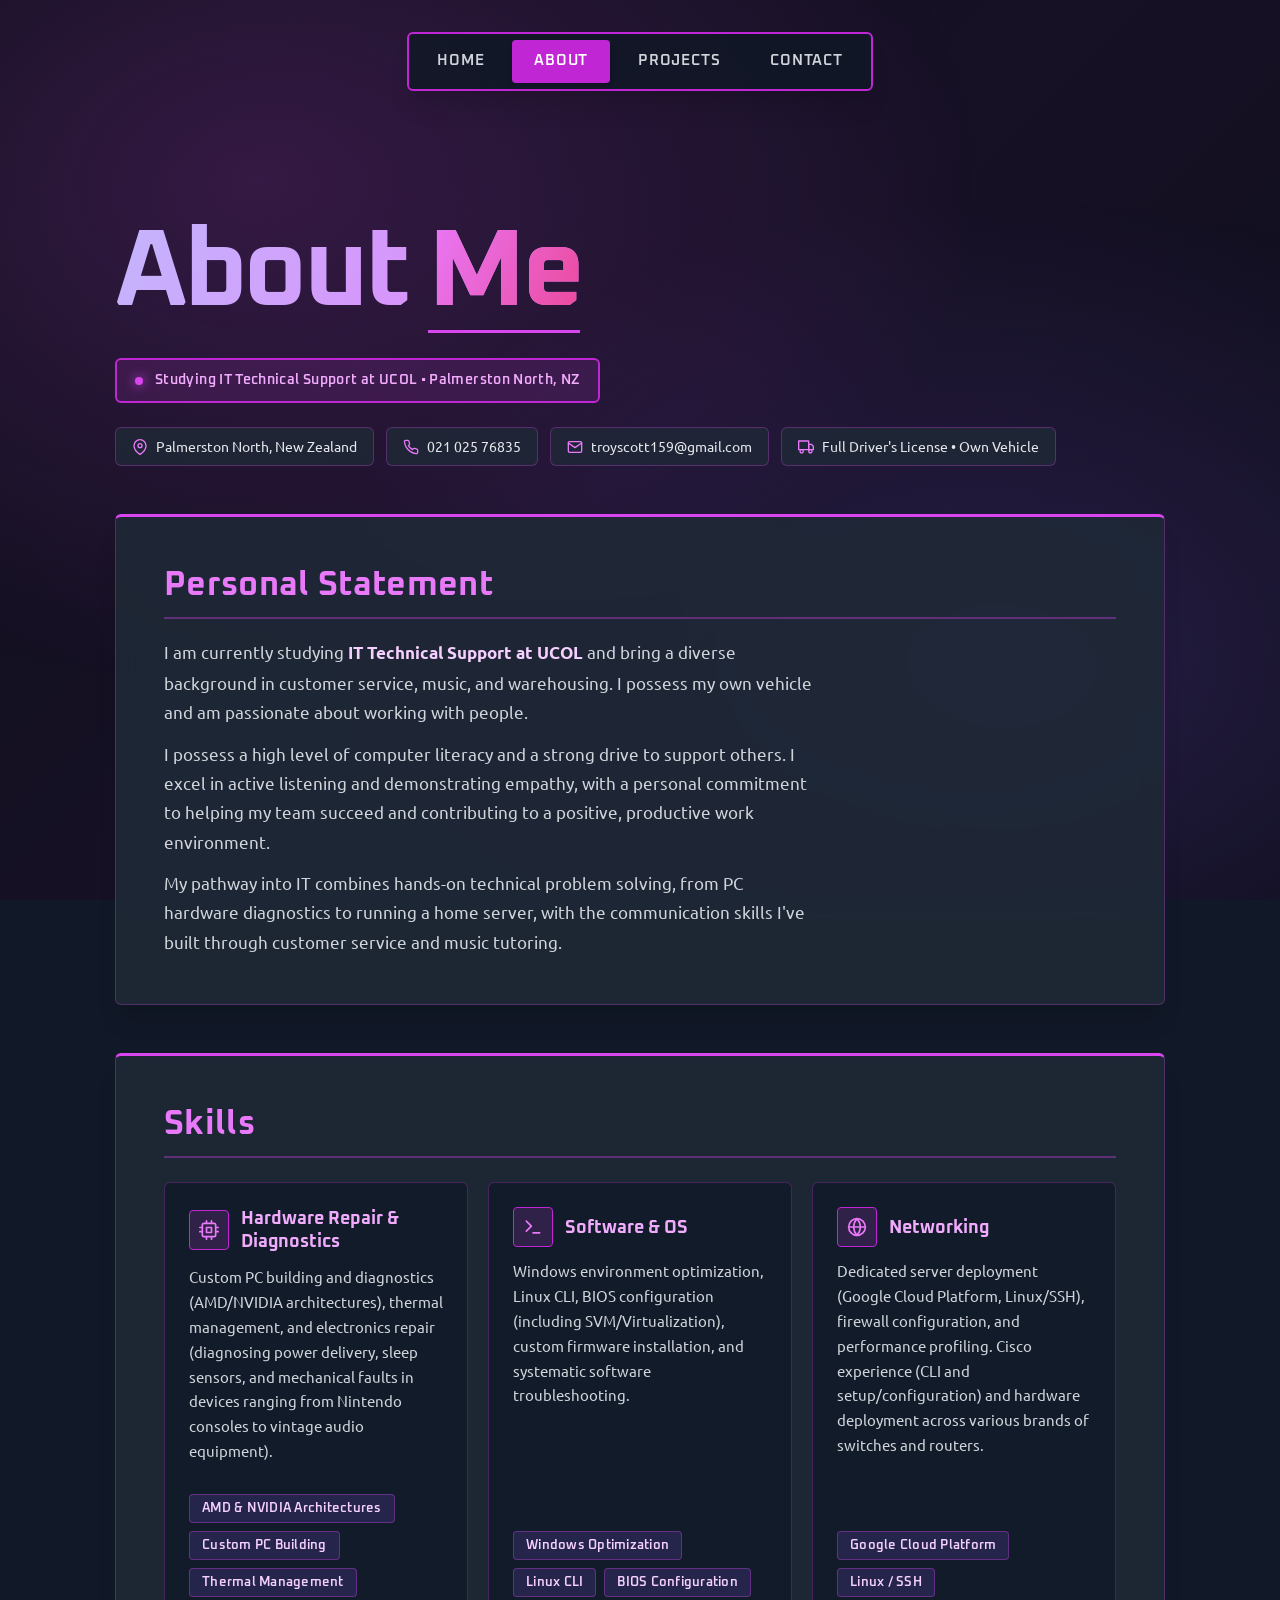
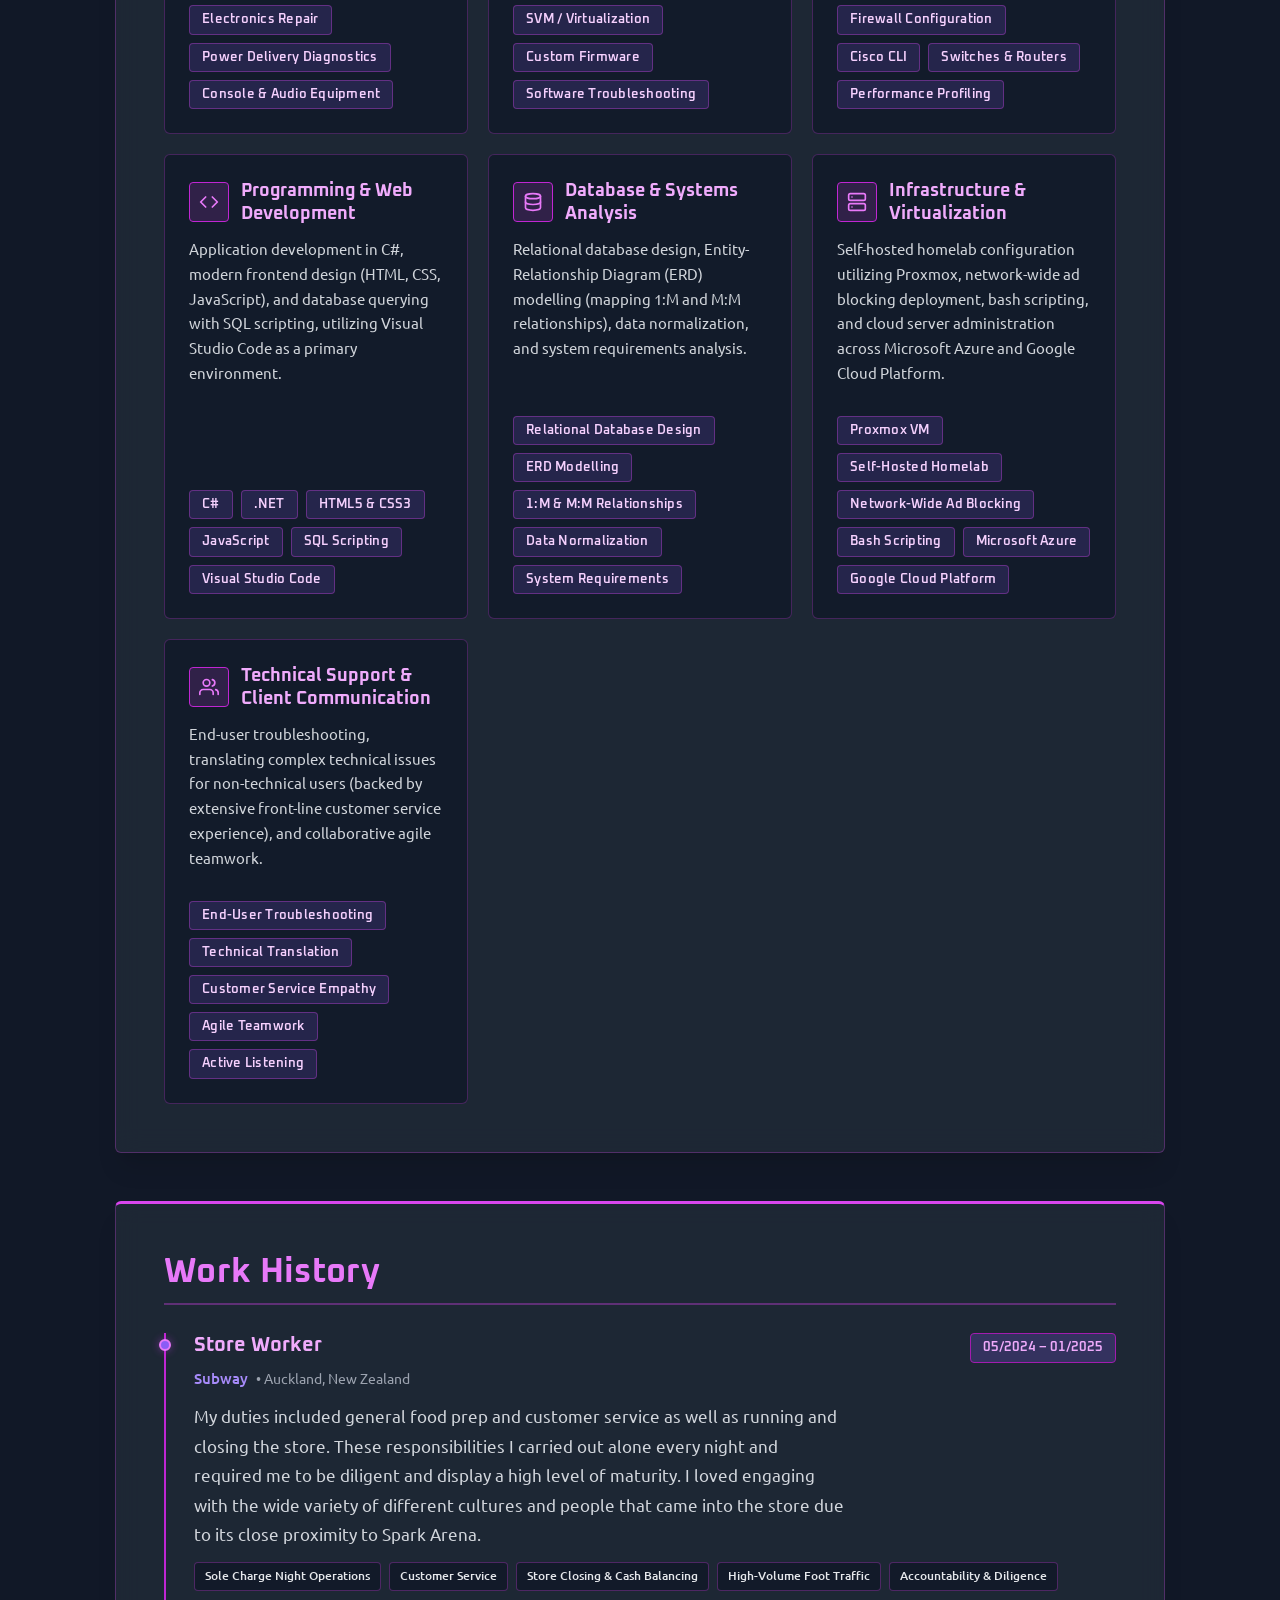
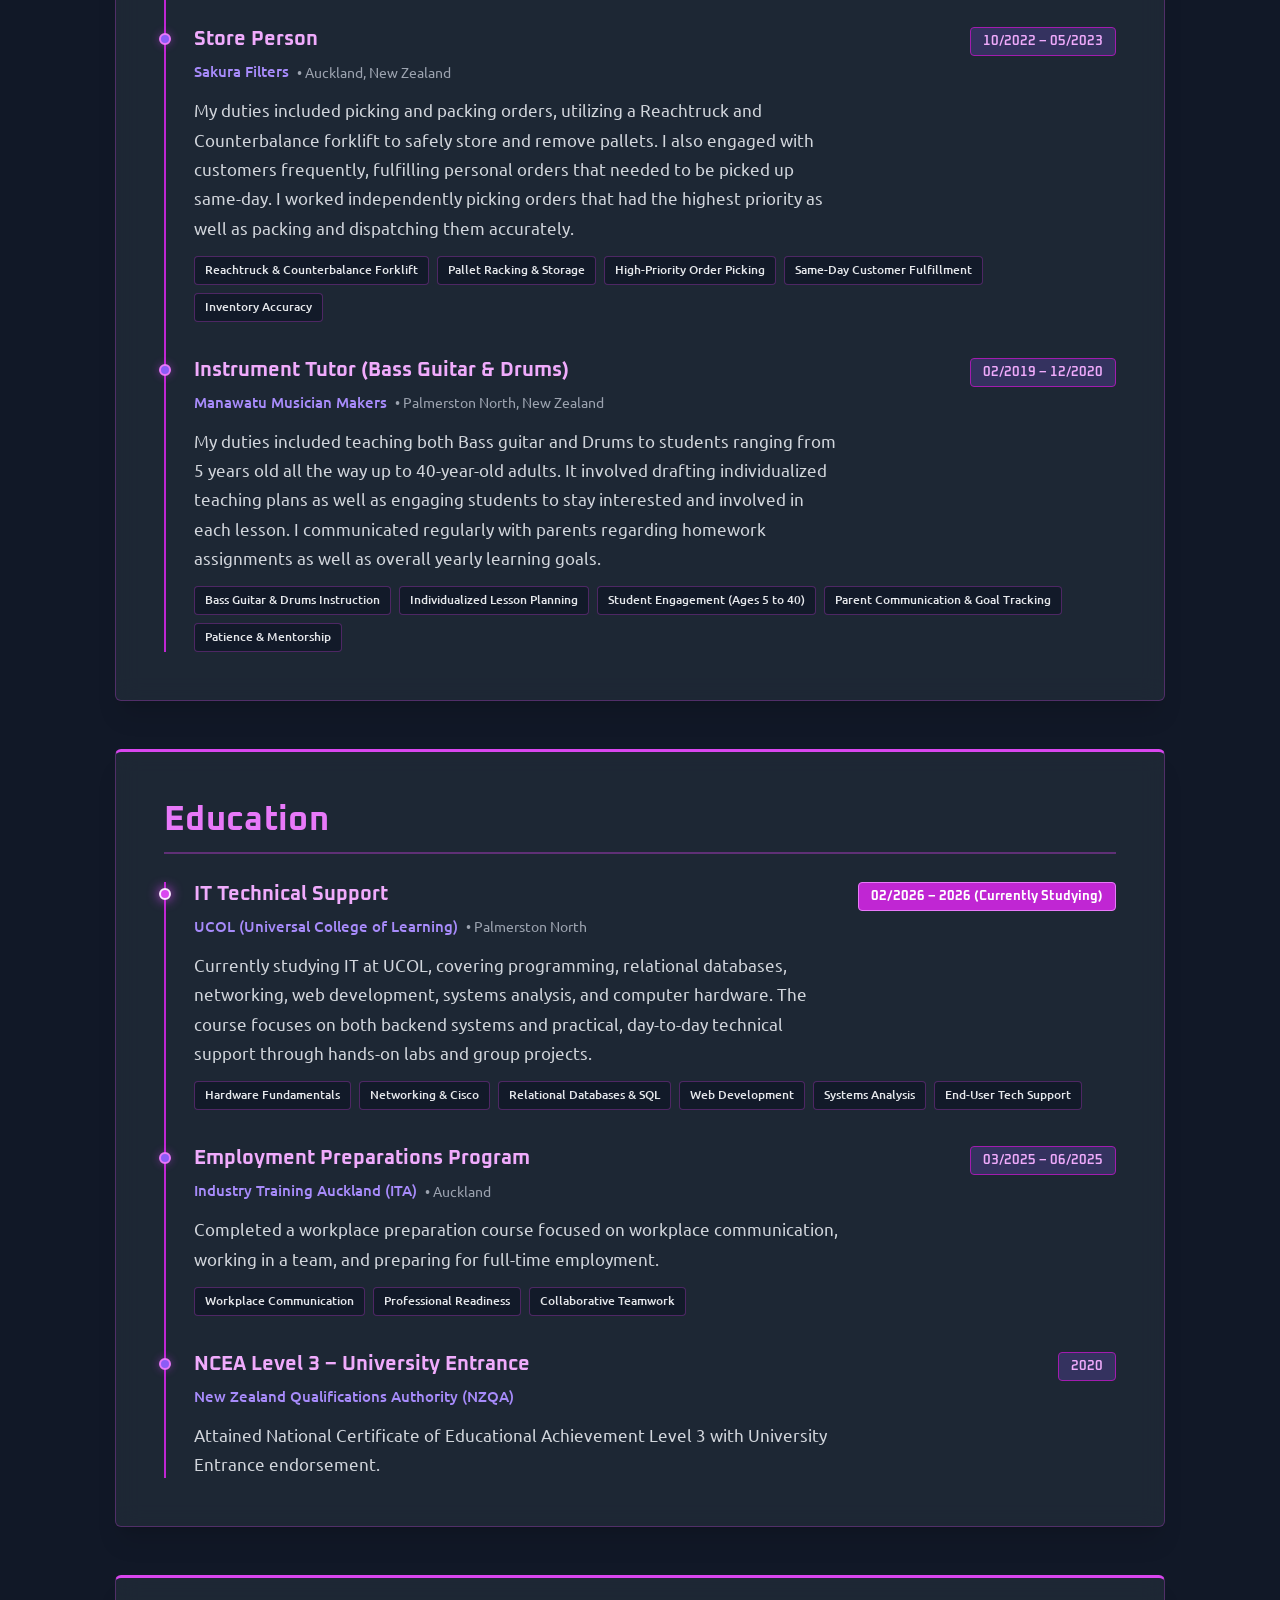
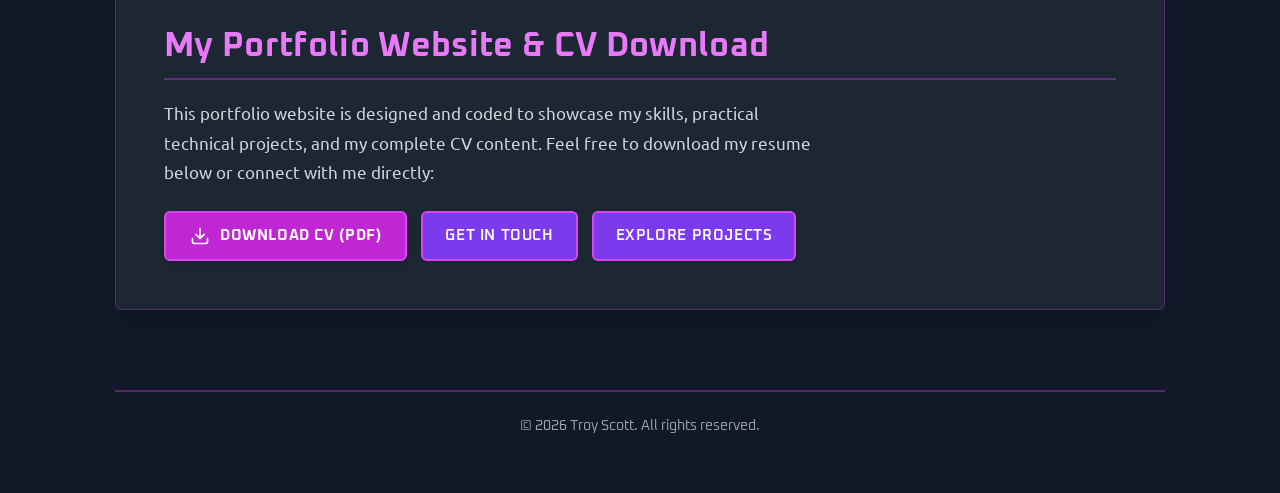
==== commit 1576a6c3: "first draft 1" ====
--- a/about.html
+++ b/about.html
@@ -58,7 +58,7 @@
                     <svg width="16" height="16" fill="none" stroke="currentColor" stroke-width="2"
                         stroke-linecap="round" stroke-linejoin="round" viewBox="0 0 24 24">
                         <rect x="1" y="3" width="15" height="13"></rect>
-                        <polygon points="16 8 20 8 23 11 23 16 16 16 8"></polygon>
+                        <polygon points="16 8 20 8 23 11 23 16 16 16 16 8"></polygon>
                         <circle cx="5.5" cy="18.5" r="2.5"></circle>
                         <circle cx="18.5" cy="18.5" r="2.5"></circle>
                     </svg>
@@ -81,9 +81,9 @@
                 contributing to a positive, productive work environment.
             </p>
             <p>
-                My pathway into IT combines hands on technical problem solving ranging from component level hardware
-                diagnostics to self hosted cloud infrastructure with frontline communication skills developed through
-                customer service and music tutoring.
+                My pathway into IT combines hands-on technical problem solving, from PC hardware diagnostics to
+                running a home server, with the communication skills I've built through customer service and music
+                tutoring.
             </p>
         </section>
 
@@ -402,10 +402,9 @@
                         <span class="timeline-location">&bull; Palmerston North</span>
                     </div>
                     <p class="timeline-desc">
-                        Currently completing a comprehensive foundation in modern IT at UCOL, encompassing programming,
-                        relational databases, networking, web development, systems analysis, and hardware fundamentals.
-                        This curriculum bridges backend infrastructure management with practical, end-user technical
-                        support, combining hands-on technical problem-solving with collaborative project execution.
+                        Currently studying IT at UCOL, covering programming, relational databases, networking, web
+                        development, systems analysis, and computer hardware. The course focuses on both backend
+                        systems and practical, day-to-day technical support through hands-on labs and group projects.
                     </p>
                     <ul class="timeline-tags">
                         <li>Hardware Fundamentals</li>
@@ -429,8 +428,8 @@
                         <span class="timeline-location">&bull; Auckland</span>
                     </div>
                     <p class="timeline-desc">
-                        Targeted professional development program focused on modern workplace readiness, industry
-                        communication, teamwork dynamics, and career preparation.
+                        Completed a workplace preparation course focused on workplace communication, working in a team,
+                        and preparing for full-time employment.
                     </p>
                     <ul class="timeline-tags">
                         <li>Workplace Communication</li>
@@ -462,7 +461,7 @@
 
             <p>
                 This portfolio website is designed and coded to showcase my skills, practical technical projects, and my
-                complete CV content. Feel free to download my printable resume below or connect with me directly:
+                complete CV content. Feel free to download my resume below or connect with me directly:
             </p>
 
             <div class="cv-callout-actions">
--- a/style.css
+++ b/style.css
@@ -1,1234 +1,980 @@
 @import url('https://fonts.googleapis.com/css?family=Ubuntu:300,400,500,700|Oxanium:200,300,400,500,600,700,800&display=swap');
-@layer properties;
-@layer theme, base, components, utilities;
-
-@layer theme {
-
-    :root,
-    :host {
-        --font-sans: 'Ubuntu', system-ui, -apple-system, sans-serif;
-        --font-serif: 'Oxanium', system-ui, -apple-system, sans-serif;
-        --font-mono: ui-monospace, SFMono-Regular, Menlo, Monaco, Consolas, 'Liberation Mono', 'Courier New', monospace;
-        --color-red-50: #fef2f2;
-        --color-red-100: #fee2e2;
-        --color-red-200: #fecaca;
-        --color-red-300: #fca5a5;
-        --color-red-400: #f87171;
-        --color-red-500: #ef4444;
-        --color-red-600: #dc2626;
-        --color-red-700: #b91c1c;
-        --color-red-800: #991b1b;
-        --color-red-900: #7f1d1d;
-        --color-red-950: oklch(25.8% 0.092 26.042);
-        --color-orange-50: oklch(98% 0.016 73.684);
-        --color-orange-100: oklch(95.4% 0.038 75.164);
-        --color-orange-200: oklch(90.1% 0.076 70.697);
-        --color-orange-300: oklch(83.7% 0.128 66.29);
-        --color-orange-400: oklch(75% 0.183 55.934);
-        --color-orange-500: oklch(70.5% 0.213 47.604);
-        --color-orange-600: oklch(64.6% 0.222 41.116);
-        --color-orange-700: oklch(55.3% 0.195 38.402);
-        --color-orange-800: oklch(47% 0.157 37.304);
-        --color-orange-900: oklch(40.8% 0.123 38.172);
-        --color-orange-950: oklch(26.6% 0.079 36.259);
-        --color-amber-50: oklch(98.7% 0.022 95.277);
-        --color-amber-100: oklch(96.2% 0.059 95.617);
-        --color-amber-200: oklch(92.4% 0.12 95.746);
-        --color-amber-300: oklch(87.9% 0.169 91.605);
-        --color-amber-400: oklch(82.8% 0.189 84.429);
-        --color-amber-500: oklch(76.9% 0.188 70.08);
-        --color-amber-600: oklch(66.6% 0.179 58.318);
-        --color-amber-700: oklch(55.5% 0.163 48.998);
-        --color-amber-800: oklch(47.3% 0.137 46.201);
-        --color-amber-900: oklch(41.4% 0.112 45.904);
-        --color-amber-950: oklch(27.9% 0.077 45.635);
-        --color-yellow-50: #fffbeb;
-        --color-yellow-100: #fef3c7;
-        --color-yellow-200: #fde68a;
-        --color-yellow-300: #fcd34d;
-        --color-yellow-400: #fbbf24;
-        --color-yellow-500: #f59e0b;
-        --color-yellow-600: #d97706;
-        --color-yellow-700: #b45309;
-        --color-yellow-800: #92400e;
-        --color-yellow-900: #78350f;
-        --color-yellow-950: oklch(28.6% 0.066 53.813);
-        --color-green-50: #ecfdf5;
-        --color-green-100: #d1fae5;
-        --color-green-200: #a7f3d0;
-        --color-green-300: #6ee7b7;
-        --color-green-400: #34d399;
-        --color-green-500: #10b981;
-        --color-green-600: #059669;
-        --color-green-700: #047857;
-        --color-green-800: #065f46;
-        --color-green-900: #064e3b;
-        --color-blue-50: #eff6ff;
-        --color-blue-100: #dbeafe;
-        --color-blue-200: #bfdbfe;
-        --color-blue-300: #93c5fd;
-        --color-blue-400: #60a5fa;
-        --color-blue-500: #3b82f6;
-        --color-blue-600: #2563eb;
-        --color-blue-700: #1d4ed8;
-        --color-blue-800: #1e40af;
-        --color-blue-900: #1e3a8a;
-        --color-purple-50: #f5f3ff;
-        --color-purple-100: #ede9fe;
-        --color-purple-200: #ddd6fe;
-        --color-purple-300: #c4b5fd;
-        --color-purple-400: #a78bfa;
-        --color-purple-500: #8b5cf6;
-        --color-purple-600: #7c3aed;
-        --color-purple-700: #6d28d9;
-        --color-purple-800: #5b21b6;
-        --color-purple-900: #4c1d95;
-        --color-fuchsia-50: #fdf4ff;
-        --color-fuchsia-100: #fae8ff;
-        --color-fuchsia-200: #f5d0fe;
-        --color-fuchsia-300: #f0abfc;
-        --color-fuchsia-400: #e879f9;
-        --color-fuchsia-500: #d946ef;
-        --color-fuchsia-600: #c026d3;
-        --color-fuchsia-700: #a21caf;
-        --color-fuchsia-800: #86198f;
-        --color-fuchsia-900: #701a75;
-        --color-pink-50: #fdf2f8;
-        --color-pink-100: #fce7f3;
-        --color-pink-200: #fbcfe8;
-        --color-pink-300: #f9a8d4;
-        --color-pink-400: #f472b6;
-        --color-pink-500: #ec4899;
-        --color-pink-600: #db2777;
-        --color-pink-700: #be185d;
-        --color-pink-800: #9d174d;
-        --color-pink-900: #831843;
-        --color-gray-50: #f9fafb;
-        --color-gray-100: #f3f4f6;
-        --color-gray-200: #e5e7eb;
-        --color-gray-300: #d1d5db;
-        --color-gray-400: #9ca3af;
-        --color-gray-500: #6b7280;
-        --color-gray-600: #4b5563;
-        --color-gray-700: #374151;
-        --color-gray-800: #1f2937;
-        --color-gray-900: #111827;
-        --color-gray-950: oklch(13% 0.028 261.692);
-        --color-black: #000;
-        --color-white: #fff;
-        --spacing: 0.25rem;
-        --radius-xs: 0.125rem;
-        --radius-sm: 0.25rem;
-        --radius-md: 0.375rem;
-        --radius-lg: 0.5rem;
-        --radius-xl: 0.75rem;
-        --radius-2xl: 1rem;
-        --radius-3xl: 1.5rem;
-        --shadow-sm: 0 1px 3px 0 rgb(0 0 0 / 0.1), 0 1px 2px -1px rgb(0 0 0 / 0.1);
-        --shadow-md: 0 4px 6px -1px rgb(0 0 0 / 0.1), 0 2px 4px -2px rgb(0 0 0 / 0.1);
-        --shadow-lg: 0 10px 15px -3px rgb(0 0 0 / 0.1), 0 4px 6px -4px rgb(0 0 0 / 0.1);
-        --shadow-xl: 0 20px 25px -5px rgb(0 0 0 / 0.1), 0 8px 10px -6px rgb(0 0 0 / 0.1);
-        --shadow-2xl: 0 25px 50px -12px rgb(0 0 0 / 0.25);
-        --default-transition-duration: 150ms;
-        --default-transition-timing-function: cubic-bezier(0.4, 0, 0.2, 1);
-        --default-font-family: var(--font-sans);
-        --default-mono-font-family: var(--font-mono);
-
-        /* Custom Purple / Magenta Theme Palette */
-        --color-primary-50: #fdf4ff;
-        --color-primary-100: #fae8ff;
-        --color-primary-200: #f5d0fe;
-        --color-primary-300: #f0abfc;
-        --color-primary-400: #e879f9;
-        --color-primary-500: #d946ef;
-        --color-primary-600: #c026d3;
-        --color-primary-700: #a21caf;
-        --color-primary-800: #86198f;
-        --color-primary-900: #701a75;
-
-        --color-secondary-50: #f5f3ff;
-        --color-secondary-100: #ede9fe;
-        --color-secondary-200: #ddd6fe;
-        --color-secondary-300: #c4b5fd;
-        --color-secondary-400: #a78bfa;
-        --color-secondary-500: #8b5cf6;
-        --color-secondary-600: #7c3aed;
-        --color-secondary-700: #6d28d9;
-        --color-secondary-800: #5b21b6;
-        --color-secondary-900: #4c1d95;
-
-        --color-color3-50: #fdf2f8;
-        --color-color3-100: #fce7f3;
-        --color-color3-200: #fbcfe8;
-        --color-color3-300: #f9a8d4;
-        --color-color3-400: #f472b6;
-        --color-color3-500: #ec4899;
-        --color-color3-600: #db2777;
-        --color-color3-700: #be185d;
-        --color-color3-800: #9d174d;
-        --color-color3-900: #831843;
-
-        --color-color4-50: #f5f3ff;
-        --color-color4-100: #ede9fe;
-        --color-color4-200: #ddd6fe;
-        --color-color4-300: #c4b5fd;
-        --color-color4-400: #a78bfa;
-        --color-color4-500: #8b5cf6;
-        --color-color4-600: #7c3aed;
-        --color-color4-700: #6d28d9;
-        --color-color4-800: #5b21b6;
-        --color-color4-900: #4c1d95;
-
-        --background-image-design-image: linear-gradient(135deg, #0d0f1a 0%, #171126 50%, #0b0d17 100%);
-        --background-image-design-image-large: linear-gradient(135deg, #0d0f1a 0%, #171126 50%, #0b0d17 100%);
-
-        /* Mapped aliases for portfolio compatibility */
-        color-scheme: dark;
-        --bg: var(--color-gray-900);
-        --bg-elevated: var(--color-gray-800);
-        --text: var(--color-gray-50);
-        --muted: var(--color-gray-300);
-        --accent: var(--color-primary-500);
-        --accent-light: var(--color-primary-300);
-        --accent-dark: var(--color-primary-600);
-        --secondary: var(--color-secondary-500);
-        --border: rgba(217, 70, 239, 0.28);
-    }
-}
-
-@layer base {
-
-    *,
-    ::after,
-    ::before,
-    ::backdrop,
-    ::file-selector-button {
-        box-sizing: border-box;
-        margin: 0;
-        padding: 0;
-        border: 0 solid;
-    }
-
-    html,
-    :host {
-        min-height: 100vh;
-        line-height: 1.5;
-        scroll-behavior: smooth;
-        -webkit-text-size-adjust: 100%;
-        tab-size: 4;
-        font-family: var(--default-font-family, ui-sans-serif, system-ui, sans-serif);
-        -webkit-tap-highlight-color: transparent;
-    }
-
-    body {
-        min-height: 100vh;
-        padding: 32px clamp(16px, 5vw, 96px);
-        overflow-x: clip;
-        background-color: var(--color-gray-900);
+
+:root {
+    --font-sans: 'Ubuntu', system-ui, -apple-system, sans-serif;
+    --font-serif: 'Oxanium', system-ui, -apple-system, sans-serif;
+    --font-mono: Consolas, 'Courier New', monospace;
+
+    --color-primary-100: #fae8ff;
+    --color-primary-200: #f5d0fe;
+    --color-primary-300: #f0abfc;
+    --color-primary-400: #e879f9;
+    --color-primary-500: #d946ef;
+    --color-primary-600: #c026d3;
+    --color-primary-700: #a21caf;
+
+    --color-secondary-300: #c4b5fd;
+    --color-secondary-400: #a78bfa;
+    --color-secondary-500: #8b5cf6;
+    --color-secondary-600: #7c3aed;
+
+    --color-gray-200: #e5e7eb;
+    --color-gray-300: #d1d5db;
+    --color-gray-400: #9ca3af;
+    --color-gray-600: #4b5563;
+    --color-gray-900: #111827;
+    --color-white: #fff;
+
+    --radius-sm: 0.25rem;
+    --radius-md: 0.375rem;
+
+    --shadow-md: 0 4px 6px -1px rgb(0 0 0 / 0.1), 0 2px 4px -2px rgb(0 0 0 / 0.1);
+    --shadow-lg: 0 10px 15px -3px rgb(0 0 0 / 0.1), 0 4px 6px -4px rgb(0 0 0 / 0.1);
+    --shadow-xl: 0 20px 25px -5px rgb(0 0 0 / 0.1), 0 8px 10px -6px rgb(0 0 0 / 0.1);
+    --shadow-2xl: 0 25px 50px -12px rgb(0 0 0 / 0.25);
+}
+
+*,
+*::before,
+*::after {
+    box-sizing: border-box;
+    margin: 0;
+    padding: 0;
+}
+
+html {
+    min-height: 100vh;
+    line-height: 1.5;
+    scroll-behavior: smooth;
+    font-family: var(--font-sans);
+}
+
+body {
+    min-height: 100vh;
+    padding: 32px clamp(16px, 5vw, 96px);
+    overflow-x: clip;
+    background-color: var(--color-gray-900);
+    color: var(--color-white);
+    font-family: var(--font-sans);
+    position: relative;
+    isolation: isolate;
+}
+
+body::before {
+    content: "";
+    position: fixed;
+    inset: 0;
+    z-index: -2;
+    pointer-events: none;
+    background: linear-gradient(135deg, #0d0f1a 0%, #171126 50%, #0b0d17 100%);
+}
+
+body::after {
+    content: "";
+    position: fixed;
+    inset: 0;
+    z-index: -1;
+    pointer-events: none;
+    background:
+        radial-gradient(ellipse at 20% 20%, rgba(217, 70, 239, 0.18), transparent 50%),
+        radial-gradient(ellipse at 80% 75%, rgba(139, 92, 246, 0.18), transparent 50%);
+}
+
+h1,
+h2,
+h3,
+h4,
+h5,
+h6 {
+    font-family: var(--font-serif);
+    font-weight: 700;
+    line-height: 1.25;
+    color: var(--color-primary-300);
+}
+
+a {
+    color: inherit;
+    text-decoration: inherit;
+}
+
+b,
+strong {
+    font-weight: 700;
+    color: var(--color-primary-200);
+}
+
+code,
+pre {
+    font-family: var(--font-mono);
+    font-size: 1em;
+}
+
+ol,
+ul {
+    list-style: none;
+}
+
+img,
+svg,
+video,
+iframe {
+    display: block;
+}
+
+img,
+video {
+    max-width: 100%;
+    height: auto;
+}
+
+button,
+input,
+select,
+textarea {
+    font: inherit;
+    color: inherit;
+    background-color: transparent;
+}
+
+input[type="text"],
+input[type="email"],
+textarea,
+select {
+    background-color: rgba(17, 24, 39, 0.85);
+    color: var(--color-white);
+    border: 1px solid var(--color-gray-600);
+    border-radius: var(--radius-md);
+    padding: 0.65rem 0.85rem;
+    font-size: 1rem;
+    line-height: 1.5rem;
+    transition: border-color 150ms ease, box-shadow 150ms ease;
+}
+
+input:focus,
+textarea:focus,
+select:focus {
+    outline: 2px solid transparent;
+    outline-offset: 2px;
+    border-color: var(--color-primary-500);
+    box-shadow: 0 0 0 2px rgba(217, 70, 239, 0.35);
+}
+
+::selection {
+    background: var(--color-primary-500);
+    color: var(--color-white);
+}
+
+a:focus-visible,
+button:focus-visible {
+    outline: 2px solid var(--color-primary-500);
+    outline-offset: 4px;
+    border-radius: var(--radius-sm);
+}
+
+nav {
+    width: fit-content;
+    max-width: 100%;
+    margin: 0 auto;
+    padding: 6px;
+    border: 2px solid var(--color-primary-600);
+    border-radius: var(--radius-md);
+    background-color: rgba(17, 24, 39, 0.9);
+    backdrop-filter: blur(16px);
+    -webkit-backdrop-filter: blur(16px);
+    box-shadow: var(--shadow-xl);
+}
+
+nav ul {
+    display: flex;
+    flex-wrap: wrap;
+    justify-content: center;
+    gap: 6px;
+    padding: 0;
+    margin: 0;
+}
+
+nav a {
+    display: block;
+    padding: 10px 22px;
+    border-radius: var(--radius-sm);
+    color: var(--color-gray-300);
+    font-family: var(--font-serif);
+    font-size: 0.95rem;
+    font-weight: 600;
+    text-transform: uppercase;
+    letter-spacing: 0.05em;
+    transition: color 150ms ease, background-color 150ms ease, box-shadow 150ms ease;
+}
+
+nav a:hover {
+    color: var(--color-primary-300);
+    background-color: rgba(217, 70, 239, 0.14);
+}
+
+nav a[aria-current="page"] {
+    background-color: var(--color-primary-600);
+    color: var(--color-white);
+    box-shadow: var(--shadow-md);
+}
+
+main {
+    max-width: min(1050px, 100%);
+    width: 100%;
+    margin: 0 auto;
+    padding: clamp(56px, 10vw, 160px) 0 80px;
+}
+
+#projects {
+    margin-top: 24px;
+}
+
+section {
+    scroll-margin-top: 32px;
+}
+
+header h1 {
+    max-width: 100%;
+    margin: 0;
+    font-family: var(--font-serif);
+    font-size: clamp(2.2rem, 8.5vw, 7.5rem);
+    font-weight: 700;
+    line-height: 1.02;
+    letter-spacing: -0.04em;
+    text-wrap: balance;
+    background: linear-gradient(115deg, var(--color-secondary-300) 0%, var(--color-primary-400) 55%, #f472b6 100%);
+    background-clip: text;
+    -webkit-background-clip: text;
+    color: transparent;
+    text-transform: capitalize;
+}
+
+header h1 span {
+    background: linear-gradient(115deg, var(--color-primary-400), #ec4899);
+    background-clip: text;
+    -webkit-background-clip: text;
+    color: transparent;
+    border-bottom: 3px solid var(--color-primary-500);
+    padding-bottom: 2px;
+}
+
+.status {
+    display: inline-flex;
+    align-items: center;
+    gap: 12px;
+    margin: 28px 0 0;
+    padding: 10px 18px;
+    border: 2px solid var(--color-primary-600);
+    border-radius: var(--radius-md);
+    background-color: rgba(217, 70, 239, 0.12);
+    color: var(--color-primary-300);
+    font-family: var(--font-serif);
+    font-size: 0.9rem;
+    font-weight: 600;
+    letter-spacing: 0.025em;
+}
+
+.status::before {
+    content: "";
+    flex-shrink: 0;
+    width: 8px;
+    height: 8px;
+    border-radius: 50%;
+    background-color: var(--color-primary-500);
+    box-shadow: 0 0 12px var(--color-primary-500);
+    animation: pulse 2s ease-in-out infinite;
+}
+
+.quick-info-bar {
+    display: flex;
+    flex-wrap: wrap;
+    gap: 12px;
+    margin-top: 24px;
+}
+
+.quick-info-item {
+    display: inline-flex;
+    align-items: center;
+    gap: 8px;
+    padding: 8px 16px;
+    background-color: rgba(31, 41, 55, 0.85);
+    border: 1px solid rgba(217, 70, 239, 0.3);
+    border-radius: var(--radius-md);
+    font-size: 0.875rem;
+    color: var(--color-gray-200);
+    transition: border-color 150ms ease, background-color 150ms ease;
+}
+
+.quick-info-item:hover {
+    border-color: var(--color-primary-500);
+    background-color: rgba(31, 41, 55, 1);
+}
+
+.quick-info-item svg {
+    color: var(--color-primary-400);
+    flex-shrink: 0;
+}
+
+.quick-info-item a {
+    color: inherit;
+    text-decoration: none;
+}
+
+.quick-info-item a:hover {
+    color: var(--color-primary-300);
+    text-decoration: underline;
+}
+
+.nav-cards {
+    display: flex;
+    flex-direction: column;
+    gap: 20px;
+    margin-top: 56px;
+}
+
+.nav-card {
+    position: relative;
+    overflow: hidden;
+    display: flex;
+    align-items: center;
+    gap: 24px;
+    padding: clamp(24px, 4vw, 36px);
+    border: 1px solid rgba(217, 70, 239, 0.3);
+    border-left: 4px solid var(--color-primary-500);
+    border-radius: var(--radius-md);
+    background-color: rgba(31, 41, 55, 0.88);
+    backdrop-filter: blur(12px);
+    -webkit-backdrop-filter: blur(12px);
+    box-shadow: var(--shadow-xl);
+    text-decoration: none;
+    color: var(--color-white);
+    transition: transform 200ms ease, border-color 200ms ease, background-color 200ms ease, box-shadow 200ms ease;
+}
+
+@media (hover: hover) {
+    .nav-card:hover {
+        transform: translateY(-4px);
+        border-color: var(--color-primary-500);
+        background-color: rgba(31, 41, 55, 0.98);
+        box-shadow: var(--shadow-2xl);
+    }
+
+    .nav-card:hover .nav-card-icon {
+        background-color: var(--color-primary-500);
         color: var(--color-white);
-        font-family: var(--font-sans);
-        -webkit-font-smoothing: antialiased;
-        position: relative;
-        isolation: isolate;
-    }
-
-    /* Simple gradient backdrop matching the purple/magenta theme */
-    body::before {
-        content: "";
-        position: fixed;
-        inset: 0;
-        z-index: -2;
-        pointer-events: none;
-        background: var(--background-image-design-image);
-    }
-
-    body::after {
-        content: "";
-        position: fixed;
-        inset: 0;
-        z-index: -1;
-        pointer-events: none;
-        background:
-            radial-gradient(ellipse at 20% 20%, rgba(217, 70, 239, 0.18), transparent 50%),
-            radial-gradient(ellipse at 80% 75%, rgba(139, 92, 246, 0.18), transparent 50%);
-    }
-
-    h1,
-    h2,
-    h3,
-    h4,
-    h5,
-    h6 {
-        font-family: var(--font-serif);
-        font-weight: 700;
-        line-height: 1.25;
-        color: var(--color-primary-300);
-    }
-
-    a {
-        color: inherit;
-        text-decoration: inherit;
-    }
-
-    b,
-    strong {
-        font-weight: 700;
-        color: var(--color-primary-200);
-    }
-
-    code,
-    kbd,
-    samp,
-    pre {
-        font-family: var(--default-mono-font-family);
-        font-size: 1em;
-    }
-
-    ol,
-    ul,
-    menu {
-        list-style: none;
-    }
-
-    img,
-    svg,
-    video,
-    canvas,
-    audio,
-    iframe,
-    embed,
-    object {
-        display: block;
-        vertical-align: middle;
-    }
-
-    img,
-    video {
-        max-width: 100%;
-        height: auto;
-    }
-
-    button,
-    input,
-    select,
-    optgroup,
-    textarea {
-        font: inherit;
-        color: inherit;
-        background-color: transparent;
-    }
-
-    input:where([type='text']),
-    input:where(:not([type])),
-    input:where([type='email']),
-    input:where([type='url']),
-    input:where([type='password']),
-    input:where([type='number']),
-    input:where([type='tel']),
-    textarea,
-    select {
-        appearance: none;
-        background-color: rgba(17, 24, 39, 0.85);
-        color: var(--color-white);
-        border-color: var(--color-gray-600);
-        border-width: 1px;
-        border-style: solid;
-        border-radius: var(--radius-md);
-        padding: 0.65rem 0.85rem;
-        font-size: 1rem;
-        line-height: 1.5rem;
-        transition: border-color 150ms cubic-bezier(0.4, 0, 0.2, 1), box-shadow 150ms cubic-bezier(0.4, 0, 0.2, 1);
-    }
-
-    input:focus,
-    textarea:focus,
-    select:focus {
-        outline: 2px solid transparent;
-        outline-offset: 2px;
-        border-color: var(--color-primary-500);
-        box-shadow: 0 0 0 2px rgba(217, 70, 239, 0.35);
-    }
-
-    input::placeholder,
-    textarea::placeholder {
-        color: var(--color-gray-400);
-        opacity: 1;
-    }
-
-    ::selection {
-        background: var(--color-primary-500);
-        color: var(--color-white);
-    }
-
-    a:focus-visible,
-    button:focus-visible {
-        outline: 2px solid var(--color-primary-500);
-        outline-offset: 4px;
-        border-radius: var(--radius-sm);
-    }
-}
-
-/* =========================================================
-   COMPONENT STYLES MAPPED TO PORTFOLIO HTML
-   ========================================================= */
-@layer components {
-
-    /* Navigation Bar */
-    nav {
-        width: fit-content;
-        max-width: 100%;
-        margin: 0 auto;
-        padding: 6px;
-        border: 2px solid var(--color-primary-600);
-        border-radius: var(--radius-md);
-        background-color: rgba(17, 24, 39, 0.9);
-        backdrop-filter: blur(16px);
-        -webkit-backdrop-filter: blur(16px);
-        box-shadow: var(--shadow-xl);
-    }
-
-    nav ul {
-        display: flex;
-        flex-wrap: wrap;
-        justify-content: center;
-        gap: 6px;
-        padding: 0;
-        margin: 0;
-    }
-
-    nav a {
-        display: block;
-        padding: 10px 22px;
-        border-radius: var(--radius-sm);
-        color: var(--color-gray-300);
-        font-family: var(--font-serif);
-        font-size: 0.95rem;
-        font-weight: 600;
-        text-transform: uppercase;
-        letter-spacing: 0.05em;
-        transition:
-            color var(--default-transition-duration) var(--default-transition-timing-function),
-            background-color var(--default-transition-duration) var(--default-transition-timing-function),
-            box-shadow var(--default-transition-duration) var(--default-transition-timing-function);
-    }
-
-    nav a:hover {
-        color: var(--color-primary-300);
-        background-color: rgba(217, 70, 239, 0.14);
-    }
-
-    nav a[aria-current="page"] {
-        background-color: var(--color-primary-600);
-        color: var(--color-white);
-        box-shadow: var(--shadow-md);
-    }
-
-    /* Main Layout Container */
-    main {
-        max-width: min(1050px, 100%);
-        width: 100%;
-        margin: 0 auto;
-        padding: clamp(56px, 10vw, 160px) 0 80px;
-    }
-
-    #projects {
-        margin-top: 24px;
-    }
-
-    section {
-        scroll-margin-top: 32px;
-    }
-
-    /* Page Header & Headings */
-    header h1 {
-        max-width: 100%;
-        margin: 0;
-        font-family: var(--font-serif);
-        font-size: clamp(2.2rem, 8.5vw, 7.5rem);
-        font-weight: 700;
-        line-height: 1.02;
-        letter-spacing: -0.04em;
-        text-wrap: balance;
-        background: linear-gradient(115deg, var(--color-secondary-300) 0%, var(--color-primary-400) 55%, var(--color-color3-400) 100%);
-        background-clip: text;
-        -webkit-background-clip: text;
-        color: transparent;
-        text-transform: capitalize;
-    }
-
-    header h1 span {
-        background: linear-gradient(115deg, var(--color-primary-400), var(--color-color3-500));
-        background-clip: text;
-        -webkit-background-clip: text;
-        color: transparent;
-        border-bottom: 3px solid var(--color-primary-500);
-        padding-bottom: 2px;
-    }
-
-    /* Status Badge (About Page) */
-    .status {
-        display: inline-flex;
-        align-items: center;
-        gap: 12px;
-        margin: 28px 0 0;
-        padding: 10px 18px;
-        border: 2px solid var(--color-primary-600);
-        border-radius: var(--radius-md);
-        background-color: rgba(217, 70, 239, 0.12);
-        color: var(--color-primary-300);
-        font-family: var(--font-serif);
-        font-size: 0.9rem;
-        font-weight: 600;
-        letter-spacing: 0.025em;
-    }
-
-    .status::before {
-        content: "";
-        flex-shrink: 0;
-        width: 8px;
-        height: 8px;
-        border-radius: 50%;
-        background-color: var(--color-primary-500);
-        box-shadow: 0 0 12px var(--color-primary-500);
-        animation: pulse 2s cubic-bezier(0.4, 0, 0.6, 1) infinite;
-    }
-
-    /* Quick Info Bar (About Page) */
-    .quick-info-bar {
-        display: flex;
-        flex-wrap: wrap;
-        gap: 12px;
-        margin-top: 24px;
-    }
-
-    .quick-info-item {
-        display: inline-flex;
-        align-items: center;
-        gap: 8px;
-        padding: 8px 16px;
-        background-color: rgba(31, 41, 55, 0.85);
-        border: 1px solid rgba(217, 70, 239, 0.3);
-        border-radius: var(--radius-md);
-        font-size: 0.875rem;
-        color: var(--color-gray-200);
-        transition: border-color 150ms ease, background-color 150ms ease;
-    }
-
-    .quick-info-item:hover {
-        border-color: var(--color-primary-500);
-        background-color: rgba(31, 41, 55, 1);
-    }
-
-    .quick-info-item svg {
+    }
+
+    .nav-card:hover .nav-card-arrow {
+        transform: translateX(5px);
         color: var(--color-primary-400);
-        flex-shrink: 0;
-    }
-
-    .quick-info-item a {
-        color: inherit;
-        text-decoration: none;
-    }
-
-    .quick-info-item a:hover {
-        color: var(--color-primary-300);
-        text-decoration: underline;
-    }
-
-    /* Home Page Navigation Cards */
-    .nav-cards {
-        display: flex;
-        flex-direction: column;
-        gap: 20px;
-        margin-top: 56px;
-    }
-
-    .nav-card {
-        position: relative;
-        overflow: hidden;
-        display: flex;
-        align-items: center;
-        gap: 24px;
-        padding: clamp(24px, 4vw, 36px);
-        border: 1px solid rgba(217, 70, 239, 0.3);
-        border-left: 4px solid var(--color-primary-500);
-        border-radius: var(--radius-md);
-        background-color: rgba(31, 41, 55, 0.88);
-        backdrop-filter: blur(12px);
-        -webkit-backdrop-filter: blur(12px);
-        box-shadow: var(--shadow-xl);
-        text-decoration: none;
-        color: var(--color-white);
-        transition:
-            transform 200ms var(--default-transition-timing-function),
-            border-color 200ms var(--default-transition-timing-function),
-            background-color 200ms var(--default-transition-timing-function),
-            box-shadow 200ms var(--default-transition-timing-function);
-    }
-
-    @media (hover: hover) {
-        .nav-card:hover {
-            transform: translateY(-4px);
-            border-color: var(--color-primary-500);
-            background-color: rgba(31, 41, 55, 0.98);
-            box-shadow: var(--shadow-2xl);
-        }
-
-        .nav-card:hover .nav-card-icon {
-            background-color: var(--color-primary-500);
-            color: var(--color-white);
-        }
-
-        .nav-card:hover .nav-card-arrow {
-            transform: translateX(5px);
-            color: var(--color-primary-400);
-        }
-    }
-
-    .nav-card-icon {
-        flex-shrink: 0;
-        width: 56px;
-        height: 56px;
-        border-radius: var(--radius-md);
-        background-color: rgba(217, 70, 239, 0.14);
-        border: 1px solid var(--color-primary-600);
-        display: flex;
-        align-items: center;
-        justify-content: center;
-        color: var(--color-primary-400);
-        transition: background-color 200ms ease, color 200ms ease;
-    }
-
-    .nav-card-body {
-        flex: 1;
-        min-width: 0;
-    }
-
-    .nav-card-body h2 {
-        margin: 0 0 6px;
-        font-family: var(--font-serif);
-        font-size: clamp(1.35rem, 2.5vw, 1.75rem);
-        font-weight: 700;
-        color: var(--color-primary-300);
-    }
-
-    .nav-card-body p {
-        margin: 0;
-        font-size: 1rem;
-        color: var(--color-gray-300);
-        line-height: 1.6;
-    }
-
-    .nav-card-arrow {
-        flex-shrink: 0;
-        color: var(--color-gray-400);
-        transition: transform 200ms ease, color 200ms ease;
-    }
-
-    /* Content Cards (.card) */
-    .card {
-        position: relative;
-        overflow: hidden;
-        margin-top: 48px;
-        padding: clamp(24px, 4.5vw, 48px);
-        border: 1px solid rgba(217, 70, 239, 0.28);
-        border-top: 3px solid var(--color-primary-500);
-        border-radius: var(--radius-md);
-        background-color: rgba(31, 41, 55, 0.88);
-        backdrop-filter: blur(12px);
-        -webkit-backdrop-filter: blur(12px);
-        box-shadow: var(--shadow-xl);
-        transition:
-            transform 200ms var(--default-transition-timing-function),
-            border-color 200ms var(--default-transition-timing-function),
-            box-shadow 200ms var(--default-transition-timing-function);
-    }
-
-    @media (hover: hover) {
-        .card:hover {
-            transform: translateY(-3px);
-            border-color: var(--color-primary-500);
-            box-shadow: var(--shadow-2xl);
-        }
-    }
-
-    .card h2 {
-        margin: 0 0 18px;
-        padding-bottom: 10px;
-        border-bottom: 2px solid rgba(217, 70, 239, 0.35);
-        font-family: var(--font-serif);
-        font-size: clamp(1.5rem, 3vw, 2.1rem);
-        font-weight: 700;
-        color: var(--color-primary-400);
-        letter-spacing: 0.01em;
-    }
-
-    .card p {
-        max-width: min(65ch, 100%);
-        margin: 12px 0 0;
-        color: var(--color-gray-300);
-        font-size: 1.05rem;
-        line-height: 1.75;
-    }
-
-    .card a:not(.download-btn):not(.secondary-btn):not(.portfolio-btn):not(.github-btn) {
-        color: var(--color-primary-400);
-        text-decoration: underline;
-        text-decoration-color: rgba(217, 70, 239, 0.45);
-        text-underline-offset: 4px;
-        transition: color 150ms ease, text-decoration-color 150ms ease;
-    }
-
-    .card a:not(.download-btn):not(.secondary-btn):not(.portfolio-btn):not(.github-btn):hover {
-        color: var(--color-primary-300);
-        text-decoration-color: var(--color-primary-300);
-    }
-
-    /* Hardware specs list inside #hardware card */
-    #hardware ul {
-        margin-top: 16px;
-        display: flex;
-        flex-direction: column;
-        gap: 10px;
-    }
-
-    #hardware li {
-        padding: 10px 14px;
-        background-color: rgba(17, 24, 39, 0.65);
-        border-left: 3px solid var(--color-primary-500);
-        border-radius: var(--radius-sm);
-        color: var(--color-gray-200);
-        font-size: 0.98rem;
-    }
-
-    #hardware li strong {
-        color: var(--color-primary-400);
-        margin-right: 6px;
-    }
-
-    /* Skills Grid & Skill Cards */
-    .skills-grid {
-        display: grid;
-        grid-template-columns: repeat(auto-fit, minmax(300px, 1fr));
-        gap: 20px;
-        margin-top: 24px;
-    }
-
-    .skill-card {
-        background-color: rgba(17, 24, 39, 0.75);
-        border: 1px solid rgba(217, 70, 239, 0.25);
-        border-radius: var(--radius-md);
-        padding: 24px;
-        display: flex;
-        flex-direction: column;
-        justify-content: space-between;
-        transition: transform 200ms ease, border-color 200ms ease, box-shadow 200ms ease;
-    }
-
-    .skill-card:hover {
+    }
+}
+
+.nav-card-icon {
+    flex-shrink: 0;
+    width: 56px;
+    height: 56px;
+    border-radius: var(--radius-md);
+    background-color: rgba(217, 70, 239, 0.14);
+    border: 1px solid var(--color-primary-600);
+    display: flex;
+    align-items: center;
+    justify-content: center;
+    color: var(--color-primary-400);
+    transition: background-color 200ms ease, color 200ms ease;
+}
+
+.nav-card-body {
+    flex: 1;
+    min-width: 0;
+}
+
+.nav-card-body h2 {
+    margin: 0 0 6px;
+    font-family: var(--font-serif);
+    font-size: clamp(1.35rem, 2.5vw, 1.75rem);
+    font-weight: 700;
+    color: var(--color-primary-300);
+}
+
+.nav-card-body p {
+    margin: 0;
+    font-size: 1rem;
+    color: var(--color-gray-300);
+    line-height: 1.6;
+}
+
+.nav-card-arrow {
+    flex-shrink: 0;
+    color: var(--color-gray-400);
+    transition: transform 200ms ease, color 200ms ease;
+}
+
+.card {
+    position: relative;
+    overflow: hidden;
+    margin-top: 48px;
+    padding: clamp(24px, 4.5vw, 48px);
+    border: 1px solid rgba(217, 70, 239, 0.28);
+    border-top: 3px solid var(--color-primary-500);
+    border-radius: var(--radius-md);
+    background-color: rgba(31, 41, 55, 0.88);
+    backdrop-filter: blur(12px);
+    -webkit-backdrop-filter: blur(12px);
+    box-shadow: var(--shadow-xl);
+    transition: transform 200ms ease, border-color 200ms ease, box-shadow 200ms ease;
+}
+
+@media (hover: hover) {
+    .card:hover {
         transform: translateY(-3px);
         border-color: var(--color-primary-500);
-        box-shadow: var(--shadow-lg);
-    }
-
-    .skill-card-top {
-        margin-bottom: 14px;
-    }
-
-    .skill-card-header {
-        display: flex;
-        align-items: center;
-        gap: 12px;
-        margin-bottom: 12px;
-    }
-
-    .skill-icon-wrapper {
-        width: 40px;
-        height: 40px;
-        border-radius: var(--radius-sm);
-        background-color: rgba(217, 70, 239, 0.15);
-        border: 1px solid var(--color-primary-600);
-        display: flex;
-        align-items: center;
+        box-shadow: var(--shadow-2xl);
+    }
+}
+
+.card h2 {
+    margin: 0 0 18px;
+    padding-bottom: 10px;
+    border-bottom: 2px solid rgba(217, 70, 239, 0.35);
+    font-family: var(--font-serif);
+    font-size: clamp(1.5rem, 3vw, 2.1rem);
+    font-weight: 700;
+    color: var(--color-primary-400);
+    letter-spacing: 0.01em;
+}
+
+.card p {
+    max-width: min(65ch, 100%);
+    margin: 12px 0 0;
+    color: var(--color-gray-300);
+    font-size: 1.05rem;
+    line-height: 1.75;
+}
+
+.card a:not(.download-btn):not(.secondary-btn):not(.portfolio-btn):not(.github-btn) {
+    color: var(--color-primary-400);
+    text-decoration: underline;
+    text-decoration-color: rgba(217, 70, 239, 0.45);
+    text-underline-offset: 4px;
+    transition: color 150ms ease, text-decoration-color 150ms ease;
+}
+
+.card a:not(.download-btn):not(.secondary-btn):not(.portfolio-btn):not(.github-btn):hover {
+    color: var(--color-primary-300);
+    text-decoration-color: var(--color-primary-300);
+}
+
+#hardware ul {
+    margin-top: 16px;
+    display: flex;
+    flex-direction: column;
+    gap: 10px;
+}
+
+#hardware li {
+    padding: 10px 14px;
+    background-color: rgba(17, 24, 39, 0.65);
+    border-left: 3px solid var(--color-primary-500);
+    border-radius: var(--radius-sm);
+    color: var(--color-gray-200);
+    font-size: 0.98rem;
+}
+
+#hardware li strong {
+    color: var(--color-primary-400);
+    margin-right: 6px;
+}
+
+.skills-grid {
+    display: grid;
+    grid-template-columns: repeat(auto-fit, minmax(300px, 1fr));
+    gap: 20px;
+    margin-top: 24px;
+}
+
+.skill-card {
+    background-color: rgba(17, 24, 39, 0.75);
+    border: 1px solid rgba(217, 70, 239, 0.25);
+    border-radius: var(--radius-md);
+    padding: 24px;
+    display: flex;
+    flex-direction: column;
+    justify-content: space-between;
+    transition: transform 200ms ease, border-color 200ms ease, box-shadow 200ms ease;
+}
+
+.skill-card:hover {
+    transform: translateY(-3px);
+    border-color: var(--color-primary-500);
+    box-shadow: var(--shadow-lg);
+}
+
+.skill-card-top {
+    margin-bottom: 14px;
+}
+
+.skill-card-header {
+    display: flex;
+    align-items: center;
+    gap: 12px;
+    margin-bottom: 12px;
+}
+
+.skill-icon-wrapper {
+    width: 40px;
+    height: 40px;
+    border-radius: var(--radius-sm);
+    background-color: rgba(217, 70, 239, 0.15);
+    border: 1px solid var(--color-primary-600);
+    display: flex;
+    align-items: center;
+    justify-content: center;
+    color: var(--color-primary-400);
+    flex-shrink: 0;
+}
+
+.skill-card h3 {
+    margin: 0;
+    font-family: var(--font-serif);
+    font-size: 1.15rem;
+    font-weight: 700;
+    color: var(--color-primary-300);
+}
+
+.skill-card p {
+    font-size: 0.94rem;
+    line-height: 1.65;
+    color: var(--color-gray-300);
+    margin: 0;
+    max-width: 100%;
+}
+
+.skill-card .tech-stack {
+    margin: 16px 0 0;
+}
+
+.tech-stack {
+    display: flex;
+    gap: 8px;
+    list-style: none;
+    padding: 0;
+    margin: 16px 0;
+    flex-wrap: wrap;
+}
+
+.tech-stack li {
+    background-color: rgba(139, 92, 246, 0.16);
+    color: var(--color-primary-200);
+    border: 1px solid rgba(217, 70, 239, 0.35);
+    padding: 4px 12px;
+    border-radius: var(--radius-sm);
+    font-family: var(--font-serif);
+    font-size: 0.8rem;
+    font-weight: 600;
+    letter-spacing: 0.02em;
+}
+
+.timeline {
+    position: relative;
+    margin-top: 28px;
+    padding-left: 28px;
+    border-left: 2px solid var(--color-primary-600);
+    display: flex;
+    flex-direction: column;
+    gap: 36px;
+}
+
+.timeline-item {
+    position: relative;
+}
+
+.timeline-item::before {
+    content: "";
+    position: absolute;
+    left: -35px;
+    top: 6px;
+    width: 12px;
+    height: 12px;
+    border-radius: 50%;
+    background-color: var(--color-secondary-500);
+    border: 2px solid var(--color-primary-400);
+    box-shadow: 0 0 8px rgba(217, 70, 239, 0.45);
+}
+
+.timeline-item.active-item::before {
+    background-color: var(--color-primary-500);
+    border-color: var(--color-primary-100);
+    box-shadow: 0 0 12px var(--color-primary-500);
+}
+
+.timeline-header {
+    display: flex;
+    flex-wrap: wrap;
+    align-items: baseline;
+    justify-content: space-between;
+    gap: 10px;
+    margin-bottom: 4px;
+}
+
+.timeline-role {
+    font-family: var(--font-serif);
+    font-size: 1.25rem;
+    font-weight: 700;
+    color: var(--color-primary-300);
+    margin: 0;
+}
+
+.timeline-meta {
+    display: flex;
+    align-items: center;
+    gap: 8px;
+}
+
+.timeline-date {
+    display: inline-block;
+    padding: 4px 12px;
+    border-radius: var(--radius-sm);
+    font-family: var(--font-serif);
+    font-size: 0.8rem;
+    font-weight: 600;
+    background-color: rgba(139, 92, 246, 0.22);
+    color: var(--color-primary-300);
+    border: 1px solid var(--color-primary-700);
+    white-space: nowrap;
+}
+
+.timeline-date.current {
+    background-color: var(--color-primary-600);
+    color: var(--color-white);
+    border-color: var(--color-primary-400);
+    font-weight: 700;
+}
+
+.timeline-company {
+    display: flex;
+    align-items: center;
+    flex-wrap: wrap;
+    gap: 8px;
+    color: var(--color-secondary-400);
+    font-size: 0.95rem;
+    font-weight: 500;
+    margin: 0 0 12px;
+}
+
+.timeline-location {
+    color: var(--color-gray-400);
+    font-size: 0.85rem;
+    font-weight: 400;
+}
+
+.timeline-desc {
+    font-size: 0.95rem;
+    line-height: 1.7;
+    color: var(--color-gray-300);
+    margin: 0;
+    max-width: 100%;
+}
+
+.timeline-tags {
+    display: flex;
+    flex-wrap: wrap;
+    gap: 8px;
+    margin: 14px 0 0;
+    padding: 0;
+    list-style: none;
+}
+
+.timeline-tags li {
+    background-color: rgba(17, 24, 39, 0.8);
+    border: 1px solid rgba(217, 70, 239, 0.3);
+    color: var(--color-gray-200);
+    padding: 4px 10px;
+    border-radius: var(--radius-sm);
+    font-size: 0.78rem;
+    font-weight: 500;
+}
+
+.cv-callout-actions {
+    display: flex;
+    flex-wrap: wrap;
+    gap: 14px;
+    margin-top: 24px;
+}
+
+.download-btn,
+.portfolio-btn {
+    display: inline-flex;
+    align-items: center;
+    justify-content: center;
+    gap: 10px;
+    background-color: var(--color-primary-600);
+    color: var(--color-white);
+    padding: 12px 24px;
+    border: 2px solid var(--color-primary-500);
+    border-radius: var(--radius-md);
+    font-family: var(--font-serif);
+    font-size: 0.95rem;
+    font-weight: 700;
+    text-transform: uppercase;
+    letter-spacing: 0.04em;
+    cursor: pointer;
+    text-decoration: none;
+    box-shadow: var(--shadow-md);
+    transition: background-color 150ms ease, border-color 150ms ease, color 150ms ease, transform 150ms ease;
+}
+
+.download-btn:hover,
+.portfolio-btn:hover {
+    background-color: var(--color-primary-500);
+    border-color: var(--color-primary-400);
+    color: var(--color-white);
+    transform: translateY(-2px);
+}
+
+.download-btn svg {
+    flex-shrink: 0;
+}
+
+.secondary-btn,
+.github-btn {
+    display: inline-flex;
+    align-items: center;
+    justify-content: center;
+    gap: 8px;
+    background-color: var(--color-secondary-600);
+    color: var(--color-white);
+    border: 2px solid var(--color-primary-500);
+    padding: 12px 22px;
+    border-radius: var(--radius-md);
+    font-family: var(--font-serif);
+    font-size: 0.95rem;
+    font-weight: 600;
+    text-transform: uppercase;
+    letter-spacing: 0.04em;
+    text-decoration: none;
+    transition: background-color 150ms ease, border-color 150ms ease, transform 150ms ease;
+}
+
+.github-btn {
+    margin-top: 12px;
+}
+
+.secondary-btn:hover,
+.github-btn:hover {
+    background-color: var(--color-secondary-500);
+    border-color: var(--color-primary-300);
+    color: var(--color-white);
+    transform: translateY(-2px);
+}
+
+.code-window {
+    background-color: var(--color-gray-900);
+    border: 1px solid rgba(217, 70, 239, 0.35);
+    border-radius: var(--radius-md);
+    margin: 20px 0;
+    box-shadow: var(--shadow-lg);
+    overflow: hidden;
+}
+
+.code-header {
+    background-color: rgba(31, 41, 55, 0.95);
+    border-bottom: 1px solid rgba(217, 70, 239, 0.25);
+    padding: 10px 14px;
+    display: flex;
+    align-items: center;
+    gap: 8px;
+}
+
+.dot {
+    width: 10px;
+    height: 10px;
+    border-radius: 50%;
+}
+
+.dot.red {
+    background-color: #ef4444;
+}
+
+.dot.yellow {
+    background-color: #f59e0b;
+}
+
+.dot.green {
+    background-color: #10b981;
+}
+
+.filename {
+    color: var(--color-primary-300);
+    font-size: 0.8rem;
+    margin-left: 8px;
+    font-family: var(--font-mono);
+}
+
+.code-window pre {
+    margin: 0;
+    padding: 16px;
+    overflow-x: auto;
+}
+
+.code-window code {
+    color: var(--color-gray-200);
+    font-family: var(--font-mono);
+    font-size: 0.9rem;
+    line-height: 1.5;
+}
+
+.video-gallery {
+    display: flex;
+    flex-direction: row;
+    gap: 20px;
+    flex-wrap: wrap;
+    margin-top: 20px;
+}
+
+.video-container {
+    flex: 1 1 calc(50% - 10px);
+    min-width: 250px;
+}
+
+.video-container iframe {
+    width: 100%;
+    height: auto;
+    aspect-ratio: 16 / 9;
+    border-radius: var(--radius-md);
+    border: 2px solid var(--color-primary-600);
+    box-shadow: var(--shadow-lg);
+}
+
+.contact-form {
+    margin-top: 24px;
+}
+
+.form-group {
+    margin-bottom: 20px;
+}
+
+.form-group label {
+    display: block;
+    margin-bottom: 8px;
+    font-family: var(--font-serif);
+    font-weight: 600;
+    color: var(--color-primary-300);
+    letter-spacing: 0.02em;
+}
+
+.form-input {
+    width: 100%;
+}
+
+textarea.form-input {
+    resize: vertical;
+}
+
+.contact-list {
+    list-style-type: none;
+    padding-left: 0;
+    margin-top: 20px;
+    display: flex;
+    flex-direction: column;
+    gap: 12px;
+}
+
+.contact-list li {
+    padding: 10px 14px;
+    background-color: rgba(17, 24, 39, 0.65);
+    border-left: 3px solid var(--color-primary-500);
+    border-radius: var(--radius-sm);
+    color: var(--color-gray-200);
+}
+
+.contact-list strong {
+    display: inline-block;
+    width: 90px;
+    font-family: var(--font-serif);
+    color: var(--color-primary-400);
+}
+
+footer {
+    max-width: min(1050px, 100%);
+    width: 100%;
+    margin: 0 auto;
+    padding: 24px 0;
+    border-top: 2px solid rgba(217, 70, 239, 0.35);
+    color: var(--color-gray-400);
+    font-family: var(--font-serif);
+    font-size: 0.85rem;
+    text-align: center;
+}
+
+@media (max-width: 640px) {
+    .timeline {
+        padding-left: 20px;
+    }
+
+    .timeline-item::before {
+        left: -27px;
+    }
+
+    .skills-grid {
+        grid-template-columns: 1fr;
+    }
+}
+
+@media (max-width: 480px) {
+    nav a {
+        padding: 8px 12px;
+        font-size: 0.8rem;
+    }
+
+    .status {
+        font-size: 0.78rem;
+    }
+
+    .card {
+        padding: clamp(18px, 5vw, 28px);
+    }
+
+    .card h2 {
+        font-size: clamp(1.3rem, 5vw, 1.75rem);
+    }
+
+    header h1 {
+        font-size: clamp(2rem, 10vw, 3.25rem);
+    }
+
+    .cv-callout-actions {
+        flex-direction: column;
+        align-items: stretch;
+    }
+
+    .download-btn,
+    .secondary-btn,
+    .portfolio-btn {
+        width: 100%;
         justify-content: center;
-        color: var(--color-primary-400);
-        flex-shrink: 0;
-    }
-
-    .skill-card h3 {
-        margin: 0;
-        font-family: var(--font-serif);
-        font-size: 1.15rem;
-        font-weight: 700;
-        color: var(--color-primary-300);
-    }
-
-    .skill-card p {
-        font-size: 0.94rem;
-        line-height: 1.65;
-        color: var(--color-gray-300);
-        margin: 0;
-        max-width: 100%;
-    }
-
-    .skill-card .tech-stack {
-        margin: 16px 0 0;
-    }
-
-    /* Tech Stack Pills */
-    .tech-stack {
-        display: flex;
-        gap: 8px;
-        list-style: none;
-        padding: 0;
-        margin: 16px 0;
-        flex-wrap: wrap;
-    }
-
-    .tech-stack li {
-        background-color: rgba(139, 92, 246, 0.16);
-        color: var(--color-primary-200);
-        border: 1px solid rgba(217, 70, 239, 0.35);
-        padding: 4px 12px;
-        border-radius: var(--radius-sm);
-        font-family: var(--font-serif);
-        font-size: 0.8rem;
-        font-weight: 600;
-        letter-spacing: 0.02em;
-    }
-
-    /* Work & Education Timeline */
-    .timeline {
-        position: relative;
-        margin-top: 28px;
-        padding-left: 28px;
-        border-left: 2px solid var(--color-primary-600);
-        display: flex;
+    }
+
+    .quick-info-bar {
         flex-direction: column;
-        gap: 36px;
-    }
-
-    .timeline-item {
-        position: relative;
-    }
-
-    .timeline-item::before {
-        content: "";
-        position: absolute;
-        left: -35px;
-        top: 6px;
-        width: 12px;
-        height: 12px;
-        border-radius: 50%;
-        background-color: var(--color-secondary-500);
-        border: 2px solid var(--color-primary-400);
-        box-shadow: 0 0 8px rgba(217, 70, 239, 0.45);
-    }
-
-    .timeline-item.active-item::before {
-        background-color: var(--color-primary-500);
-        border-color: var(--color-primary-100);
-        box-shadow: 0 0 12px var(--color-primary-500);
-    }
-
-    .timeline-header {
-        display: flex;
-        flex-wrap: wrap;
-        align-items: baseline;
-        justify-content: space-between;
-        gap: 10px;
-        margin-bottom: 4px;
-    }
-
-    .timeline-role {
-        font-family: var(--font-serif);
-        font-size: 1.25rem;
-        font-weight: 700;
-        color: var(--color-primary-300);
-        margin: 0;
-    }
-
-    .timeline-meta {
-        display: flex;
-        align-items: center;
-        gap: 8px;
-    }
-
-    .timeline-date {
-        display: inline-block;
-        padding: 4px 12px;
-        border-radius: var(--radius-sm);
-        font-family: var(--font-serif);
-        font-size: 0.8rem;
-        font-weight: 600;
-        background-color: rgba(139, 92, 246, 0.22);
-        color: var(--color-primary-300);
-        border: 1px solid var(--color-primary-700);
-        white-space: nowrap;
-    }
-
-    .timeline-date.current {
-        background-color: var(--color-primary-600);
-        color: var(--color-white);
-        border-color: var(--color-primary-400);
-        font-weight: 700;
-    }
-
-    .timeline-company {
-        display: flex;
-        align-items: center;
-        flex-wrap: wrap;
-        gap: 8px;
-        color: var(--color-secondary-400);
-        font-size: 0.95rem;
-        font-weight: 500;
-        margin: 0 0 12px;
-    }
-
-    .timeline-location {
-        color: var(--color-gray-400);
-        font-size: 0.85rem;
-        font-weight: 400;
-    }
-
-    .timeline-desc {
-        font-size: 0.95rem;
-        line-height: 1.7;
-        color: var(--color-gray-300);
-        margin: 0;
-        max-width: 100%;
-    }
-
-    .timeline-tags {
-        display: flex;
-        flex-wrap: wrap;
-        gap: 8px;
-        margin: 14px 0 0;
-        padding: 0;
-        list-style: none;
-    }
-
-    .timeline-tags li {
-        background-color: rgba(17, 24, 39, 0.8);
-        border: 1px solid rgba(217, 70, 239, 0.3);
-        color: var(--color-gray-200);
-        padding: 4px 10px;
-        border-radius: var(--radius-sm);
-        font-size: 0.78rem;
-        font-weight: 500;
-    }
-
-    /* Buttons (Download, Secondary, Portfolio, GitHub) */
-    .cv-callout-actions {
-        display: flex;
-        flex-wrap: wrap;
-        gap: 14px;
-        margin-top: 24px;
-    }
-
-    .download-btn,
-    .portfolio-btn {
-        display: inline-flex;
-        align-items: center;
-        justify-content: center;
-        gap: 10px;
-        background-color: var(--color-primary-600);
-        color: var(--color-white);
-        padding: 12px 24px;
-        border: 2px solid var(--color-primary-500);
-        border-radius: var(--radius-md);
-        font-family: var(--font-serif);
-        font-size: 0.95rem;
-        font-weight: 700;
-        text-transform: uppercase;
-        letter-spacing: 0.04em;
-        cursor: pointer;
-        text-decoration: none;
-        box-shadow: var(--shadow-md);
-        transition: background-color 150ms ease, border-color 150ms ease, color 150ms ease, transform 150ms ease;
-    }
-
-    .download-btn:hover,
-    .portfolio-btn:hover {
-        background-color: var(--color-primary-500);
-        border-color: var(--color-primary-400);
-        color: var(--color-white);
-        transform: translateY(-2px);
-    }
-
-    .download-btn svg {
-        flex-shrink: 0;
-    }
-
-    .secondary-btn,
-    .github-btn {
-        display: inline-flex;
-        align-items: center;
-        justify-content: center;
-        gap: 8px;
-        background-color: var(--color-secondary-600);
-        color: var(--color-white);
-        border: 2px solid var(--color-primary-500);
-        padding: 12px 22px;
-        border-radius: var(--radius-md);
-        font-family: var(--font-serif);
-        font-size: 0.95rem;
-        font-weight: 600;
-        text-transform: uppercase;
-        letter-spacing: 0.04em;
-        text-decoration: none;
-        transition: background-color 150ms ease, border-color 150ms ease, transform 150ms ease;
-    }
-
-    .github-btn {
-        margin-top: 12px;
-    }
-
-    .secondary-btn:hover,
-    .github-btn:hover {
-        background-color: var(--color-secondary-500);
-        border-color: var(--color-primary-300);
-        color: var(--color-white);
-        transform: translateY(-2px);
-    }
-
-    /* Code Showcase Window (Projects Page) */
-    .code-window {
-        background-color: var(--color-gray-900);
-        border: 1px solid rgba(217, 70, 239, 0.35);
-        border-radius: var(--radius-md);
-        margin: 20px 0;
-        box-shadow: var(--shadow-lg);
-        overflow: hidden;
-    }
-
-    .code-header {
-        background-color: rgba(31, 41, 55, 0.95);
-        border-bottom: 1px solid rgba(217, 70, 239, 0.25);
-        padding: 10px 14px;
-        display: flex;
-        align-items: center;
-        gap: 8px;
-    }
-
-    .dot {
-        width: 10px;
-        height: 10px;
-        border-radius: 50%;
-    }
-
-    .dot.red {
-        background-color: var(--color-red-500);
-    }
-
-    .dot.yellow {
-        background-color: var(--color-yellow-500);
-    }
-
-    .dot.green {
-        background-color: var(--color-green-500);
-    }
-
-    .filename {
-        color: var(--color-primary-300);
-        font-size: 0.8rem;
-        margin-left: 8px;
-        font-family: var(--font-mono);
-    }
-
-    .code-window pre {
-        margin: 0;
-        padding: 16px;
-        overflow-x: auto;
-    }
-
-    .code-window code {
-        color: var(--color-gray-200);
-        font-family: var(--font-mono);
-        font-size: 0.9rem;
-        line-height: 1.5;
-    }
-
-    /* Video Gallery (Projects Page) */
-    .video-gallery {
-        display: flex;
-        flex-direction: row;
-        gap: 20px;
-        flex-wrap: wrap;
-        margin-top: 20px;
-    }
-
-    .video-container {
-        flex: 1 1 calc(50% - 10px);
-        min-width: 250px;
-    }
-
-    .video-container iframe {
-        width: 100%;
-        height: auto;
-        aspect-ratio: 16 / 9;
-        border-radius: var(--radius-md);
-        border: 2px solid var(--color-primary-600);
-        box-shadow: var(--shadow-lg);
-    }
-
-    /* Contact Form & Details (Contact Page) */
-    .contact-form {
-        margin-top: 24px;
-    }
-
-    .form-group {
-        margin-bottom: 20px;
-    }
-
-    .form-group label {
-        display: block;
-        margin-bottom: 8px;
-        font-family: var(--font-serif);
-        font-weight: 600;
-        color: var(--color-primary-300);
-        letter-spacing: 0.02em;
-    }
-
-    .form-input {
-        width: 100%;
-    }
-
-    textarea.form-input {
-        resize: vertical;
-    }
-
-    .contact-list {
-        list-style-type: none;
-        padding-left: 0;
-        margin-top: 20px;
-        display: flex;
-        flex-direction: column;
-        gap: 12px;
-    }
-
-    .contact-list li {
-        padding: 10px 14px;
-        background-color: rgba(17, 24, 39, 0.65);
-        border-left: 3px solid var(--color-primary-500);
-        border-radius: var(--radius-sm);
-        color: var(--color-gray-200);
-    }
-
-    .contact-list strong {
-        display: inline-block;
-        width: 90px;
-        font-family: var(--font-serif);
-        color: var(--color-primary-400);
-    }
-
-    /* Footer */
-    footer {
-        max-width: min(1050px, 100%);
-        width: 100%;
-        margin: 0 auto;
-        padding: 24px 0;
-        border-top: 2px solid rgba(217, 70, 239, 0.35);
-        color: var(--color-gray-400);
-        font-family: var(--font-serif);
-        font-size: 0.85rem;
-        text-align: center;
-    }
-
-    /* Responsive Adjustments */
-    @media (max-width: 640px) {
-        .timeline {
-            padding-left: 20px;
-        }
-
-        .timeline-item::before {
-            left: -27px;
-        }
-
-        .skills-grid {
-            grid-template-columns: 1fr;
-        }
-    }
-
-    @media (max-width: 480px) {
-        nav a {
-            padding: 8px 12px;
-            font-size: 0.8rem;
-        }
-
-        .status {
-            font-size: 0.78rem;
-        }
-
-        .card {
-            padding: clamp(18px, 5vw, 28px);
-        }
-
-        .card h2 {
-            font-size: clamp(1.3rem, 5vw, 1.75rem);
-        }
-
-        header h1 {
-            font-size: clamp(2rem, 10vw, 3.25rem);
-        }
-
-        .cv-callout-actions {
-            flex-direction: column;
-            align-items: stretch;
-        }
-
-        .download-btn,
-        .secondary-btn,
-        .portfolio-btn {
-            width: 100%;
-            justify-content: center;
-        }
-
-        .quick-info-bar {
-            flex-direction: column;
-            align-items: flex-start;
-        }
-
-        .nav-card {
-            gap: 16px;
-        }
-
-        .nav-card-icon {
-            width: 44px;
-            height: 44px;
-        }
-
-        .nav-card-icon svg {
-            width: 22px;
-            height: 22px;
-        }
-
-        .nav-card-arrow {
-            display: none;
-        }
-    }
-}
-
-/* =========================================================
-   UTILITIES & ANIMATIONS FROM TEMPLATE
-   ========================================================= */
-@layer utilities {
-    .poster {
-        z-index: 0;
-    }
-}
-
-@keyframes spin {
-    to {
-        transform: rotate(360deg);
-    }
-}
-
-@keyframes ping {
-
-    75%,
-    100% {
-        transform: scale(2);
-        opacity: 0;
+        align-items: flex-start;
+    }
+
+    .nav-card {
+        gap: 16px;
+    }
+
+    .nav-card-icon {
+        width: 44px;
+        height: 44px;
+    }
+
+    .nav-card-icon svg {
+        width: 22px;
+        height: 22px;
+    }
+
+    .nav-card-arrow {
+        display: none;
     }
 }
 
@@ -1237,30 +983,3 @@
         opacity: 0.5;
     }
 }
-
-@keyframes bounce {
-
-    0%,
-    100% {
-        transform: translateY(-25%);
-        animation-timing-function: cubic-bezier(0.8, 0, 1, 1);
-    }
-
-    50% {
-        transform: none;
-        animation-timing-function: cubic-bezier(0, 0, 0.2, 1);
-    }
-}
-
-@media (prefers-reduced-motion: reduce) {
-    html {
-        scroll-behavior: auto;
-    }
-
-    *,
-    *::before,
-    *::after {
-        animation: none !important;
-        transition: none !important;
-    }
-}
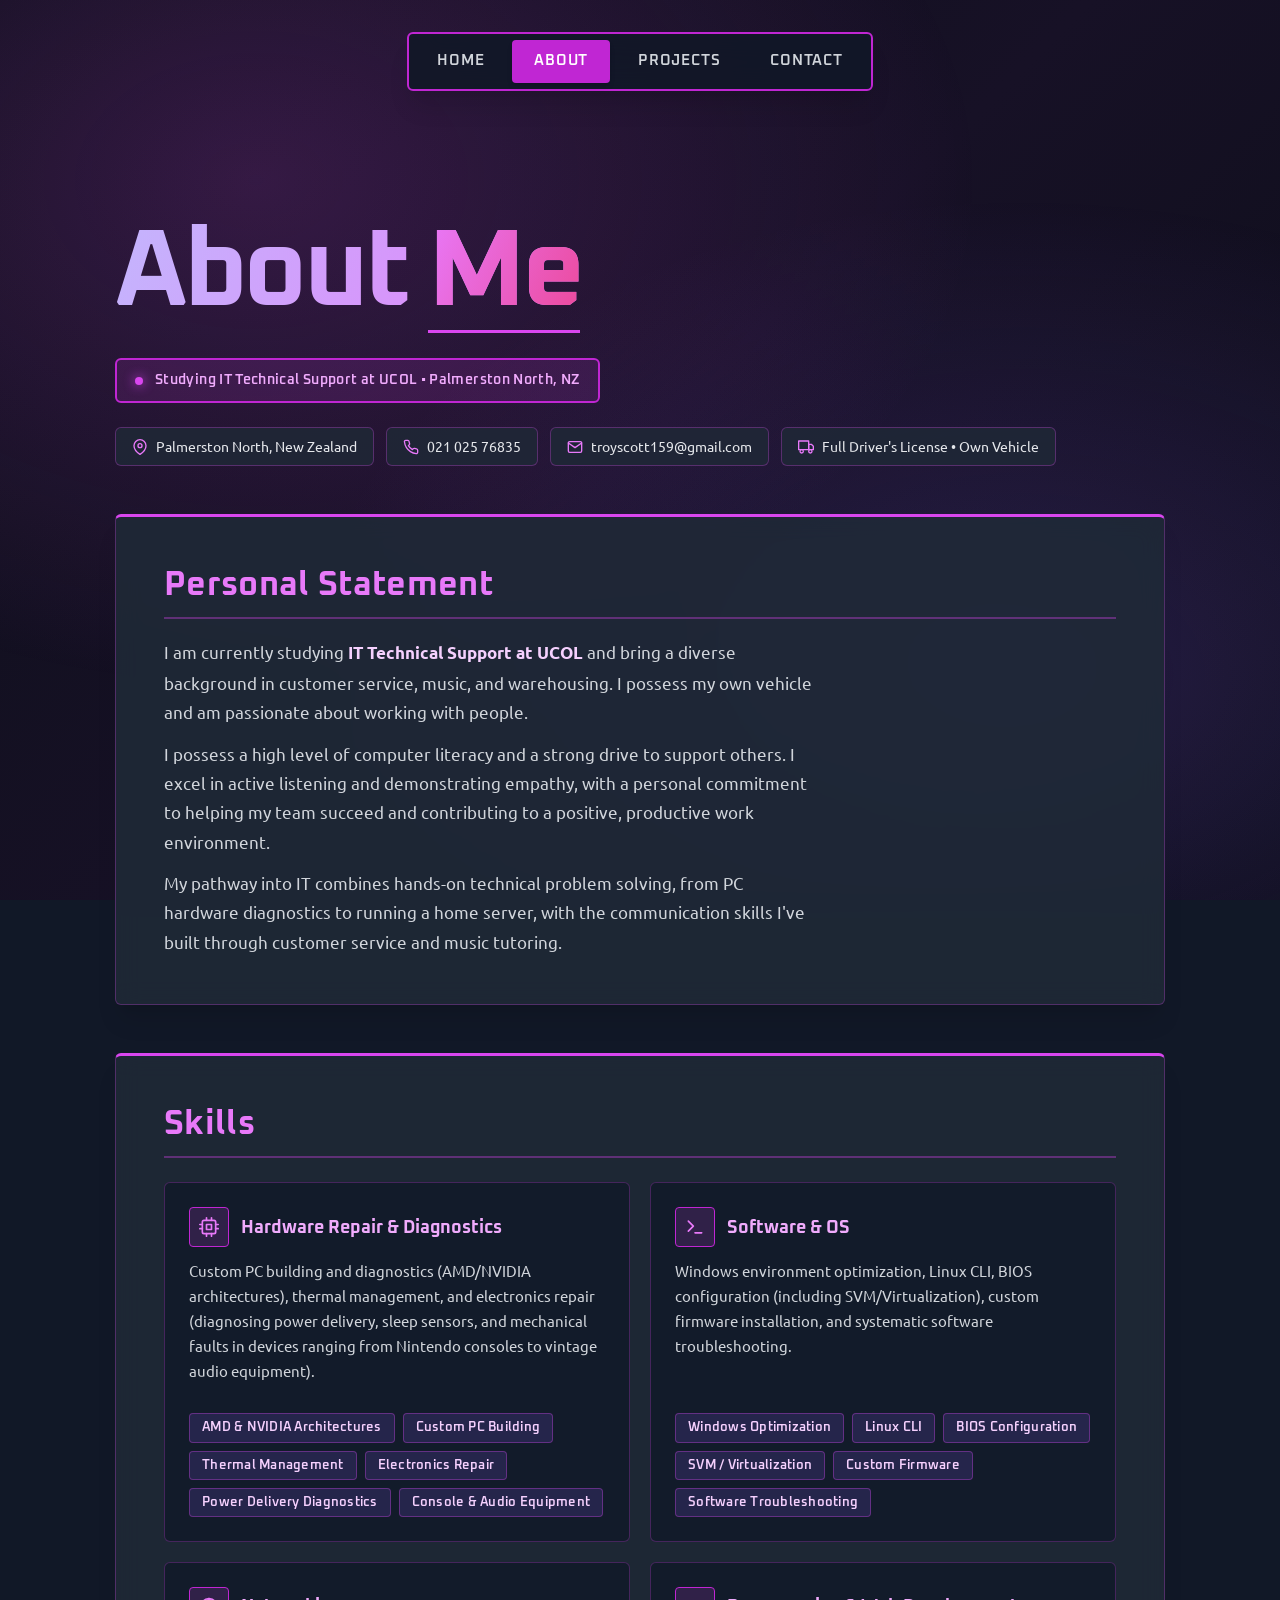
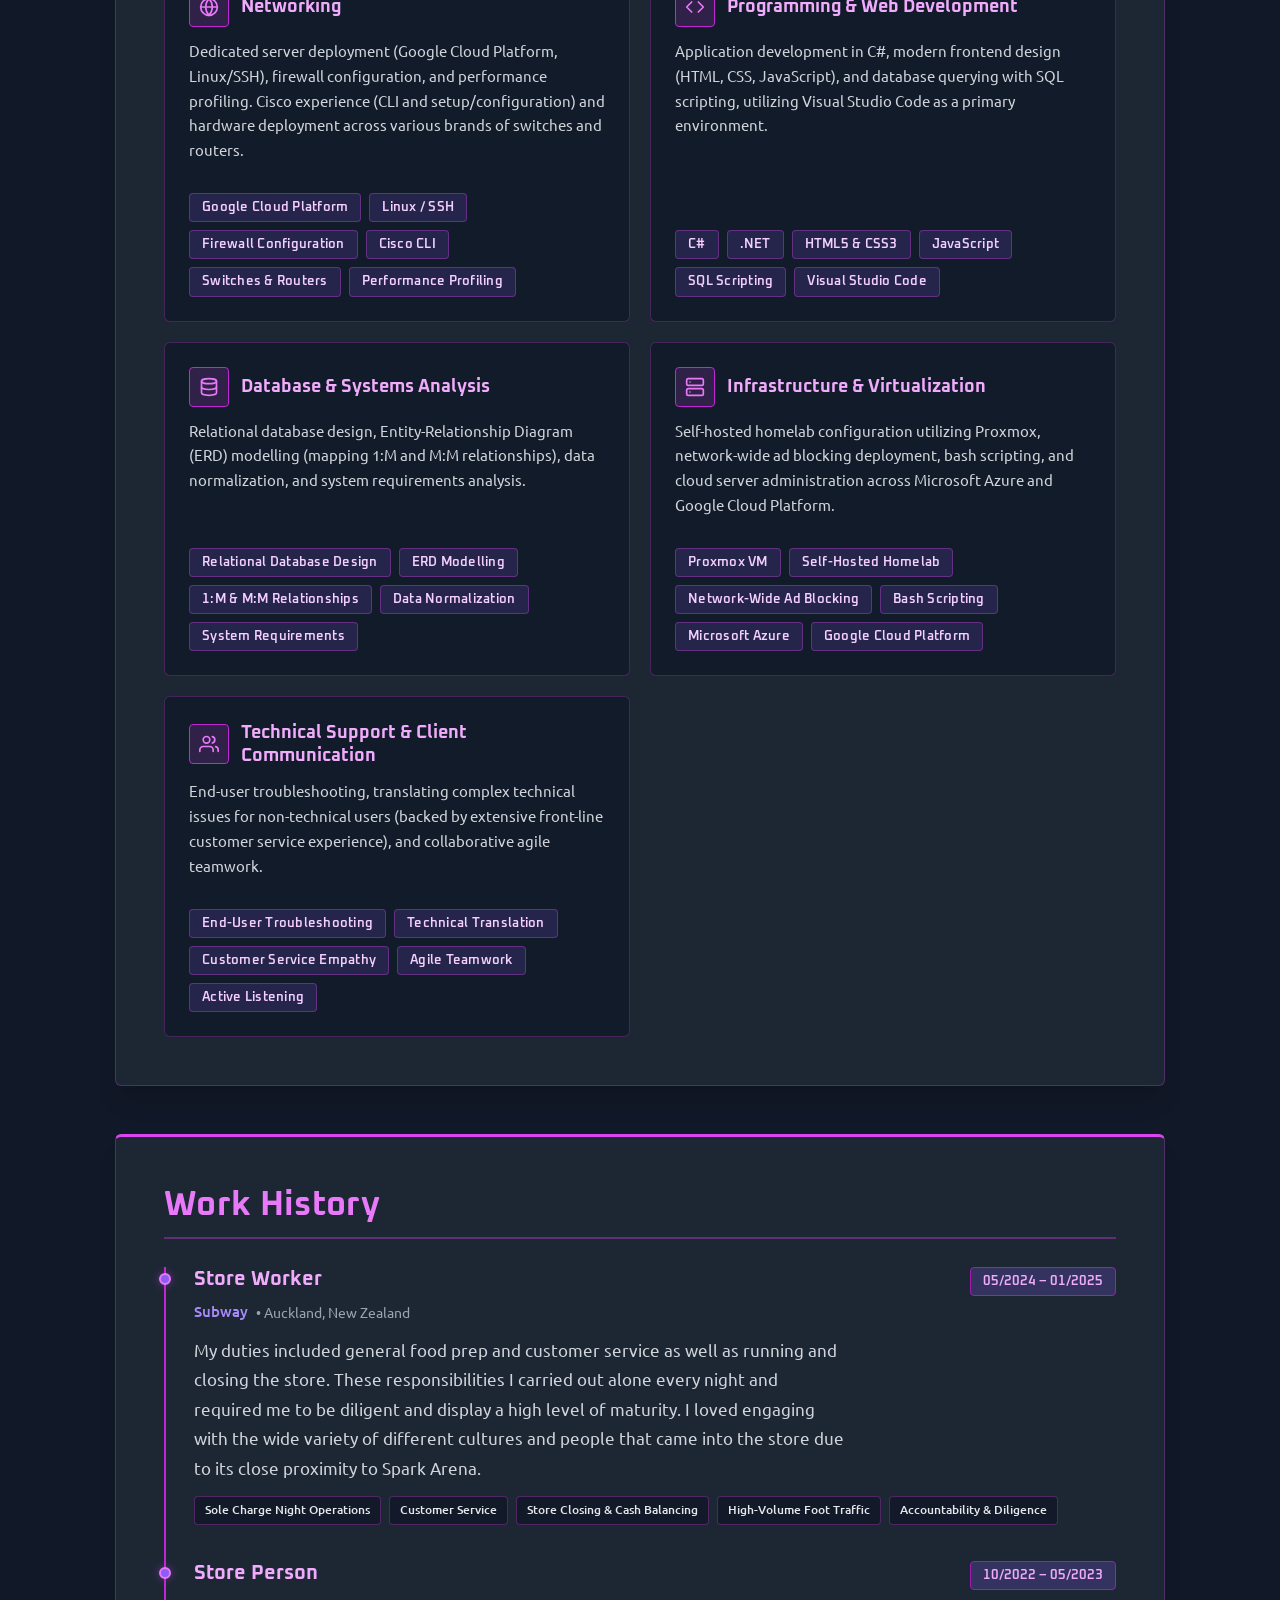
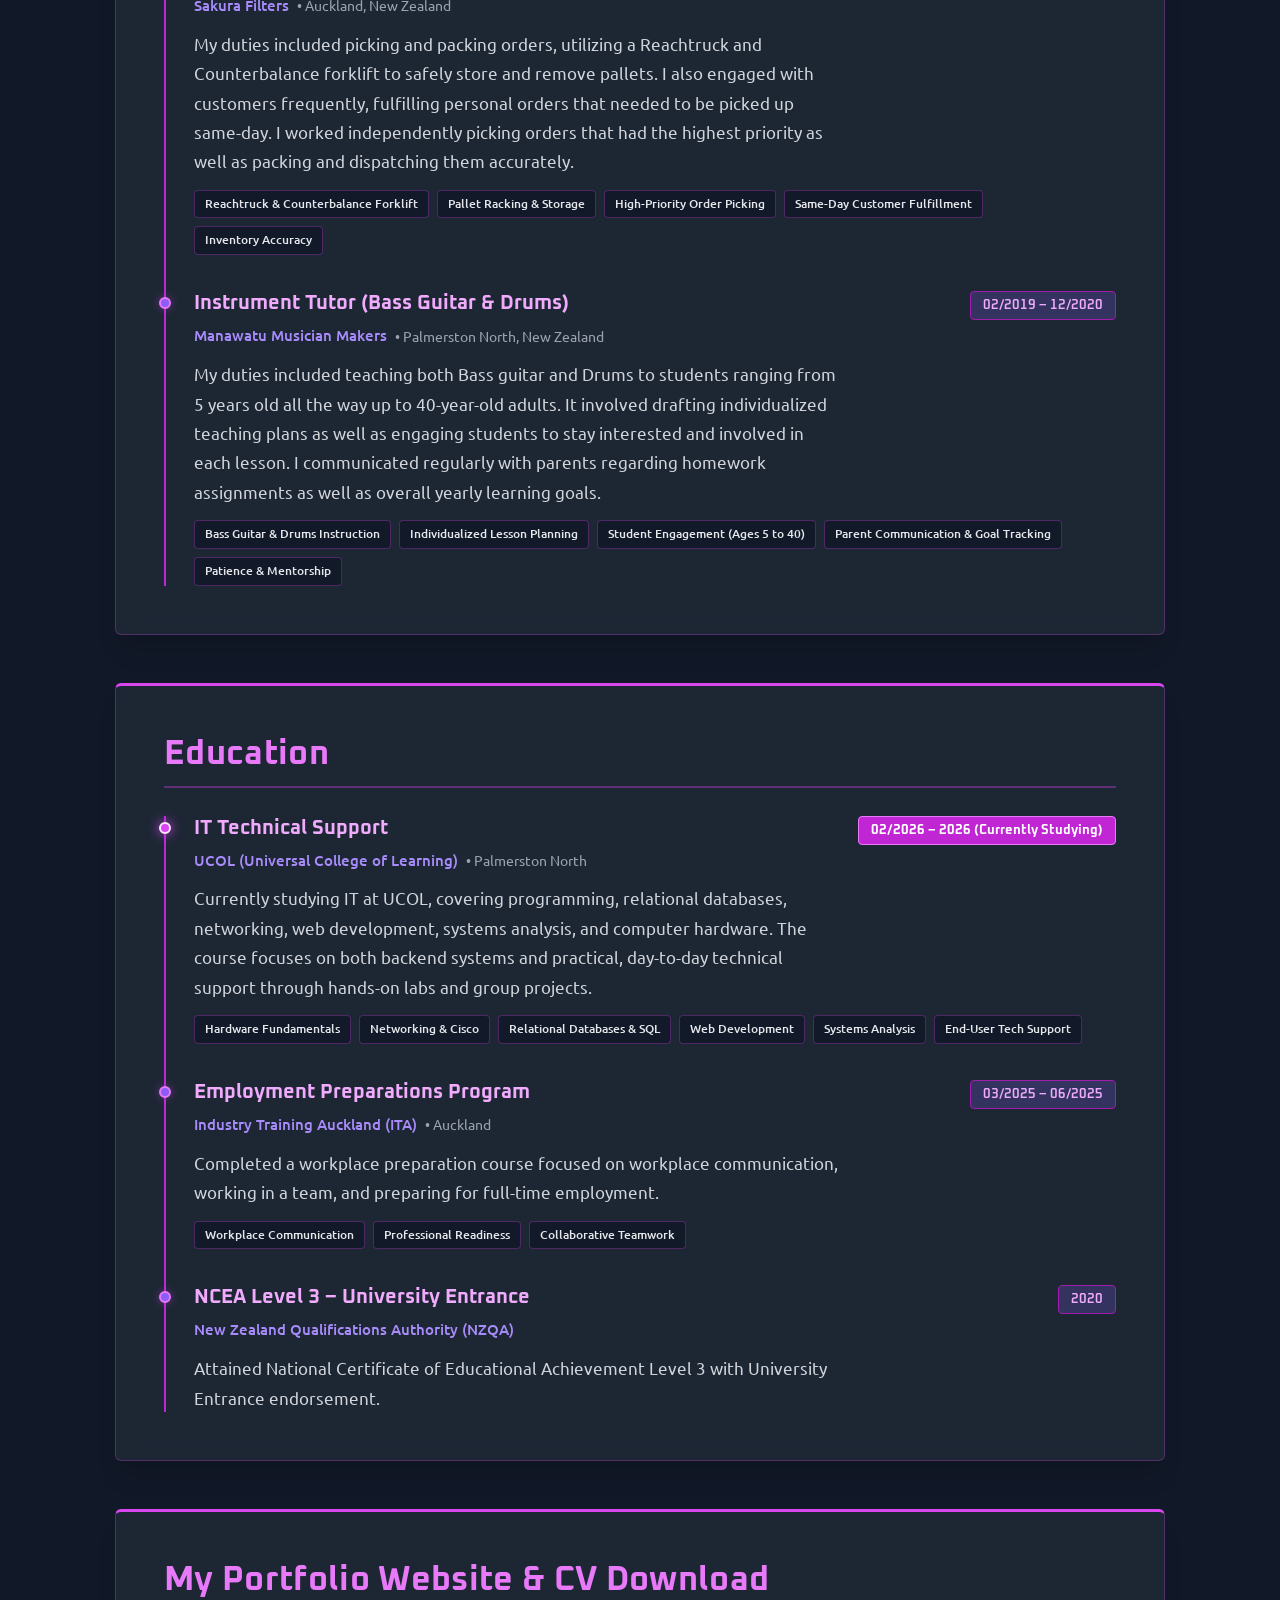
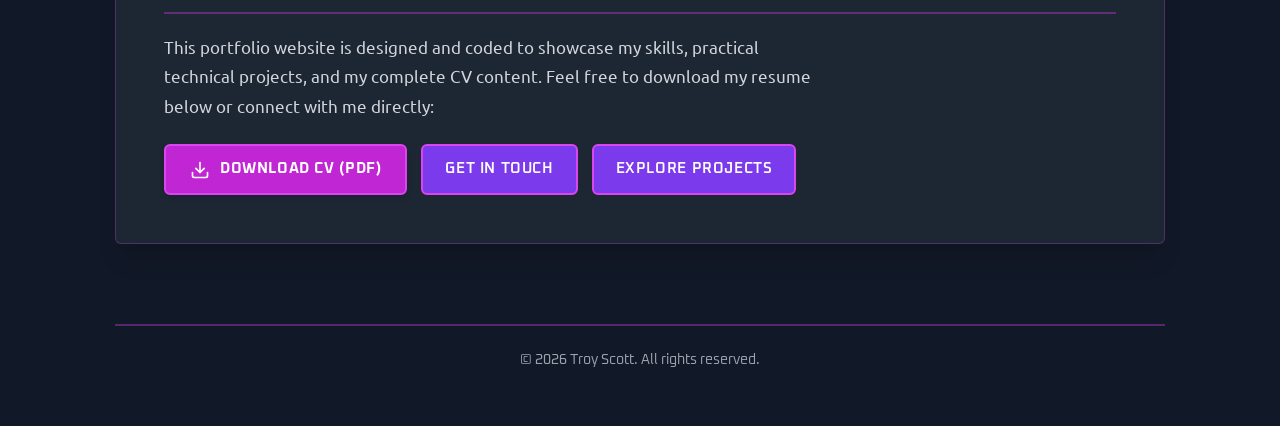
==== commit 8afb6757: "cache fix" ====
--- a/about.html
+++ b/about.html
@@ -7,7 +7,7 @@
     <meta name="description"
         content="Troy Scott - IT Technical Support student at UCOL, hardware diagnostician, systems enthusiast, and problem solver. View resume, skills, work experience, and education.">
     <title>About Me | Troy Scott</title>
-    <link rel="stylesheet" href="style.css">
+    <link rel="stylesheet" href="style.css?v=2">
 </head>
 
 <body>
--- a/style.css
+++ b/style.css
@@ -487,7 +487,7 @@
 
 .skills-grid {
     display: grid;
-    grid-template-columns: repeat(auto-fit, minmax(300px, 1fr));
+    grid-template-columns: repeat(2, 1fr);
     gap: 20px;
     margin-top: 24px;
 }
